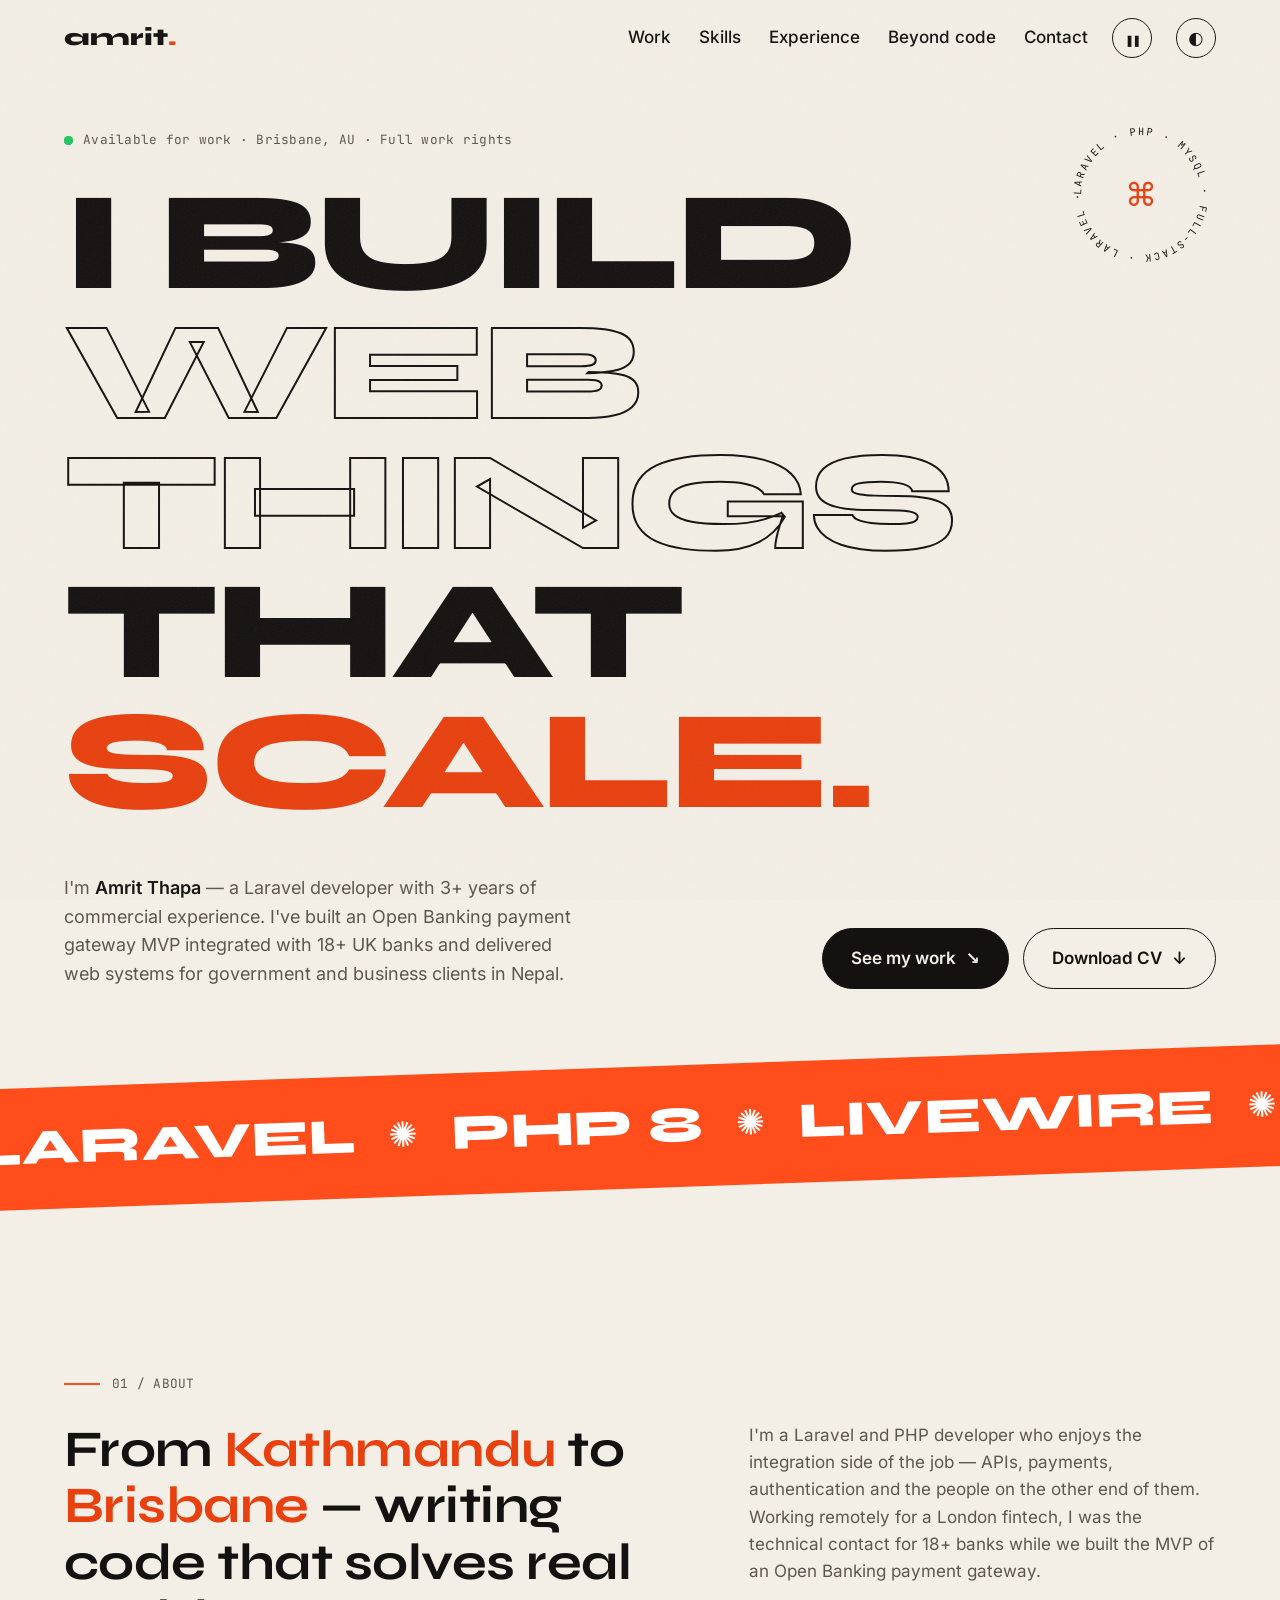
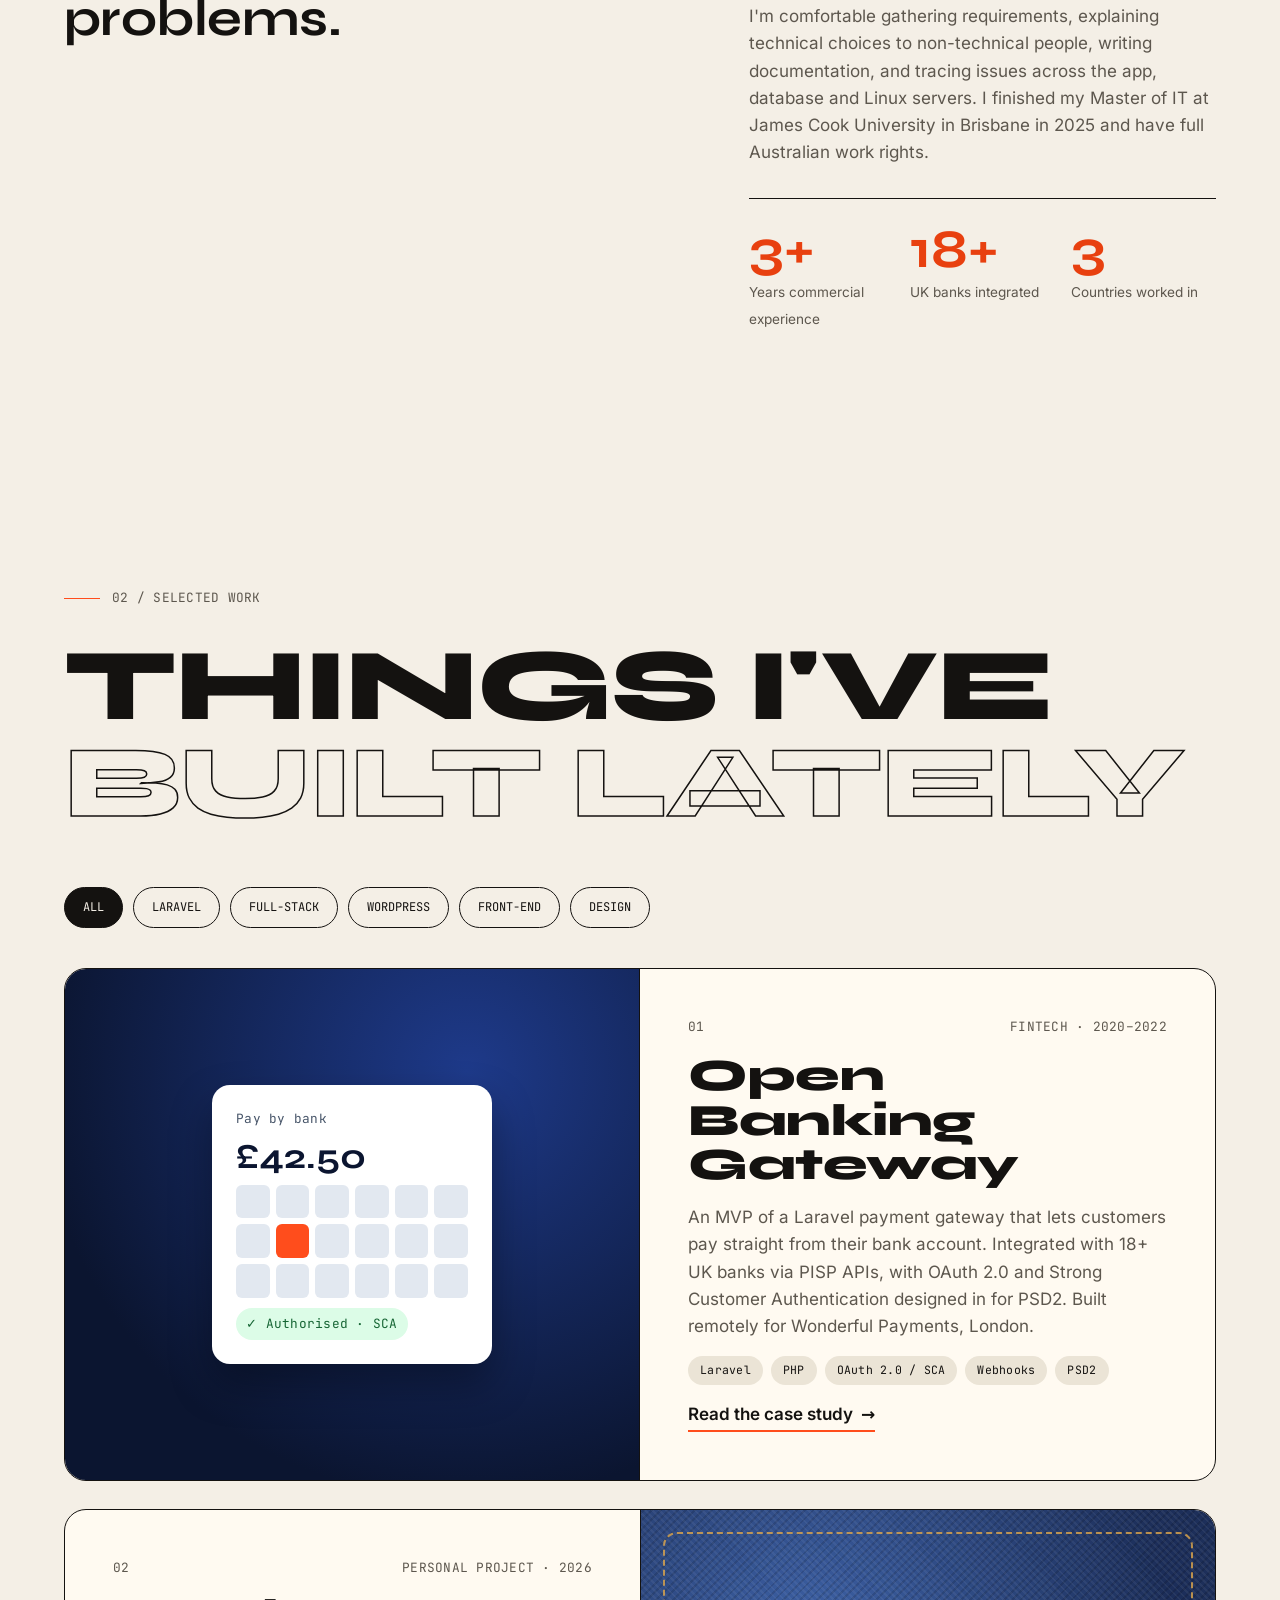
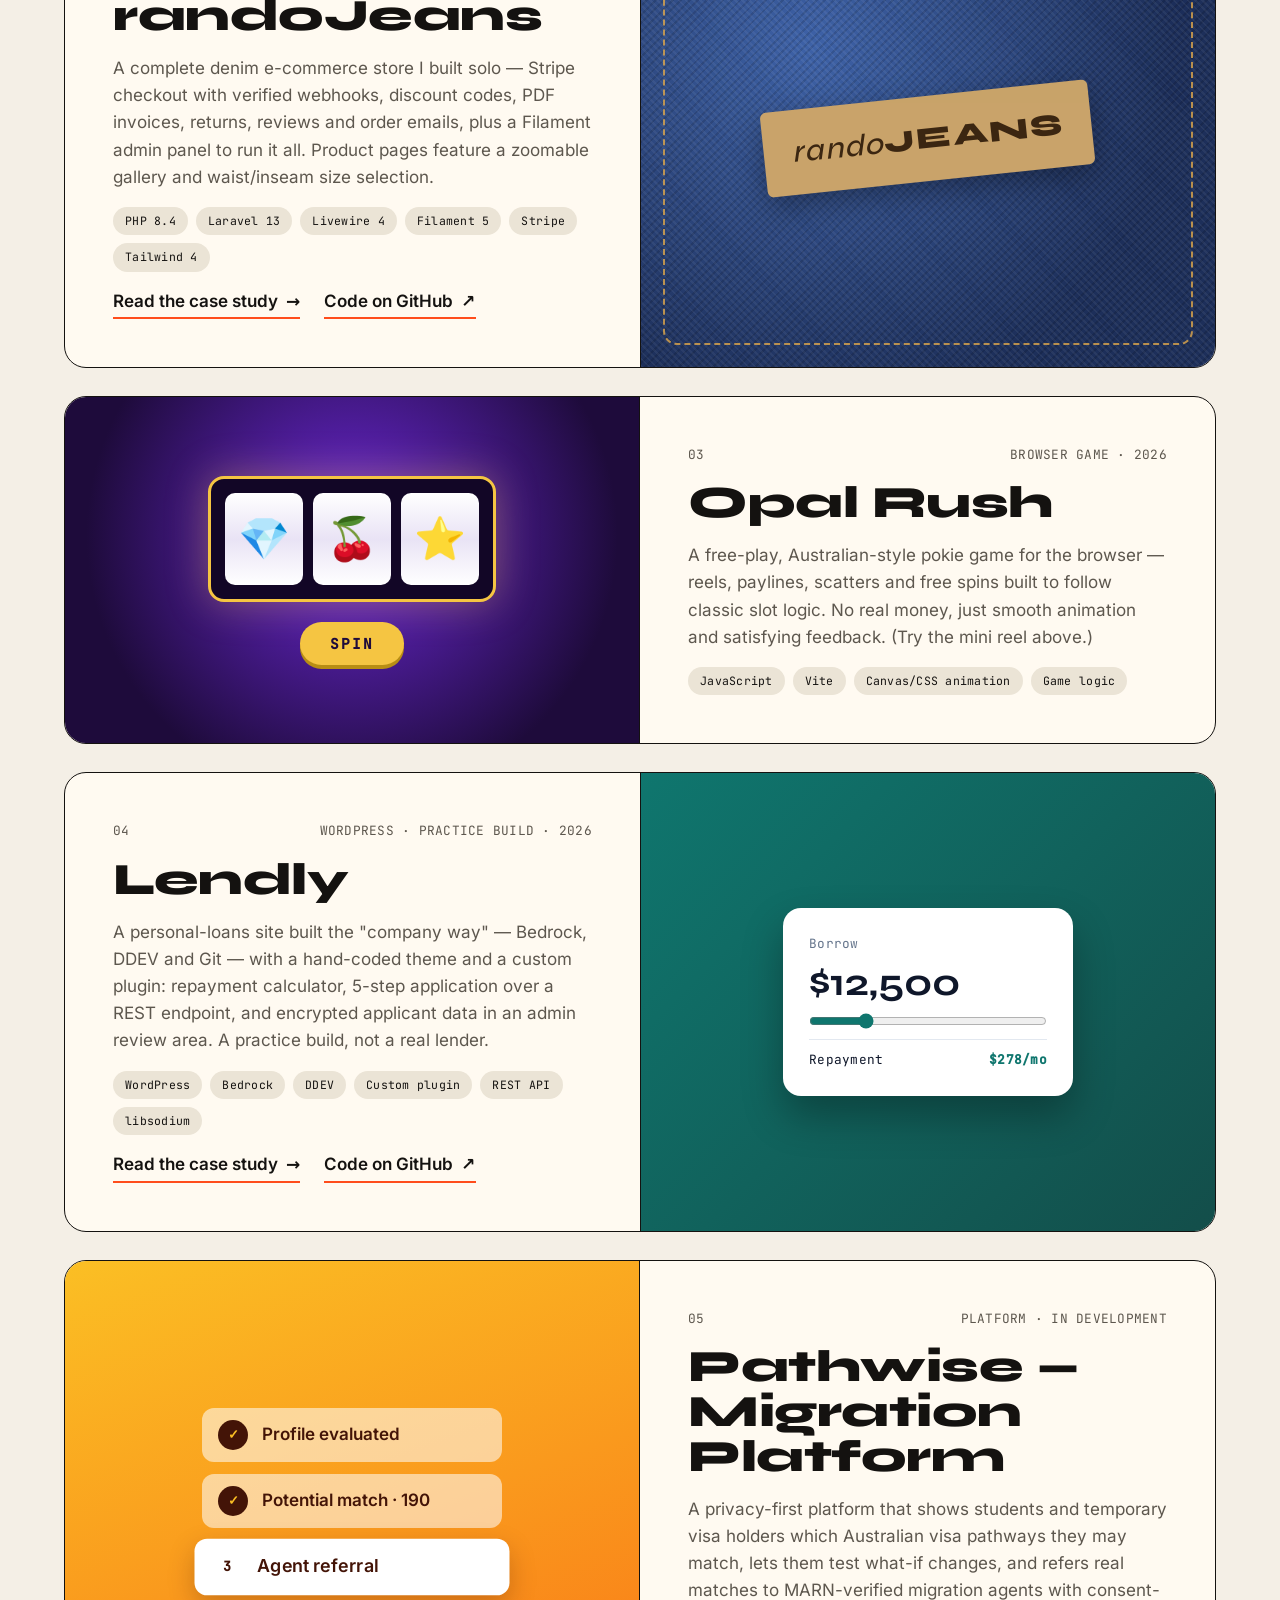
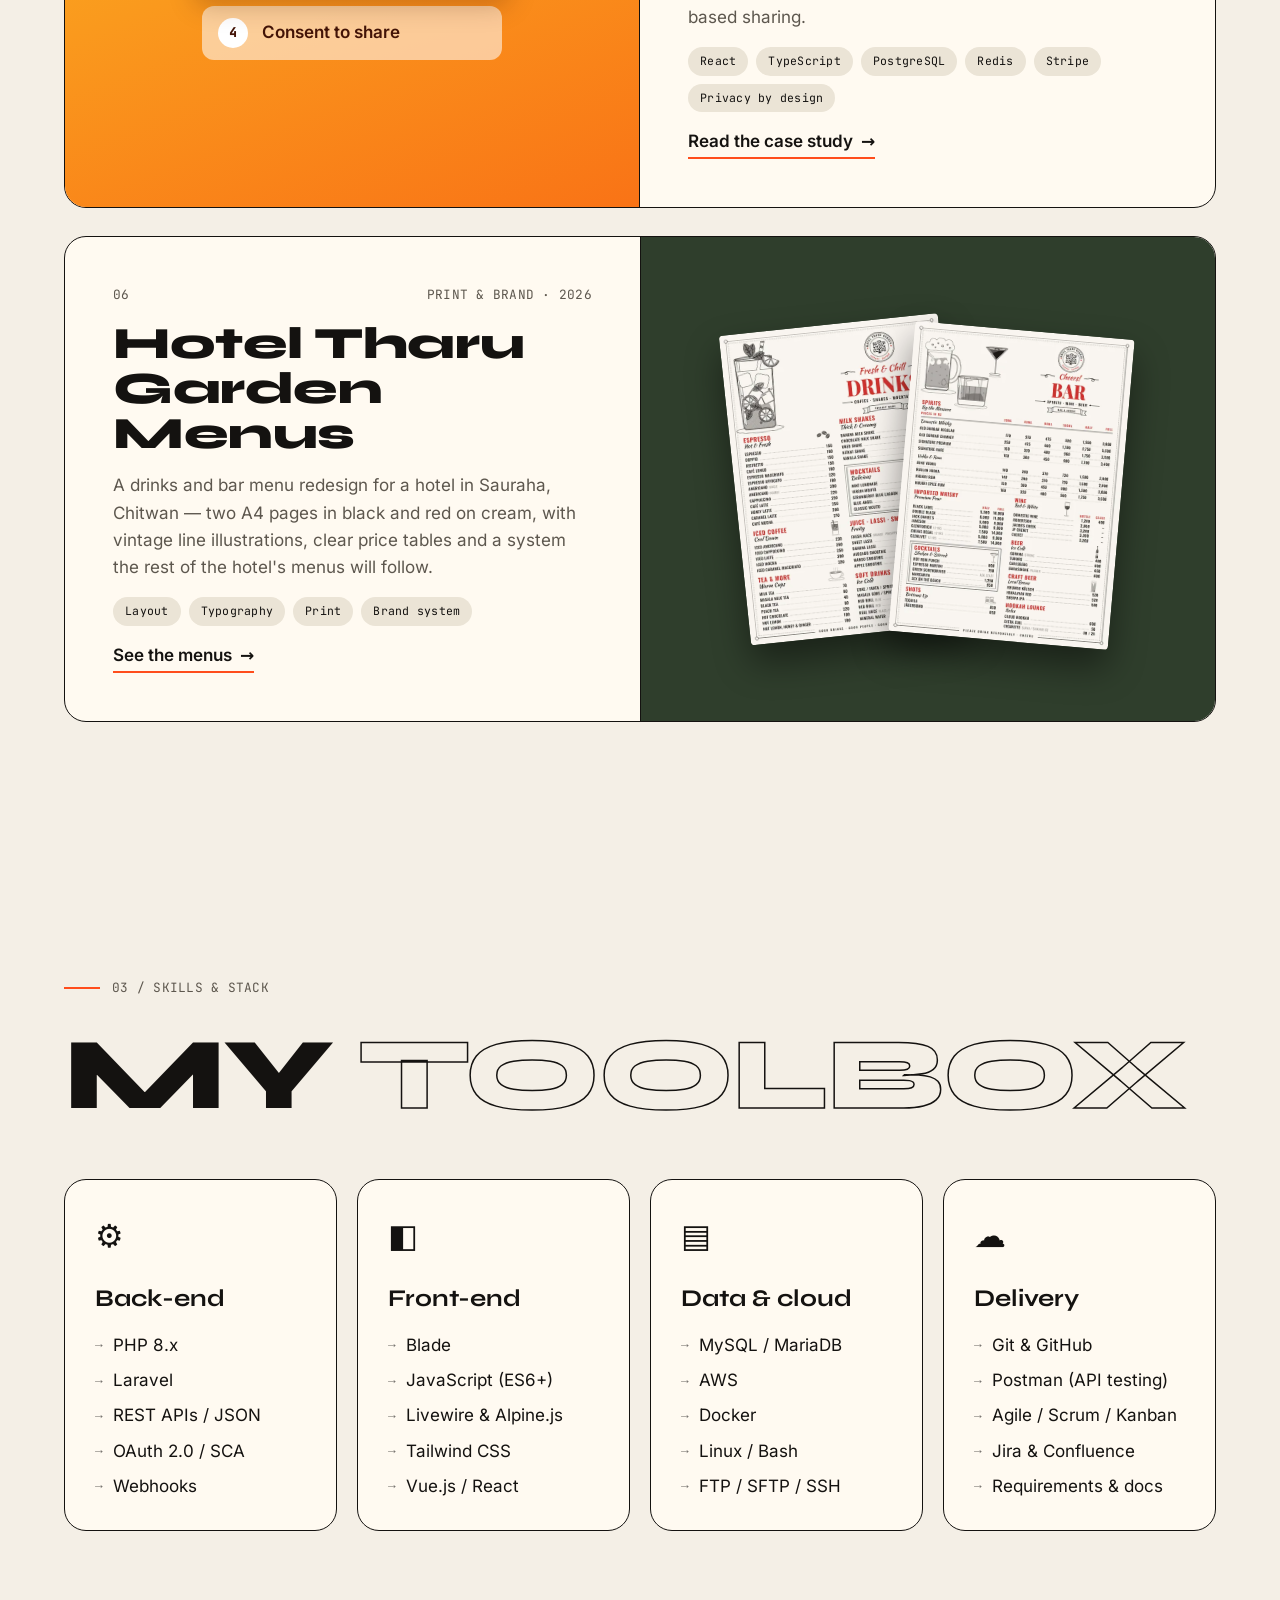
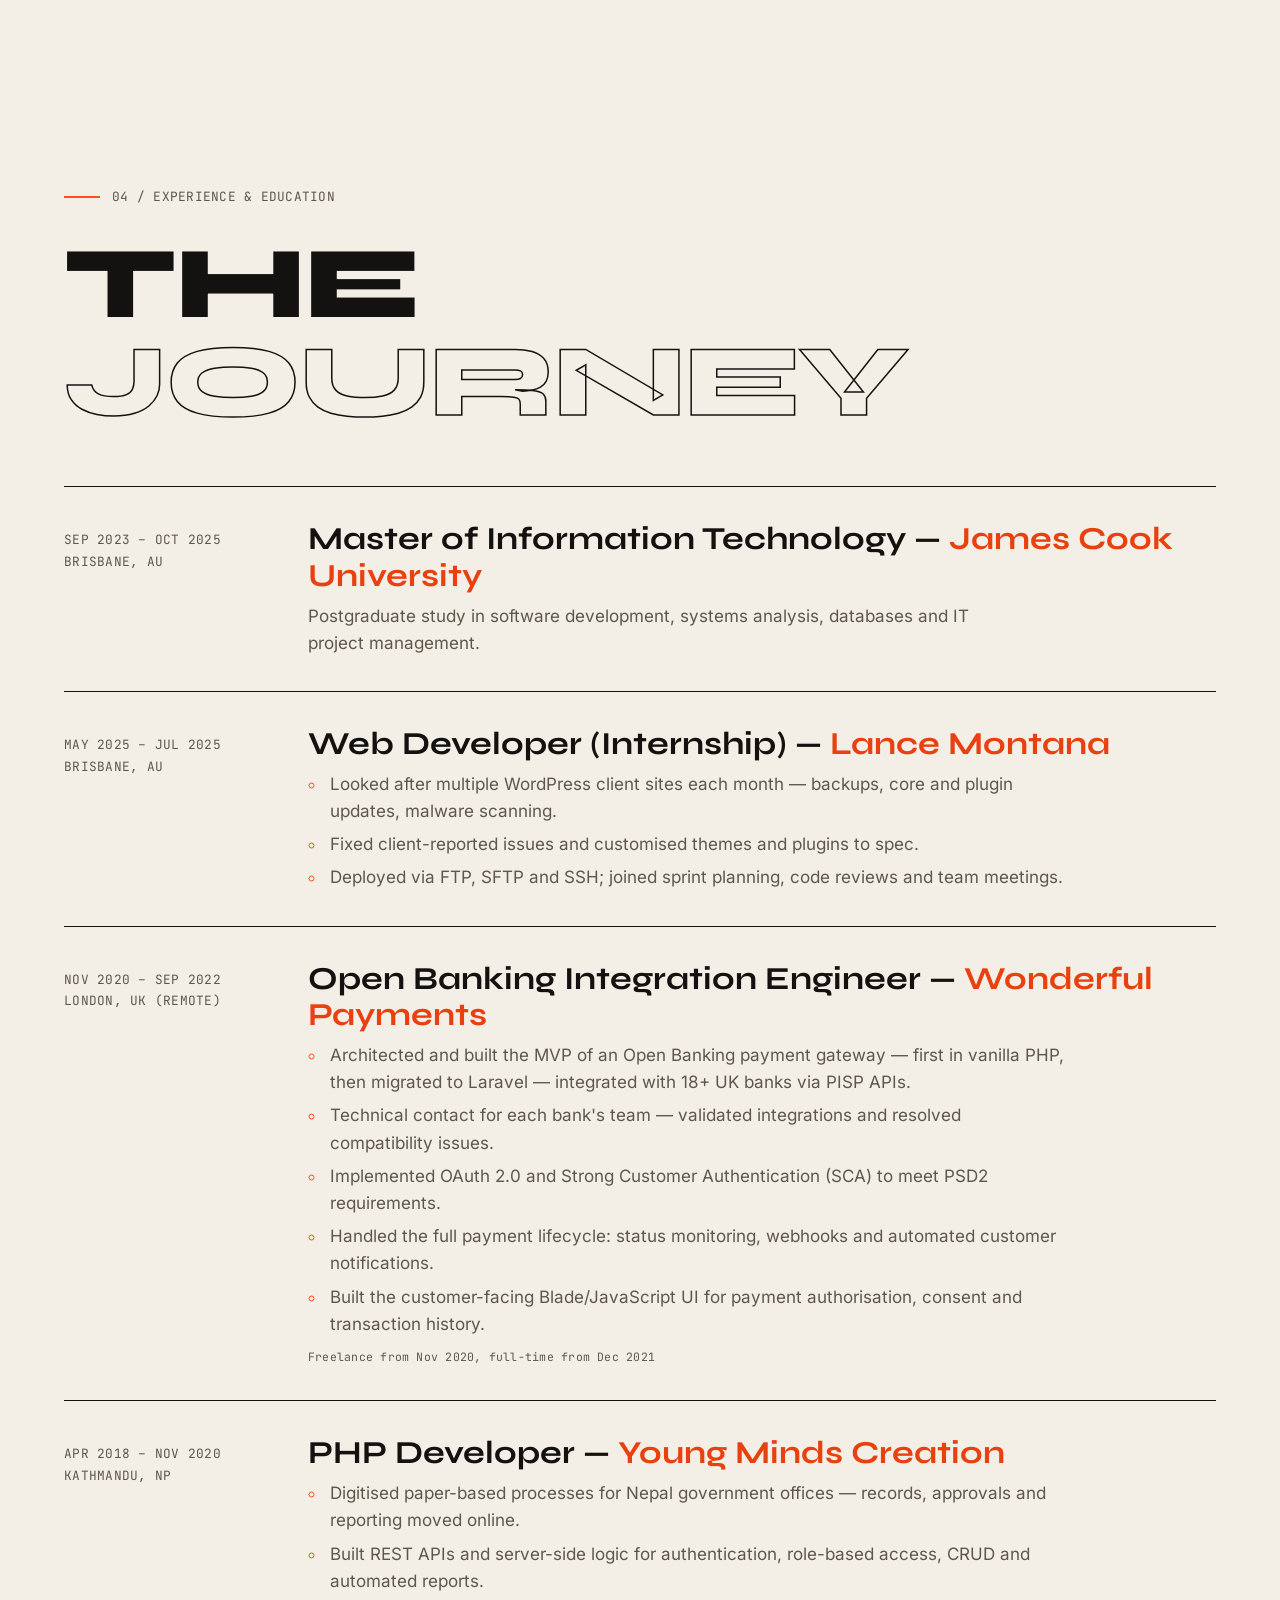
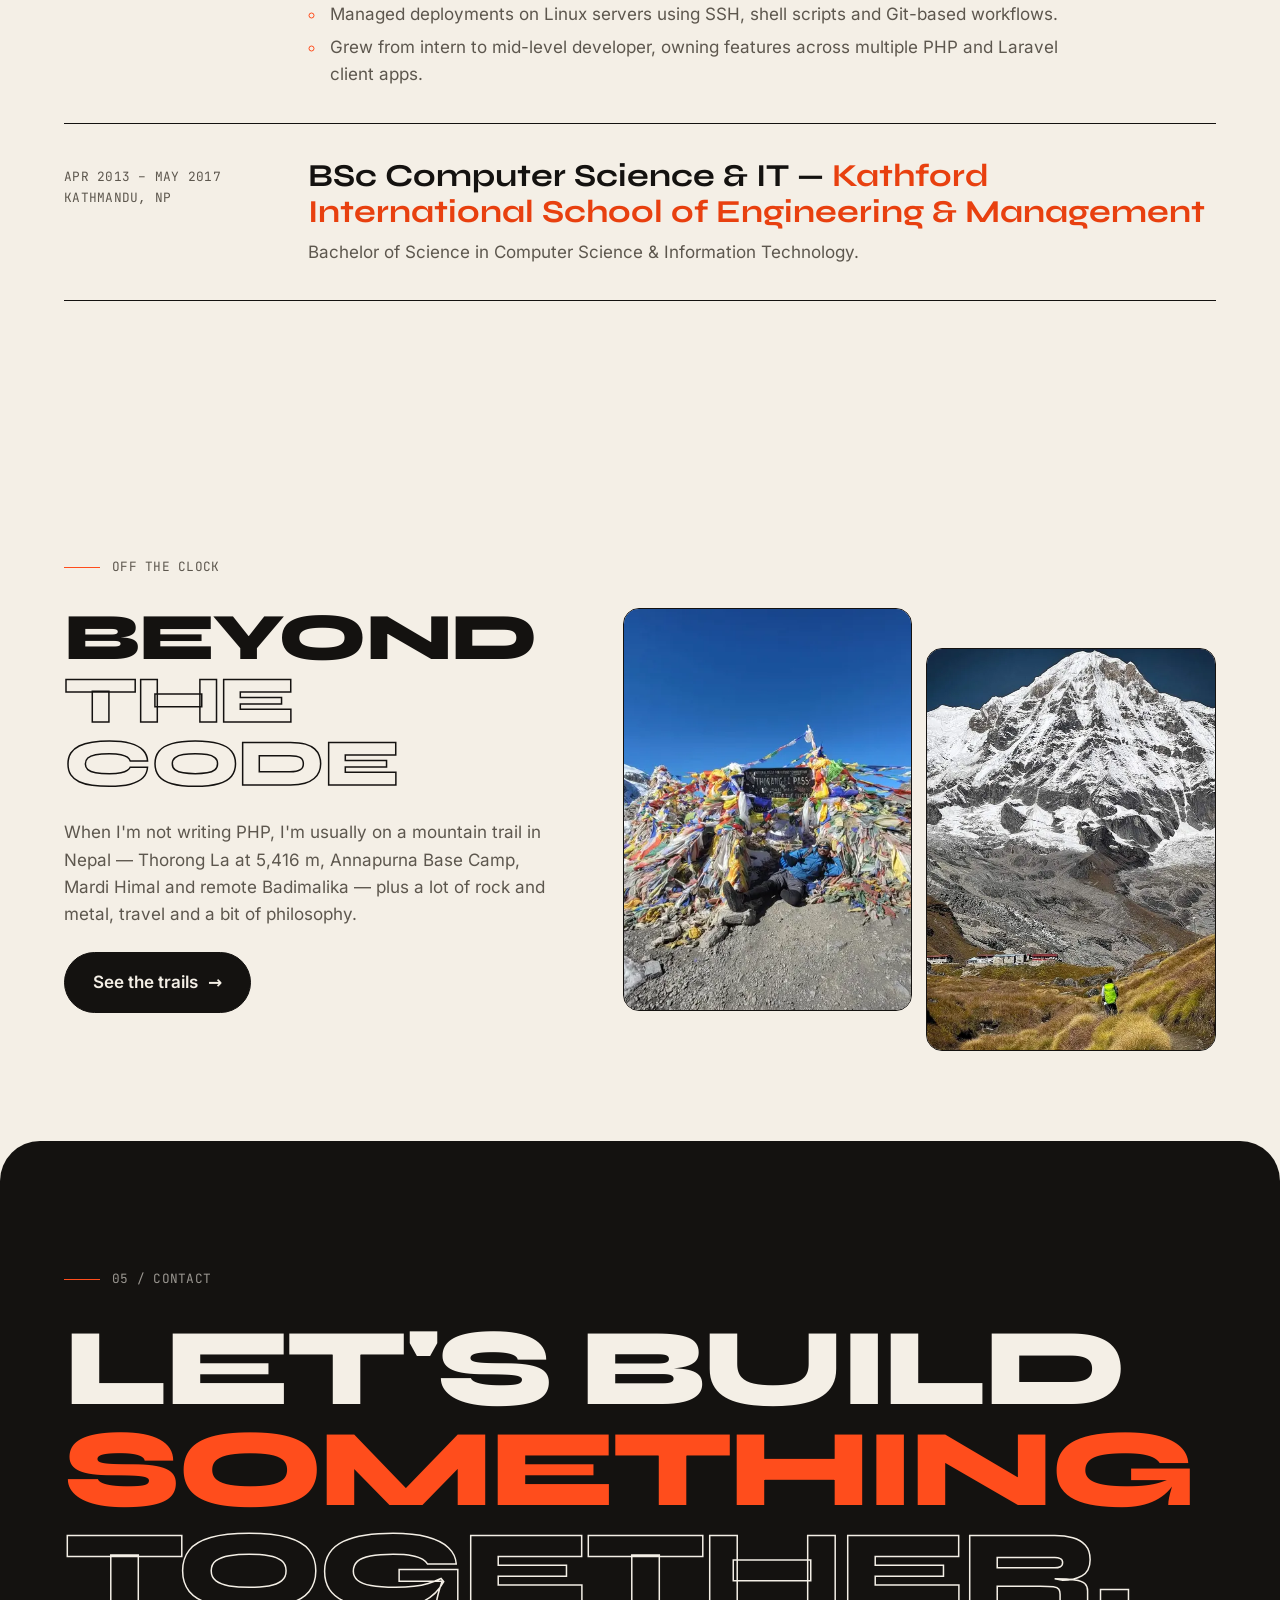
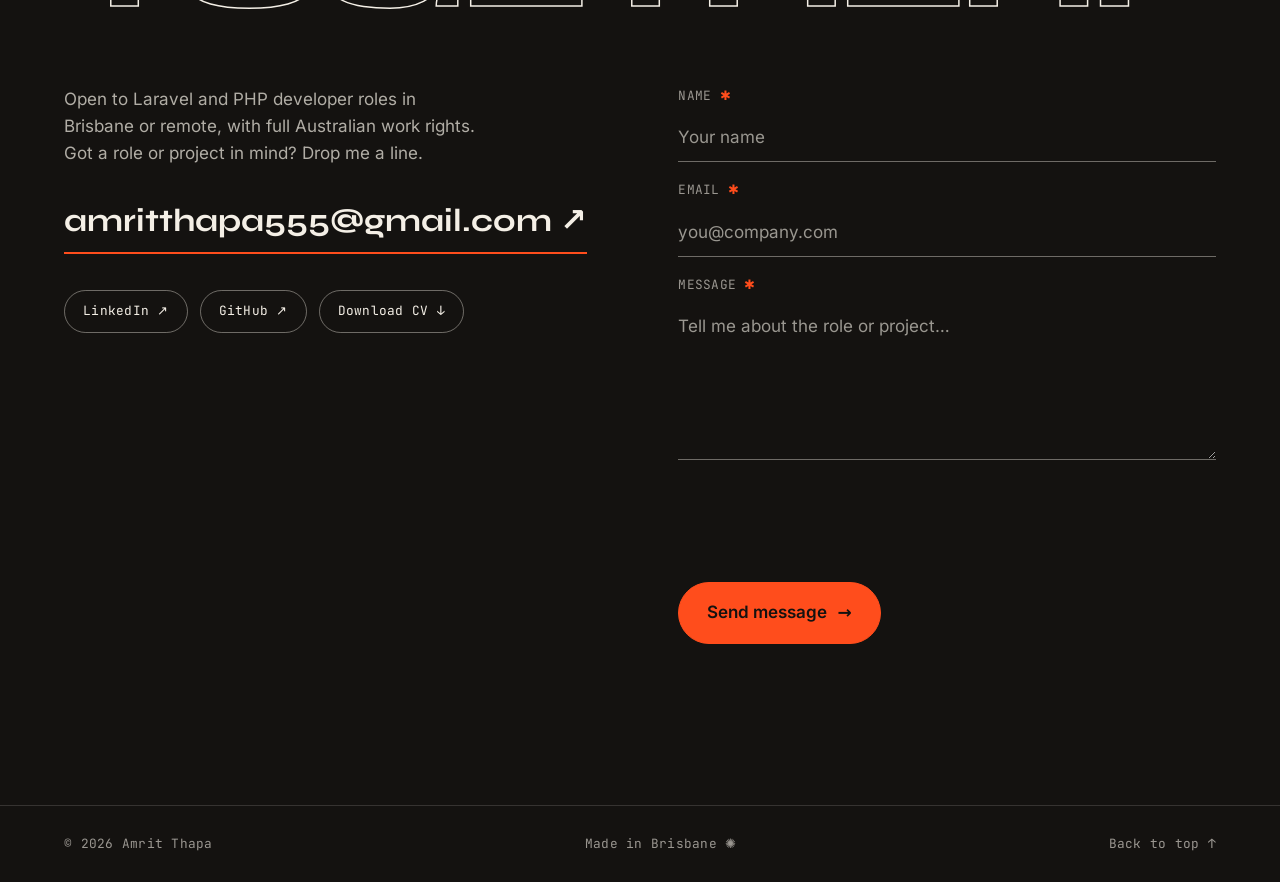
==== index.html @ f4df2786 "Beyond the code: Spotify player, artists, countries; clarify UK work was remote" ====
<!DOCTYPE html>
<html lang="en">
<head>
  <meta charset="UTF-8" />
  <meta name="viewport" content="width=device-width, initial-scale=1.0" />

  <title>Amrit Thapa — Laravel Developer</title>
  <meta name="description" content="Amrit Thapa — Brisbane-based Laravel developer with 3+ years of commercial experience in payments, API integration and client delivery." />
  <meta name="author" content="Amrit Thapa" />
  <meta name="robots" content="index, follow" />

  <!-- The one official address for this page (stops www / http versions counting as duplicates) -->
  <link rel="canonical" href="https://amritthapa.com/" />

  <!-- Icons: browser tab, iPhone home screen, Android -->
  <link rel="icon" href="assets/icons/favicon.svg" type="image/svg+xml" />
  <link rel="icon" href="assets/icons/favicon-32.png" sizes="32x32" type="image/png" />
  <link rel="apple-touch-icon" href="assets/icons/apple-touch-icon.png" />
  <link rel="manifest" href="site.webmanifest" />
  <meta name="theme-color" content="#141210" />

  <!--
    Structured data for Google — a ProfilePage about me (the Person inside it),
    what I do and where my other profiles live. It's data only, never executed.
  -->
  <script type="application/ld+json">
    {
      "@context": "https://schema.org",
      "@type": "ProfilePage",
      "url": "https://amritthapa.com/",
      "name": "Amrit Thapa — Laravel Developer",
      "dateCreated": "2026-11-07T00:00:00+10:00",
      "dateModified": "2026-11-09T10:00:00+10:00",
      "mainEntity": {
        "@type": "Person",
        "name": "Amrit Thapa",
        "url": "https://amritthapa.com/",
        "jobTitle": "Laravel Developer",
        "description": "Laravel and PHP developer with 3+ years of commercial experience, including building an Open Banking payment gateway MVP integrated with 18+ UK banks.",
        "address": {
          "@type": "PostalAddress",
          "addressLocality": "Brisbane",
          "addressRegion": "QLD",
          "addressCountry": "AU"
        },
        "alumniOf": [
          {
            "@type": "CollegeOrUniversity",
            "name": "James Cook University"
          },
          {
            "@type": "CollegeOrUniversity",
            "name": "Kathford International School of Engineering & Management"
          }
        ],
        "knowsAbout": [
          "Laravel",
          "PHP",
          "MySQL",
          "REST APIs",
          "Open Banking",
          "OAuth 2.0",
          "AWS",
          "Docker",
          "WordPress"
        ],
        "sameAs": [
          "https://www.linkedin.com/in/amrit-thapa555",
          "https://github.com/amritjung"
        ]
      }
    }
  </script>

  <!--
    Security
    GitHub Pages can't send custom headers, so the Content Security Policy
    lives here. Only my own files, hCaptcha and Web3Forms are allowed —
    anything else (injected scripts, unknown iframes, etc.) is blocked.
  -->
  <meta http-equiv="Content-Security-Policy" content="
    default-src 'none';
    script-src 'self' https://js.hcaptcha.com https://hcaptcha.com https://*.hcaptcha.com;
    style-src 'self' 'unsafe-inline' https://hcaptcha.com https://*.hcaptcha.com;
    font-src 'self';
    img-src 'self' data: https://*.hcaptcha.com;
    connect-src 'self' https://api.web3forms.com https://hcaptcha.com https://*.hcaptcha.com;
    frame-src https://hcaptcha.com https://*.hcaptcha.com;
    child-src https://hcaptcha.com https://*.hcaptcha.com;
    worker-src 'self' blob:;
    manifest-src 'self';
    form-action 'self';
    base-uri 'none';
    object-src 'none'
  " />
  <meta name="referrer" content="strict-origin-when-cross-origin" />
  <meta name="format-detection" content="telephone=no" />

  <!-- Fonts are self-hosted. Preload the two used above the fold. -->
  <link rel="preload" href="assets/fonts/syne-latin-800-normal.woff2" as="font" type="font/woff2" crossorigin />
  <link rel="preload" href="assets/fonts/inter-latin-400-normal.woff2" as="font" type="font/woff2" crossorigin />

  <!-- Bump ?v= whenever styles.css changes so browsers don't use an old cached copy -->
  <link rel="stylesheet" href="styles.css?v=202611162015" />
</head>

<body>
  <!-- Lets keyboard / screen-reader users jump straight past the navigation -->
  <a class="skip-link" href="#top">Skip to main content</a>

  <!--
    Print-only header — hidden on screen. When someone prints the page
    (or saves it as PDF) this becomes a CV-style heading with contact details.
  -->
  <div class="print-header" aria-hidden="true">
    <p class="print-name">Amrit Thapa</p>
    <p class="print-role">Laravel Developer · Brisbane, QLD · Full Australian work rights</p>
    <p class="print-contact">
      amritthapa.com · <a href="#contact" data-email><span class="email-text">email</span></a> ·
      linkedin.com/in/amrit-thapa555 · github.com/amritjung
    </p>
  </div>

  <!-- Custom mouse cursor (desktop only, moved by script.js) -->
  <div class="cursor" aria-hidden="true"></div>


  <!-- ============================================================
       NAVIGATION
       ============================================================ -->
  <header class="nav">
    <a href="#top" class="logo">amrit<span>.</span></a>

    <nav class="nav-links" id="navLinks">
      <a href="#work">Work</a>
      <a href="#skills">Skills</a>
      <a href="#experience">Experience</a>
      <a href="/beyond-code/">Beyond code</a>
      <a href="#contact">Contact</a>
    </nav>

    <!-- Pause/play all looping animations (marquee, rotating word, badge) -->
    <button class="icon-btn motion-toggle" id="motionToggle" type="button" aria-pressed="false" aria-label="Pause animations">
      <span class="motion-icon" aria-hidden="true">❚❚</span>
    </button>

    <button class="icon-btn theme-toggle" id="themeToggle" type="button" aria-label="Toggle colour theme">◐</button>

    <!-- Hamburger, only visible on mobile -->
    <button class="menu-btn" id="menuBtn" type="button" aria-label="Open menu" aria-expanded="false" aria-controls="navLinks">
      <span></span>
      <span></span>
    </button>
  </header>


  <main id="top" tabindex="-1">

    <!-- ============================================================
         HERO
         ============================================================ -->
    <section class="hero">
      <p class="eyebrow mono">
        <span class="dot"></span> Available for work · Brisbane, AU · Full work rights
      </p>

      <!-- The last word rotates (see script.js → Hero word rotator) -->
      <h1 class="hero-title">
        <span class="line"><span>I build</span></span>
        <span class="line"><span class="outline">web things</span></span>
        <span class="line"><span>that <em class="accent rotator" id="rotator">ship.</em></span></span>
      </h1>

      <div class="hero-foot">
        <p class="hero-intro">
          I'm <strong>Amrit Thapa</strong> — a Laravel developer with 3+ years of commercial
          experience. I've built an Open Banking payment gateway MVP integrated with 18+ UK banks and
          delivered web systems for government and business clients in Nepal.
        </p>

        <div class="hero-cta">
          <a href="#work" class="btn btn-primary magnetic">See my work <span>↘</span></a>
          <a href="assets/Amrit-Thapa-CV.pdf" class="btn btn-ghost magnetic" download>Download CV <span>↓</span></a>
        </div>
      </div>

      <!-- Spinning circular text badge -->
      <div class="hero-badge" aria-hidden="true">
        <svg viewBox="0 0 200 200">
          <defs>
            <path id="circle" d="M100,100 m-80,0 a80,80 0 1,1 160,0 a80,80 0 1,1 -160,0" />
          </defs>
          <text><textPath href="#circle">LARAVEL · PHP · MYSQL · FULL-STACK · LARAVEL · PHP · </textPath></text>
        </svg>
        <span class="badge-core">⌘</span>
      </div>
    </section>


    <!-- ============================================================
         MARQUEE
         The list is repeated twice so the scroll animation loops
         without a gap.
         ============================================================ -->
    <div class="marquee" aria-hidden="true">
      <div class="marquee-track">
        <span>Laravel</span><i>✺</i>
        <span>PHP 8</span><i>✺</i>
        <span>Livewire</span><i>✺</i>
        <span>Filament</span><i>✺</i>
        <span>Tailwind</span><i>✺</i>
        <span>MySQL</span><i>✺</i>
        <span>WordPress</span><i>✺</i>
        <span>Vue.js</span><i>✺</i>
        <span>React</span><i>✺</i>
        <span>Node.js</span><i>✺</i>
        <span>AWS</span><i>✺</i>

        <span>Laravel</span><i>✺</i>
        <span>PHP 8</span><i>✺</i>
        <span>Livewire</span><i>✺</i>
        <span>Filament</span><i>✺</i>
        <span>Tailwind</span><i>✺</i>
        <span>MySQL</span><i>✺</i>
        <span>WordPress</span><i>✺</i>
        <span>Vue.js</span><i>✺</i>
        <span>React</span><i>✺</i>
        <span>Node.js</span><i>✺</i>
        <span>AWS</span><i>✺</i>
      </div>
    </div>


    <!-- ============================================================
         01 · ABOUT
         ============================================================ -->
    <section class="section about" id="about">
      <div class="section-label mono">01 / About</div>

      <div class="about-grid">
        <h2 class="big-statement reveal">
          From <span class="accent">Kathmandu</span> to <span class="accent">Brisbane</span>
          — writing code that solves real problems.
        </h2>

        <div class="about-copy reveal">
          <p>
            I'm a Laravel and PHP developer who enjoys the integration side of the job — APIs,
            payments, authentication and the people on the other end of them. Working remotely for a
            London fintech, I was the technical contact for 18+ banks while we built the MVP of an Open Banking payment
            gateway.
          </p>
          <p>
            I'm comfortable gathering requirements, explaining technical choices to non-technical
            people, writing documentation, and tracing issues across the app, database
            and Linux servers. I finished my Master of IT at James Cook University in Brisbane in
            2025 and have full Australian work rights.
          </p>

          <!-- Numbers count up when scrolled into view (data-target = final number) -->
          <div class="stats">
            <div>
              <strong class="counter" data-target="3" data-suffix="+">0</strong>
              <span>Years commercial experience</span>
            </div>
            <div>
              <strong class="counter" data-target="18" data-suffix="+">0</strong>
              <span>UK banks integrated</span>
            </div>
            <div>
              <strong class="counter" data-target="3">0</strong>
              <span>Countries worked in</span>
            </div>
          </div>
        </div>
      </div>
    </section>


    <!-- ============================================================
         02 · WORK
         Each project card has a data-cat that matches a filter
         button's data-filter.
         ============================================================ -->
    <section class="section work" id="work">
      <div class="section-head">
        <div class="section-label mono">02 / Selected work</div>
        <h2 class="section-title reveal">Things I've<br /><span class="outline">built lately</span></h2>
      </div>

      <!-- Toggle buttons — aria-pressed tells screen readers which one is active -->
      <div class="filters mono" role="group" aria-label="Filter projects by type">
        <button class="filter active" type="button" data-filter="all" aria-pressed="true">All</button>
        <button class="filter" type="button" data-filter="laravel" aria-pressed="false">Laravel</button>
        <button class="filter" type="button" data-filter="fullstack" aria-pressed="false">Full-stack</button>
        <button class="filter" type="button" data-filter="wordpress" aria-pressed="false">WordPress</button>
        <button class="filter" type="button" data-filter="frontend" aria-pressed="false">Front-end</button>
        <button class="filter" type="button" data-filter="design" aria-pressed="false">Design</button>
      </div>

      <div class="projects">

        <!-- Project 01: Open Banking gateway (has a full case study) -->
        <article class="project reveal" data-cat="laravel">
          <div class="project-visual v-bank" aria-hidden="true">
            <div class="bank-card">
              <p class="mono">Pay by bank</p>
              <strong>£42.50</strong>
              <div class="bank-grid">
                <span></span><span></span><span></span><span></span><span></span><span></span>
                <span></span><span></span><span></span><span></span><span></span><span></span>
                <span></span><span></span><span></span><span></span><span></span><span></span>
              </div>
              <p class="bank-ok mono">✓ Authorised · SCA</p>
            </div>
          </div>

          <div class="project-body">
            <div class="project-meta mono"><span>01</span><span>Fintech · 2020–2022</span></div>
            <h3>Open Banking Gateway</h3>
            <p>
              An MVP of a Laravel payment gateway that lets customers pay straight from their bank
              account. Integrated with 18+ UK banks via PISP APIs, with OAuth 2.0 and Strong Customer
              Authentication designed in for PSD2. Built remotely for Wonderful Payments, London.
            </p>
            <ul class="tags mono">
              <li>Laravel</li>
              <li>PHP</li>
              <li>OAuth 2.0 / SCA</li>
              <li>Webhooks</li>
              <li>PSD2</li>
            </ul>
            <a href="/work/open-banking-gateway/" class="project-link">Read the case study <span>→</span></a>
          </div>
        </article>

        <!-- Project 02: randoJeans (personal project — has a case study + public repo) -->
        <article class="project reveal" data-cat="laravel">
          <div class="project-visual v-denim" aria-hidden="true">
            <div class="denim-tag"><span>rando</span>JEANS</div>
            <div class="stitch"></div>
          </div>

          <div class="project-body">
            <div class="project-meta mono"><span>02</span><span>Personal project · 2026</span></div>
            <h3>randoJeans</h3>
            <p>
              A complete denim e-commerce store I built solo — Stripe checkout with verified
              webhooks, discount codes, PDF invoices, returns, reviews and order emails, plus a
              Filament admin panel to run it all. Product pages feature a zoomable gallery and
              waist/inseam size selection.
            </p>
            <ul class="tags mono">
              <li>PHP 8.4</li>
              <li>Laravel 13</li>
              <li>Livewire 4</li>
              <li>Filament 5</li>
              <li>Stripe</li>
              <li>Tailwind 4</li>
            </ul>
            <div class="project-links">
              <a href="/work/randojeans/" class="project-link">Read the case study <span>→</span></a>
              <a href="https://github.com/amritjung/randojeans" class="project-link" target="_blank" rel="noopener noreferrer">Code on GitHub <span>↗</span></a>
            </div>
          </div>
        </article>

        <!-- Project 03: Opal Rush (the reels actually spin — see script.js) -->
        <article class="project reveal" data-cat="frontend">
          <div class="project-visual v-slots">
            <div class="reels" id="reels" aria-hidden="true">
              <div class="reel"><span>💎</span></div>
              <div class="reel"><span>🍒</span></div>
              <div class="reel"><span>⭐</span></div>
            </div>
            <button class="spin-btn mono" id="spinBtn" type="button" aria-label="Spin the demo slot machine">SPIN</button>
            <!-- Read out the result for screen-reader users -->
            <p class="sr-only" id="slotResult" aria-live="polite"></p>
          </div>

          <div class="project-body">
            <div class="project-meta mono"><span>03</span><span>Browser game · 2026</span></div>
            <h3>Opal Rush</h3>
            <p>
              A free-play, Australian-style pokie game for the browser — reels, paylines, scatters
              and free spins built to follow classic slot logic. No real money, just smooth animation
              and satisfying feedback. (Try the mini reel above.)
            </p>
            <ul class="tags mono">
              <li>JavaScript</li>
              <li>Vite</li>
              <li>Canvas/CSS animation</li>
              <li>Game logic</li>
            </ul>
          </div>
        </article>

        <!-- Project 04: Lendly (working loan slider) -->
        <article class="project reveal" data-cat="wordpress">
          <div class="project-visual v-loan">
            <div class="loan-card">
              <span class="mono">Borrow</span>
              <strong id="loanAmt">$12,500</strong>
              <input type="range" id="loanRange" min="2000" max="50000" step="500" value="12500" aria-label="Loan amount demo" />
              <div class="loan-row mono">
                <span>Repayment</span>
                <b id="loanRepay">$268/mo</b>
              </div>
            </div>
          </div>

          <div class="project-body">
            <div class="project-meta mono"><span>04</span><span>WordPress · Practice build · 2026</span></div>
            <h3>Lendly</h3>
            <p>
              A personal-loans site built the "company way" — Bedrock, DDEV and Git — with a
              hand-coded theme and a custom plugin: repayment calculator, 5-step application over
              a REST endpoint, and encrypted applicant data in an admin review area.
              A practice build, not a real lender.
            </p>
            <ul class="tags mono">
              <li>WordPress</li>
              <li>Bedrock</li>
              <li>DDEV</li>
              <li>Custom plugin</li>
              <li>REST API</li>
              <li>libsodium</li>
            </ul>
            <div class="project-links">
              <a href="/work/lendly/" class="project-link">Read the case study <span>→</span></a>
              <a href="https://github.com/amritjung/lendly" class="project-link" target="_blank" rel="noopener noreferrer">Code on GitHub <span>↗</span></a>
            </div>
          </div>
        </article>

        <!-- Project 05: Pathwise — Australian migration platform (case study, no public repo) -->
        <article class="project reveal" data-cat="fullstack">
          <div class="project-visual v-migrate" aria-hidden="true">
            <div class="path">
              <div class="step done"><i>✓</i><span>Profile evaluated</span></div>
              <div class="step done"><i>✓</i><span>Potential match · 190</span></div>
              <div class="step active"><i>3</i><span>Agent referral</span></div>
              <div class="step"><i>4</i><span>Consent to share</span></div>
            </div>
          </div>

          <div class="project-body">
            <div class="project-meta mono"><span>05</span><span>Platform · In development</span></div>
            <h3>Pathwise — Migration Platform</h3>
            <p>
              A privacy-first platform that shows students and temporary visa holders which
              Australian visa pathways they may match, lets them test what-if changes, and refers
              real matches to MARN-verified migration agents with consent-based sharing.
            </p>
            <ul class="tags mono">
              <li>React</li>
              <li>TypeScript</li>
              <li>PostgreSQL</li>
              <li>Redis</li>
              <li>Stripe</li>
              <li>Privacy by design</li>
            </ul>
            <div class="project-links">
              <a href="/work/migration-platform/" class="project-link">Read the case study <span>→</span></a>
            </div>
          </div>
        </article>

        <!-- Project 06: Hotel Tharu Garden menus (real menu pages + case study) -->
        <article class="project reveal" data-cat="design">
          <div class="project-visual v-menu-photos" aria-hidden="true">
            <img src="/assets/work/tharu-menu-drinks-thumb.webp" width="520" height="734" alt="" loading="lazy" />
            <img src="/assets/work/tharu-menu-bar-thumb.webp" width="520" height="734" alt="" loading="lazy" />
          </div>

          <div class="project-body">
            <div class="project-meta mono"><span>06</span><span>Print &amp; brand · 2026</span></div>
            <h3>Hotel Tharu Garden Menus</h3>
            <p>
              A drinks and bar menu redesign for a hotel in Sauraha, Chitwan — two A4 pages in
              black and red on cream, with vintage line illustrations, clear price tables and a
              system the rest of the hotel's menus will follow.
            </p>
            <ul class="tags mono">
              <li>Layout</li>
              <li>Typography</li>
              <li>Print</li>
              <li>Brand system</li>
            </ul>
            <div class="project-links">
              <a href="/work/tharu-garden/" class="project-link">See the menus <span>→</span></a>
            </div>
          </div>
        </article>

      </div>
    </section>


    <!-- ============================================================
         03 · SKILLS
         ============================================================ -->
    <section class="section skills" id="skills">
      <div class="section-label mono">03 / Skills &amp; stack</div>
      <h2 class="section-title reveal">My <span class="outline">toolbox</span></h2>

      <div class="skill-grid">
        <div class="skill-card reveal">
          <span class="skill-icon">⚙︎</span>
          <h3>Back-end</h3>
          <ul>
            <li>PHP 8.x</li>
            <li>Laravel</li>
            <li>REST APIs / JSON</li>
            <li>OAuth 2.0 / SCA</li>
            <li>Webhooks</li>
          </ul>
        </div>

        <div class="skill-card reveal">
          <span class="skill-icon">◧</span>
          <h3>Front-end</h3>
          <ul>
            <li>Blade</li>
            <li>JavaScript (ES6+)</li>
            <li>Livewire &amp; Alpine.js</li>
            <li>Tailwind CSS</li>
            <li>Vue.js / React</li>
          </ul>
        </div>

        <div class="skill-card reveal">
          <span class="skill-icon">▤</span>
          <h3>Data &amp; cloud</h3>
          <ul>
            <li>MySQL / MariaDB</li>
            <li>AWS</li>
            <li>Docker</li>
            <li>Linux / Bash</li>
            <li>FTP / SFTP / SSH</li>
          </ul>
        </div>

        <div class="skill-card reveal">
          <span class="skill-icon">☁︎</span>
          <h3>Delivery</h3>
          <ul>
            <li>Git &amp; GitHub</li>
            <li>Postman (API testing)</li>
            <li>Agile / Scrum / Kanban</li>
            <li>Jira &amp; Confluence</li>
            <li>Requirements &amp; docs</li>
          </ul>
        </div>
      </div>
    </section>


    <!-- ============================================================
         04 · EXPERIENCE & EDUCATION
         Newest first.
         ============================================================ -->
    <section class="section experience" id="experience">
      <div class="section-label mono">04 / Experience &amp; education</div>
      <h2 class="section-title reveal">The <span class="outline">journey</span></h2>

      <ol class="timeline">
        <li class="reveal">
          <div class="t-when mono">Sep 2023 – Oct 2025<br />Brisbane, AU</div>
          <div class="t-what">
            <h3>Master of Information Technology — <span class="accent">James Cook University</span></h3>
            <p>Postgraduate study in software development, systems analysis, databases and IT project management.</p>
          </div>
        </li>

        <li class="reveal">
          <div class="t-when mono">May 2025 – Jul 2025<br />Brisbane, AU</div>
          <div class="t-what">
            <h3>Web Developer (Internship) — <span class="accent">Lance Montana</span></h3>
            <ul>
              <li>Looked after multiple WordPress client sites each month — backups, core and plugin updates, malware scanning.</li>
              <li>Fixed client-reported issues and customised themes and plugins to spec.</li>
              <li>Deployed via FTP, SFTP and SSH; joined sprint planning, code reviews and team meetings.</li>
            </ul>
          </div>
        </li>

        <li class="reveal">
          <div class="t-when mono">Nov 2020 – Sep 2022<br />London, UK (Remote)</div>
          <div class="t-what">
            <h3>Open Banking Integration Engineer — <span class="accent">Wonderful Payments</span></h3>
            <ul>
              <li>Architected and built the MVP of an Open Banking payment gateway — first in vanilla PHP, then migrated to Laravel — integrated with 18+ UK banks via PISP APIs.</li>
              <li>Technical contact for each bank's team — validated integrations and resolved compatibility issues.</li>
              <li>Implemented OAuth 2.0 and Strong Customer Authentication (SCA) to meet PSD2 requirements.</li>
              <li>Handled the full payment lifecycle: status monitoring, webhooks and automated customer notifications.</li>
              <li>Built the customer-facing Blade/JavaScript UI for payment authorisation, consent and transaction history.</li>
            </ul>
            <p class="t-note mono">Freelance from Nov 2020, full-time from Dec 2021</p>
          </div>
        </li>

        <li class="reveal">
          <div class="t-when mono">Apr 2018 – Nov 2020<br />Kathmandu, NP</div>
          <div class="t-what">
            <h3>PHP Developer — <span class="accent">Young Minds Creation</span></h3>
            <ul>
              <li>Digitised paper-based processes for Nepal government offices — records, approvals and reporting moved online.</li>
              <li>Built REST APIs and server-side logic for authentication, role-based access, CRUD and automated reports.</li>
              <li>Managed deployments on Linux servers using SSH, shell scripts and Git-based workflows.</li>
              <li>Grew from intern to mid-level developer, owning features across multiple PHP and Laravel client apps.</li>
            </ul>
          </div>
        </li>

        <li class="reveal">
          <div class="t-when mono">Apr 2013 – May 2017<br />Kathmandu, NP</div>
          <div class="t-what">
            <h3>BSc Computer Science &amp; IT — <span class="accent">Kathford International School of Engineering &amp; Management</span></h3>
            <p>Bachelor of Science in Computer Science &amp; Information Technology.</p>
          </div>
        </li>
      </ol>
    </section>


    <!-- ============================================================
         BEYOND THE CODE (teaser — full page at /beyond-code/)
         ============================================================ -->
    <section class="section beyond" id="beyond">
      <div class="section-label mono">Off the clock</div>
      <div class="beyond-teaser">
        <div class="reveal">
          <h2 class="section-title">Beyond<br /><span class="outline">the code</span></h2>
          <p>
            When I'm not writing PHP, I'm usually on a mountain trail in Nepal — Thorong La at
            5,416 m, Annapurna Base Camp, Mardi Himal and remote Badimalika — plus a lot of rock and metal,
            travel and a bit of philosophy.
          </p>
          <a href="/beyond-code/" class="btn btn-primary magnetic">See the trails <span>→</span></a>
        </div>

        <div class="beyond-teaser-photos reveal" aria-hidden="true">
          <img src="/assets/beyond/thorong-la-sm.webp" width="800" height="600" alt="" loading="lazy" />
          <img src="/assets/beyond/annapurna-base-camp-sm.webp" width="640" height="800" alt="" loading="lazy" />
        </div>
      </div>
    </section>


    <!-- ============================================================
         05 · CONTACT
         ============================================================ -->
    <section class="section contact" id="contact">
      <div class="section-label mono">05 / Contact</div>
      <h2 class="contact-title reveal">
        Let's build<br />
        <span class="accent">something</span> <span class="outline">together.</span>
      </h2>

      <div class="contact-grid">

        <!-- Left: email + social links -->
        <div class="contact-links reveal">
          <p>Open to Laravel and PHP developer roles in Brisbane or remote, with full Australian work rights. Got a role or project in mind? Drop me a line.</p>

          <!-- Real address is filled in by script.js so it isn't sitting in the HTML for scrapers -->
          <a href="#contact" class="contact-big" data-email>
            <span class="email-text">Email me</span> <span>↗</span>
          </a>

          <div class="socials mono">
            <a href="https://www.linkedin.com/in/amrit-thapa555" target="_blank" rel="noopener noreferrer">LinkedIn ↗</a>
            <a href="https://github.com/amritjung" target="_blank" rel="noopener noreferrer">GitHub ↗</a>
            <a href="assets/Amrit-Thapa-CV.pdf" download>Download CV ↓</a>
          </div>
        </div>

        <!--
          Right: contact form
          Submitted with JavaScript to Web3Forms (see script.js → Contact form).
          method="post" means typed details never end up in the URL, even if JS fails.
        -->
        <form class="contact-form reveal" id="contactForm" method="post" action="#contact" novalidate>
          <label>
            <span class="mono">Name <b class="req" aria-hidden="true">✱</b></span>
            <input
              type="text"
              name="name"
              placeholder="Your name"
              autocomplete="name"
              aria-describedby="formStatus"
              minlength="2"
              maxlength="100"
              required
              aria-required="true"
            />
          </label>

          <label>
            <span class="mono">Email <b class="req" aria-hidden="true">✱</b></span>
            <input
              type="email"
              name="email"
              placeholder="you@company.com"
              autocomplete="email"
              aria-describedby="formStatus"
              maxlength="150"
              required
              aria-required="true"
            />
          </label>

          <label>
            <span class="mono">Message <b class="req" aria-hidden="true">✱</b></span>
            <textarea
              name="message"
              rows="5"
              placeholder="Tell me about the role or project…"
              minlength="10"
              maxlength="5000"
              aria-describedby="formStatus"
              required
              aria-required="true"
            ></textarea>
          </label>

          <!-- Spam trap: hidden from people, bots tend to tick it -->
          <input type="checkbox" name="botcheck" class="hp" tabindex="-1" autocomplete="off" aria-hidden="true" />

          <!-- hCaptcha "I am human" box (Web3Forms' shared site key) -->
          <div class="h-captcha" data-sitekey="50b2fe65-b00b-4b9e-ad62-3ba471098be2" data-theme="dark" data-captcha="true"></div>

          <button type="submit" class="btn btn-primary magnetic">Send message <span>→</span></button>

          <!-- Success / error messages appear here -->
          <p class="form-status mono" id="formStatus" role="status"></p>
        </form>

      </div>
    </section>

  </main>


  <!-- ============================================================
       FOOTER
       ============================================================ -->
  <footer class="footer mono">
    <span>© <span id="year"></span> Amrit Thapa</span>
    <span>Made in Brisbane ✺</span>
    <a href="#top">Back to top ↑</a>
  </footer>


  <!-- Scripts (hCaptcha is loaded later by script.js, only when the contact form is near) -->
  <script src="script.js?v=202611162015" defer></script>
</body>
</html>
---- styles.css ----
/*
 * amritthapa.com — styles
 * ---------------------------------------------------------------
 * One stylesheet, mobile tweaks at the bottom.
 *
 * Contents:
 *   1. Fonts
 *   2. Colours & variables
 *   3. Base / reset
 *   4. Background grain + custom cursor
 *   5. Navigation
 *   6. Hero
 *   7. Marquee strip
 *   8. Shared section styles
 *   9. About
 *  10. Work / projects
 *  11. Project artwork (one block per project)
 *  12. Skills
 *  13. Experience timeline
 *  14. Contact + form
 *  15. Footer
 *  16. Accessibility helpers
 *  17. Scroll reveal animation
 *  18. Responsive
 *  19. Reduced motion
 *  20. 404 page
 *  21. Case-study pages
 *  22. Print
 */


/* ===============================================================
   1. Fonts
   Self-hosted so no third-party (Google) requests are made.
   Licences: assets/fonts/OFL-LICENSES.txt
   =============================================================== */
@font-face {
  font-family: "Syne";
  font-weight: 500;
  font-style: normal;
  font-display: swap;
  src: url("assets/fonts/syne-latin-500-normal.woff2") format("woff2");
}
@font-face {
  font-family: "Syne";
  font-weight: 700;
  font-style: normal;
  font-display: swap;
  src: url("assets/fonts/syne-latin-700-normal.woff2") format("woff2");
}
@font-face {
  font-family: "Syne";
  font-weight: 800;
  font-style: normal;
  font-display: swap;
  src: url("assets/fonts/syne-latin-800-normal.woff2") format("woff2");
}
@font-face {
  font-family: "Inter";
  font-weight: 400;
  font-style: normal;
  font-display: swap;
  src: url("assets/fonts/inter-latin-400-normal.woff2") format("woff2");
}
@font-face {
  font-family: "Inter";
  font-weight: 500;
  font-style: normal;
  font-display: swap;
  src: url("assets/fonts/inter-latin-500-normal.woff2") format("woff2");
}
@font-face {
  font-family: "Inter";
  font-weight: 600;
  font-style: normal;
  font-display: swap;
  src: url("assets/fonts/inter-latin-600-normal.woff2") format("woff2");
}
@font-face {
  font-family: "JetBrains Mono";
  font-weight: 400;
  font-style: normal;
  font-display: swap;
  src: url("assets/fonts/jetbrains-mono-latin-400-normal.woff2") format("woff2");
}
@font-face {
  font-family: "JetBrains Mono";
  font-weight: 500;
  font-style: normal;
  font-display: swap;
  src: url("assets/fonts/jetbrains-mono-latin-500-normal.woff2") format("woff2");
}


/* ===============================================================
   2. Colours & variables
   Light theme by default. The ◐ button switches data-theme.
   =============================================================== */
:root {
  --bg: #f4efe6;
  --bg-2: #ebe4d6;
  --ink: #141210;
  --muted: #5d574e;
  --line: #141210;
  --card: #fffaf1;
  --accent: #ff4d1c;       /* the orange — for fills, lines and big shapes */
  --accent-text: #e8400f;  /* slightly deeper orange for text on cream (passes contrast) */
  --on-accent: #141210;    /* text colour on top of orange */
  --success: #4ade80;

  --radius: 22px;
  --pad: clamp(16px, 5vw, 72px);  /* side padding, grows with screen */

  --display: "Syne", system-ui, sans-serif;
  --body: "Inter", system-ui, sans-serif;
  --mono: "JetBrains Mono", ui-monospace, monospace;

  --ease-out: cubic-bezier(.2, .8, .2, 1);
}

:root[data-theme="dark"] {
  --accent-text: #ff4d1c;  /* bright orange is fine on the dark background */
  --bg: #0f0e0c;
  --bg-2: #1a1815;
  --ink: #f4efe6;
  --muted: #a39b8e;
  --line: #f4efe6;
  --card: #1c1a17;
}


/* ===============================================================
   3. Base / reset
   =============================================================== */
*,
*::before,
*::after {
  box-sizing: border-box;
  margin: 0;
  padding: 0;
}

html {
  scroll-behavior: smooth;
  overflow-x: clip; /* stops the tilted marquee causing sideways scroll */
}

body {
  background: var(--bg);
  color: var(--ink);
  font-family: var(--body);
  font-size: 17px;
  line-height: 1.6;
  overflow-x: hidden;
  transition: background .4s, color .4s;
}

a {
  color: inherit;
  text-decoration: none;
}

img {
  display: block;
  max-width: 100%;
}

button {
  font: inherit;
  cursor: pointer;
}

::selection {
  background: var(--accent);
  color: var(--on-accent);
}

/* Little utility classes used all over the page */
.mono {
  font-family: var(--mono);
  font-size: .8rem;
  letter-spacing: .02em;
}

.accent {
  color: var(--accent-text);
  font-style: normal;
}

.outline {
  color: transparent;
  -webkit-text-stroke: 1.5px var(--ink);
}


/* ===============================================================
   4. Background grain + custom cursor
   =============================================================== */

/* Subtle film-grain texture over the whole page (an inline SVG noise) */
body::before {
  content: "";
  position: fixed;
  inset: 0;
  z-index: 100;
  pointer-events: none;
  opacity: .06;
  background-image: url("data:image/svg+xml,%3Csvg xmlns='http://www.w3.org/2000/svg' width='160' height='160'%3E%3Cfilter id='n'%3E%3CfeTurbulence type='fractalNoise' baseFrequency='.9' numOctaves='3'/%3E%3C/filter%3E%3Crect width='100%25' height='100%25' filter='url(%23n)'/%3E%3C/svg%3E");
}

/* Orange dot that follows the mouse (moved by script.js) */
.cursor {
  position: fixed;
  top: 0;
  left: 0;
  z-index: 200;
  width: 14px;
  height: 14px;
  border-radius: 50%;
  background: var(--accent);
  mix-blend-mode: difference;
  pointer-events: none;
  opacity: 0;
  transform: translate(-50%, -50%);
  transition: width .25s, height .25s, opacity .25s;
}

.cursor.big {
  width: 64px;
  height: 64px;
}

/* No cursor on touch screens */
@media (hover: none) {
  .cursor {
    display: none;
  }
}


/* ===============================================================
   5. Navigation
   =============================================================== */
.nav {
  position: fixed;
  top: 0;
  left: 0;
  right: 0;
  z-index: 50;
  display: flex;
  align-items: center;
  gap: 24px;
  padding: 18px var(--pad);
  transition: background .3s, padding .3s, box-shadow .3s;
}

/* Added by script.js once you scroll down */
.nav.scrolled {
  padding-block: 12px;
  background: color-mix(in srgb, var(--bg) 85%, transparent);
  backdrop-filter: blur(12px);
  box-shadow: 0 1px 0 color-mix(in srgb, var(--ink) 12%, transparent);
}

.logo {
  margin-right: auto;
  font-family: var(--display);
  font-weight: 800;
  font-size: 1.5rem;
}

.logo span {
  color: var(--accent-text);
}

.nav-links {
  display: flex;
  gap: 28px;
  font-weight: 500;
}

.nav-links a {
  position: relative;
}

/* Underline that grows on hover */
.nav-links a::after {
  content: "";
  position: absolute;
  left: 0;
  bottom: -4px;
  width: 0;
  height: 2px;
  background: var(--accent);
  transition: width .3s;
}

.nav-links a:hover::after {
  width: 100%;
}

.icon-btn {
  width: 40px;
  height: 40px;
  border: 1.5px solid var(--line);
  border-radius: 50%;
  background: none;
  color: var(--ink);
  font-size: 1.1rem;
}

/* Hamburger — only shown on small screens (see Responsive) */
.motion-icon {
  font-size: .7rem;
  letter-spacing: -2px;
}

.menu-btn {
  display: none;
  flex-direction: column;
  justify-content: center;
  gap: 6px;
  width: 40px;
  height: 40px;
  border: 0;
  background: none;
}

.menu-btn span {
  display: block;
  width: 26px;
  height: 2px;
  margin-left: auto;
  background: var(--ink);
  transition: transform .3s;
}

/* Two lines turn into an X when the menu is open */
.menu-btn[aria-expanded="true"] span:first-child {
  transform: translateY(4px) rotate(45deg);
}

.menu-btn[aria-expanded="true"] span:last-child {
  transform: translateY(-4px) rotate(-45deg);
}


/* ===============================================================
   6. Hero
   =============================================================== */
.hero {
  position: relative;
  display: flex;
  flex-direction: column;
  justify-content: center;
  min-height: 100svh;
  padding: 130px var(--pad) 60px;
}

.eyebrow {
  display: inline-flex;
  align-items: center;
  gap: 10px;
  margin-bottom: 28px;
  color: var(--muted);
}

/* Green "available" dot with a pulse.
   The ring is a separate layer that only scales and fades, which the
   browser can animate on the GPU without repainting the page. */
.dot {
  position: relative;
  width: 9px;
  height: 9px;
  border-radius: 50%;
  background: #22c55e;
}

.dot::after {
  content: "";
  position: absolute;
  inset: 0;
  border-radius: 50%;
  background: #22c55e;
  animation: pulse 2s ease-out infinite;
}

@keyframes pulse {
  0% {
    opacity: .6;
    transform: scale(1);
  }
  70%,
  100% {
    opacity: 0;
    transform: scale(3.2);
  }
}

.hero-title {
  font-family: var(--display);
  font-weight: 800;
  font-size: clamp(3rem, 11vw, 10.5rem);
  line-height: .92;
  letter-spacing: -.03em;
  text-transform: uppercase;
}

/* Each line slides up from behind a mask, one after the other */
.hero-title .line {
  display: block;
  overflow: hidden;
}

.hero-title .line > span {
  display: inline-block;
  transform: translateY(105%);
  animation: rise 1s var(--ease-out) forwards;
}

.hero-title .line:nth-child(2) > span {
  animation-delay: .12s;
}

.hero-title .line:nth-child(3) > span {
  animation-delay: .24s;
}

.hero-title .outline {
  -webkit-text-stroke-width: 2px;
}

@keyframes rise {
  to {
    transform: translateY(0);
  }
}

/* The rotating orange word */
.rotator {
  display: inline-block;
  transition: opacity .3s, transform .3s;
}

.rotator.out {
  opacity: 0;
  transform: translateY(-20px);
}

.hero-foot {
  display: flex;
  flex-wrap: wrap;
  justify-content: space-between;
  align-items: flex-end;
  gap: 32px;
  margin-top: 48px;
  opacity: 0;
  animation: fade 1s .6s forwards;
}

@keyframes fade {
  to {
    opacity: 1;
  }
}

.hero-intro {
  max-width: 520px;
  font-size: 1.12rem;
  color: var(--muted);
}

.hero-intro strong {
  color: var(--ink);
}

.hero-cta {
  display: flex;
  flex-wrap: wrap;
  gap: 14px;
}

/* Buttons (also used in the contact form) */
.btn {
  display: inline-flex;
  align-items: center;
  gap: 10px;
  padding: 16px 28px;
  border: 1.5px solid var(--ink);
  border-radius: 999px;
  font-weight: 600;
  transition: background .3s, color .3s, transform .2s;
}

.btn-primary {
  background: var(--ink);
  color: var(--bg);
}

.btn-primary:hover {
  background: var(--accent);
  border-color: var(--accent);
  color: var(--on-accent);
}

.btn-ghost {
  background: transparent;
  color: var(--ink);
}

.btn-ghost:hover {
  background: var(--ink);
  color: var(--bg);
}

/* Spinning circular text badge in the top-right */
.hero-badge {
  position: absolute;
  top: 120px;
  right: var(--pad);
  width: 150px;
  height: 150px;
}

.hero-badge svg {
  width: 100%;
  height: 100%;
  animation: spin 18s linear infinite;
}

.hero-badge text {
  font-family: var(--mono);
  font-size: 13.5px;
  letter-spacing: 3px;
  fill: var(--ink);
}

.badge-core {
  position: absolute;
  inset: 0;
  display: grid;
  place-items: center;
  font-size: 2rem;
  color: var(--accent-text);
}

@keyframes spin {
  to {
    transform: rotate(360deg);
  }
}


/* ===============================================================
   7. Marquee strip
   The list is written twice in the HTML so it can loop seamlessly
   by sliding exactly half its width.
   =============================================================== */
.marquee {
  overflow: hidden;
  margin: 20px 0 60px;
  padding: 20px 0;
  background: var(--accent);
  color: #fff;
  transform: rotate(-2deg) scale(1.04);
}

.marquee-track {
  display: flex;
  align-items: center;
  gap: 32px;
  width: max-content;
  font-family: var(--display);
  font-weight: 800;
  font-size: clamp(1.6rem, 4vw, 3rem);
  text-transform: uppercase;
  animation: scroll 30s linear infinite;
}

.marquee-track i {
  font-style: normal;
  font-size: .7em;
}

@keyframes scroll {
  to {
    transform: translateX(-50%);
  }
}


/* ===============================================================
   8. Shared section styles
   =============================================================== */
.section {
  padding: clamp(70px, 10vw, 140px) var(--pad);
}

/* "01 / About" style labels with a short orange line in front */
.section-label {
  display: flex;
  align-items: center;
  gap: 12px;
  margin-bottom: 28px;
  color: var(--muted);
  text-transform: uppercase;
}

.section-label::before {
  content: "";
  width: 36px;
  height: 1.5px;
  background: var(--accent);
}

.section-title {
  margin-bottom: 56px;
  font-family: var(--display);
  font-weight: 800;
  font-size: clamp(2rem, 8vw, 6.5rem);
  line-height: .95;
  letter-spacing: -.02em;
  text-transform: uppercase;
}


/* ===============================================================
   9. About
   =============================================================== */
.about-grid {
  display: grid;
  grid-template-columns: 1.3fr 1fr;
  align-items: start;
  gap: clamp(32px, 6vw, 96px);
}

.big-statement {
  font-family: var(--display);
  font-weight: 700;
  font-size: clamp(1.9rem, 4vw, 3.4rem);
  line-height: 1.1;
  letter-spacing: -.01em;
}

.about-copy p {
  margin-bottom: 18px;
  color: var(--muted);
}

.stats {
  display: grid;
  grid-template-columns: repeat(3, 1fr);
  gap: 16px;
  margin-top: 32px;
  padding-top: 24px;
  border-top: 1.5px solid var(--line);
}

.stats strong {
  display: block;
  font-family: var(--display);
  font-size: clamp(2.2rem, 5vw, 3.4rem);
  line-height: 1;
  color: var(--accent-text);
}

.stats span {
  font-size: .85rem;
  color: var(--muted);
}


/* ===============================================================
   10. Work / projects
   =============================================================== */
.filters {
  display: flex;
  flex-wrap: wrap;
  gap: 10px;
  margin-bottom: 40px;
}

.filter {
  padding: 10px 18px;
  border: 1.5px solid var(--line);
  border-radius: 999px;
  background: none;
  color: var(--ink);
  font-size: .75rem;
  text-transform: uppercase;
  transition: background .25s, color .25s;
}

.filter.active,
.filter:hover {
  background: var(--ink);
  color: var(--bg);
}

.projects {
  display: grid;
  gap: 28px;
}

/* Card: artwork on one side, text on the other */
.project {
  display: grid;
  grid-template-columns: minmax(0, 1fr) minmax(0, 1fr); /* minmax(0) lets columns shrink on tiny screens */
  overflow: hidden;
  border: 1.5px solid var(--line);
  border-radius: var(--radius);
  background: var(--card);
  transition: transform .35s var(--ease-out), box-shadow .35s;
}

/* Lift with a hard "sticker" shadow on hover */
.project:hover {
  transform: translate(-6px, -6px);
  box-shadow: 8px 8px 0 var(--ink);
}

/* Hidden by the filter buttons */
.project.hidden {
  display: none;
}

.project-visual {
  position: relative;
  display: grid;
  place-items: center;
  min-height: 340px;
  overflow: hidden;
  border-right: 1.5px solid var(--line);
}

/* Every second card flips — artwork on the right */
.project:nth-child(even) .project-visual {
  order: 2;
  border-right: 0;
  border-left: 1.5px solid var(--line);
}

.project-body {
  display: flex;
  flex-direction: column;
  gap: 16px;
  padding: clamp(24px, 4vw, 48px);
}

.project-meta {
  display: flex;
  justify-content: space-between;
  color: var(--muted);
  text-transform: uppercase;
}

.project h3 {
  font-family: var(--display);
  font-weight: 800;
  font-size: clamp(1.8rem, 3.5vw, 2.8rem);
  line-height: 1;
  letter-spacing: -.01em;
}

.project p {
  color: var(--muted);
}

.tags {
  display: flex;
  flex-wrap: wrap;
  gap: 8px;
  list-style: none;
}

.tags li {
  padding: 5px 12px;
  border-radius: 999px;
  background: var(--bg-2);
  font-size: .72rem;
}

.project-link {
  display: inline-flex;
  align-items: center;
  align-self: flex-start;
  gap: 8px;
  margin-top: auto;
  padding-bottom: 2px;
  border-bottom: 2px solid var(--accent);
  font-weight: 600;
}

/* Two links side by side (case study + GitHub) */
.project-links {
  display: flex;
  flex-wrap: wrap;
  gap: 12px 24px;
  margin-top: auto;
}

.project-links .project-link {
  margin-top: 0;
}

.project-link span {
  transition: transform .25s;
}

.project-link:hover span {
  transform: translateX(6px);
}


/* ===============================================================
   11. Project artwork
   Each card has its own little CSS illustration instead of a
   screenshot.
   =============================================================== */

/* --- randoJeans: denim texture + leather tag ------------------ */
.v-denim {
  background:
    repeating-linear-gradient(45deg, rgba(255, 255, 255, .05) 0 2px, transparent 2px 5px),
    repeating-linear-gradient(-45deg, rgba(0, 0, 0, .12) 0 2px, transparent 2px 6px),
    radial-gradient(circle at 30% 30%, #3f63a8, #1d2f5a 70%);
}

.denim-tag {
  padding: 18px 28px;
  border-radius: 6px;
  background: #c9a36a;
  color: #3b2611;
  font-family: var(--display);
  font-weight: 800;
  font-size: clamp(1.4rem, 6vw, 1.9rem);
  letter-spacing: .05em;
  box-shadow: 0 10px 30px rgba(0, 0, 0, .35);
  transform: rotate(-6deg);
  transition: transform .5s;
}

.denim-tag span {
  font-weight: 500;
  font-style: italic;
  text-transform: lowercase;
}

.project:hover .denim-tag {
  transform: rotate(3deg) scale(1.05);
}

/* Dashed orange "stitching" around the edge */
.stitch {
  position: absolute;
  inset: 22px;
  border: 2px dashed #e0a84b;
  border-radius: 14px;
  opacity: .8;
}

/* --- Opal Rush: mini slot machine ----------------------------- */
.v-slots {
  display: flex;
  flex-direction: column;
  justify-content: center;
  align-items: center;
  gap: 20px;
  background: radial-gradient(circle at 50% 40%, #6d28d9, #1e0b3b 75%);
}

.reels {
  display: flex;
  gap: 10px;
  padding: 14px;
  border: 3px solid #f5c542;
  border-radius: 16px;
  background: #120626;
  box-shadow: 0 0 40px rgba(245, 197, 66, .35);
}

.reel {
  display: grid;
  place-items: center;
  width: 78px;
  height: 92px;
  overflow: hidden;
  border-radius: 10px;
  background: linear-gradient(#fff, #e9e3f5 50%, #fff);
  font-size: 2.6rem;
}

.reel.spinning span {
  animation: blur-spin .1s linear infinite;
}

@keyframes blur-spin {
  0% {
    transform: translateY(-40%);
    filter: blur(2px);
  }
  100% {
    transform: translateY(40%);
    filter: blur(2px);
  }
}

.spin-btn {
  padding: 10px 30px;
  border: 0;
  border-radius: 999px;
  background: #f5c542;
  color: #1e0b3b;
  font-weight: 700;
  font-size: .9rem;
  letter-spacing: .15em;
  box-shadow: 0 4px 0 #b88d14;
  transition: transform .1s, box-shadow .1s;
}

/* Button "presses down" when clicked */
.spin-btn:active {
  transform: translateY(3px);
  box-shadow: 0 1px 0 #b88d14;
}

.win-flash {
  position: absolute;
  top: 20px;
  font-family: var(--display);
  font-weight: 800;
  font-size: 1.4rem;
  color: #f5c542;
  animation: fade .3s;
}

/* --- Open Banking: "pay by bank" card with a grid of banks ---- */
.v-bank {
  background: radial-gradient(circle at 70% 20%, #1e3a8a, #0b1530 75%);
}

.bank-card {
  display: grid;
  gap: 10px;
  width: min(280px, 85%);
  padding: 24px;
  border-radius: 18px;
  background: #fff;
  color: #0b1530;
  box-shadow: 0 20px 40px rgba(0, 0, 0, .35);
  transition: transform .5s;
}

.project:hover .bank-card {
  transform: translateY(-6px) rotate(-1.5deg);
}

/* ".bank-card" prefix beats ".project p", so these keep fixed colours in dark mode */
.bank-card > p:first-child {
  color: #475569;
}

.bank-card strong {
  font-family: var(--display);
  font-size: 2.2rem;
  line-height: 1;
}

/* 18 little tiles = 18+ banks */
.bank-grid {
  display: grid;
  grid-template-columns: repeat(6, 1fr);
  gap: 6px;
}

.bank-grid span {
  aspect-ratio: 1;
  border-radius: 6px;
  background: #e2e8f0;
}

.bank-grid span:nth-child(8) {
  background: var(--accent);
}

.bank-card .bank-ok {
  justify-self: start;
  padding: 6px 10px;
  border-radius: 999px;
  background: #dcfce7;
  color: #166534;
}

/* --- Lendly: loan calculator card ----------------------------- */
.v-loan {
  background: linear-gradient(135deg, #0f766e, #134e4a);
}

.loan-card {
  display: grid;
  gap: 10px;
  width: min(290px, 85%);
  padding: 26px;
  border-radius: 18px;
  background: #fff;
  color: #0f172a;
  box-shadow: 0 20px 40px rgba(0, 0, 0, .3);
}

.loan-card > span {
  color: #64748b;
}

.loan-card strong {
  font-family: var(--display);
  font-size: 2.4rem;
  line-height: 1;
}

.loan-card input {
  width: 100%;
  accent-color: #0f766e;
}

.loan-row {
  display: flex;
  justify-content: space-between;
  padding-top: 10px;
  border-top: 1px solid #e2e8f0;
}

.loan-row b {
  color: #0f766e;
}

/* --- Migration platform: visa progress steps ------------------ */
.v-migrate {
  background: linear-gradient(160deg, #fbbf24, #f97316);
}

.path {
  display: grid;
  gap: 12px;
  width: min(300px, 85%);
}

.step {
  display: flex;
  align-items: center;
  gap: 14px;
  padding: 12px 16px;
  border-radius: 12px;
  background: rgba(255, 255, 255, .55);
  color: #431407;
  font-weight: 600;
  transition: transform .3s;
}

.step i {
  display: grid;
  place-items: center;
  flex-shrink: 0;
  width: 30px;
  height: 30px;
  border-radius: 50%;
  background: #fff;
  font-family: var(--mono);
  font-size: .8rem;
  font-style: normal;
}

.step.done i {
  background: #431407;
  color: #fbbf24;
}

.step.active {
  background: #fff;
  box-shadow: 0 10px 24px rgba(67, 20, 7, .25);
  transform: scale(1.05);
}

/* Steps shuffle a little on hover */
.project:hover .step:nth-child(2) {
  transform: translateX(8px);
}

.project:hover .step:nth-child(4) {
  transform: translateX(-8px);
}

/* --- Tharu Garden: the two real menu pages, fanned out ---------- */
.v-menu-photos {
  position: relative;
  background: #2f3e2c;
}

.v-menu-photos img {
  position: absolute;
  top: 50%;
  left: 50%;
  width: min(42%, 220px);
  height: auto;
  border-radius: 4px;
  box-shadow: 0 18px 36px rgba(0, 0, 0, .45);
  transition: transform .5s var(--ease-out);
}

.v-menu-photos img:first-child {
  transform: translate(-88%, -50%) rotate(-6deg);
}

.v-menu-photos img:last-child {
  transform: translate(-12%, -48%) rotate(5deg);
}

.project:hover .v-menu-photos img:first-child {
  transform: translate(-94%, -52%) rotate(-9deg);
}

.project:hover .v-menu-photos img:last-child {
  transform: translate(-6%, -50%) rotate(8deg);
}

/* --- Tharu Garden: printed menu card -------------------------- */
.v-menu {
  background: #2f3e2c;
}

.menu-card {
  width: min(260px, 80%);
  padding: 28px 30px;
  border-radius: 4px;
  outline: 1px solid #b0894f;
  outline-offset: -10px;
  background: #f3ead6;
  color: #2f3e2c;
  text-align: center;
  box-shadow: 0 20px 40px rgba(0, 0, 0, .4);
  transform: rotate(4deg);
  transition: transform .5s;
}

.project:hover .menu-card {
  transform: rotate(-2deg) scale(1.04);
}

/* .menu-card prefix beats ".project p", which would turn this grey */
.menu-card .menu-name {
  font-family: Georgia, serif;
  font-size: 1.7rem;
  font-style: italic;
  color: #8a4b1f;
}

.menu-card hr {
  margin: 12px 0;
  border: 0;
  border-top: 1px solid #b0894f;
}

.menu-card p {
  color: #2f3e2c; /* fixed colours — the card looks the same in both themes */
  display: flex;
  justify-content: space-between;
  margin: 6px 0;
  font-family: Georgia, serif;
  font-size: .95rem;
}

.menu-card p span:last-child {
  color: #8a4b1f;
}


/* ===============================================================
   12. Skills
   =============================================================== */
.skill-grid {
  display: grid;
  grid-template-columns: repeat(4, 1fr);
  gap: 20px;
}

.skill-card {
  position: relative;
  isolation: isolate;
  overflow: hidden;
  padding: 30px;
  border: 1.5px solid var(--line);
  border-radius: var(--radius);
  background: var(--card);
  transition: color .35s;
}

/* Orange fill that slides up from the bottom on hover */
.skill-card::before {
  content: "";
  position: absolute;
  inset: 0;
  z-index: -1;
  background: var(--accent);
  transform: translateY(101%);
  transition: transform .45s var(--ease-out);
}

.skill-card:hover {
  color: var(--on-accent);
}

.skill-card:hover::before {
  transform: translateY(0);
}

.skill-icon {
  display: block;
  margin-bottom: 18px;
  font-size: 2rem;
}

.skill-card h3 {
  margin-bottom: 14px;
  font-family: var(--display);
  font-size: 1.5rem;
}

.skill-card ul {
  display: grid;
  gap: 8px;
  list-style: none;
}

.skill-card li {
  display: flex;
  align-items: center;
  gap: 10px;
}

.skill-card li::before {
  content: "→";
  font-family: var(--mono);
  font-size: .8rem;
  opacity: .6;
}


/* ===============================================================
   13. Experience timeline
   =============================================================== */
.timeline {
  list-style: none;
  border-top: 1.5px solid var(--line);
}

.timeline > li {
  display: grid;
  grid-template-columns: 220px 1fr;
  gap: 24px;
  padding: 34px 0;
  border-bottom: 1.5px solid var(--line);
  transition: padding .3s, background .3s;
}

.timeline > li:hover {
  padding-left: 18px;
  background: var(--bg-2);
}

.t-when {
  padding-top: 8px;
  color: var(--muted);
  text-transform: uppercase;
}

.t-what h3 {
  margin-bottom: 8px;
  font-family: var(--display);
  font-size: clamp(1.3rem, 2.5vw, 2rem);
  line-height: 1.15;
}

.t-what p {
  max-width: 680px;
  color: var(--muted);
}

/* Bullet points under each role */
.t-what ul {
  display: grid;
  gap: 6px;
  max-width: 760px;
  padding-left: 18px;
  color: var(--muted);
}

.t-what li {
  padding-left: 4px;
}

.t-what li::marker {
  color: var(--accent);
}

/* Small grey footnote, e.g. "Freelance from…" */
.t-what .t-note {
  margin-top: 10px;
  font-size: .72rem;
}

.t-when {
  line-height: 1.7;
}


/* ===============================================================
   14. Contact + form
   This section uses inverted colours (dark block in light mode).
   =============================================================== */
.contact {
  /* Inverted block, so flip the text-safe accent/success colours too */
  --accent-text: #ff4d1c;
  --success: #4ade80;

  border-radius: 40px 40px 0 0;
  background: var(--ink);
  color: var(--bg);
}

/* In dark mode this block turns cream, so use darker, readable versions */
:root[data-theme="dark"] .contact {
  --accent-text: #c0360a;
  --success: #166534;
}

.contact .section-label {
  color: color-mix(in srgb, var(--bg) 60%, transparent);
}

.contact .outline {
  -webkit-text-stroke-color: var(--bg);
}

.contact-title {
  margin-bottom: 64px;
  font-family: var(--display);
  font-weight: 800;
  font-size: clamp(1.7rem, 8.6vw, 8rem); /* low minimum so "SOMETHING" fits on phones */
  line-height: .92;
  letter-spacing: -.03em;
  text-transform: uppercase;
}

.contact-grid {
  display: grid;
  grid-template-columns: 1fr 1fr;
  gap: clamp(32px, 6vw, 80px);
}

.contact-links p {
  max-width: 420px;
  margin-bottom: 28px;
  color: color-mix(in srgb, var(--bg) 70%, transparent);
}

/* Big email link */
.contact-big {
  display: inline-block;
  padding-bottom: 6px;
  border-bottom: 2px solid var(--accent);
  font-family: var(--display);
  font-weight: 700;
  font-size: clamp(1.2rem, 2.6vw, 2rem);
  word-break: break-all;
}

.contact-big:hover {
  color: var(--accent-text);
}

.socials {
  display: flex;
  flex-wrap: wrap;
  gap: 12px;
  margin-top: 36px;
}

.socials a {
  padding: 10px 18px;
  border: 1.5px solid color-mix(in srgb, var(--bg) 40%, transparent);
  border-radius: 999px;
  transition: background .25s, color .25s;
}

.socials a:hover {
  background: var(--bg);
  color: var(--ink);
}

/* --- Form fields ---------------------------------------------- */
.contact-form {
  display: grid;
  gap: 18px;
}

.contact-form label {
  display: grid;
  gap: 8px;
}

.contact-form label span {
  color: color-mix(in srgb, var(--bg) 60%, transparent);
  text-transform: uppercase;
}

/* Red star on required fields */
.req {
  color: var(--accent-text);
  font-weight: 400;
}

/* Underline-only inputs */
.contact-form input,
.contact-form textarea {
  width: 100%;
  padding: 10px 0;
  border: 0;
  border-bottom: 1.5px solid color-mix(in srgb, var(--bg) 40%, transparent);
  outline: none;
  background: transparent;
  color: var(--bg);
  font: inherit;
  resize: vertical;
  transition: border-color .25s;
}

.contact-form input:focus,
.contact-form textarea:focus {
  border-color: var(--accent);
}

.contact-form ::placeholder {
  color: color-mix(in srgb, var(--bg) 60%, var(--ink));
}

/* Field with an error (set by script.js) */
.contact-form [aria-invalid="true"] {
  border-bottom-color: var(--accent);
  box-shadow: 0 2px 0 0 var(--accent);
}

/* Spam trap — visually hidden but still in the form for bots */
.hp {
  position: absolute;
  left: -9999px;
  width: 1px;
  height: 1px;
  opacity: 0;
}

/* Reserve space so the page doesn't jump when hCaptcha loads */
.h-captcha {
  min-height: 78px;
}

/* --- Submit button + status message --------------------------- */
.contact-form .btn-primary {
  justify-self: start;
  margin-top: 8px;
  border-color: var(--accent);
  background: var(--accent);
  color: var(--on-accent);
}

.contact-form .btn-primary:hover {
  border-color: var(--bg);
  background: var(--bg);
  color: var(--ink);
}

.contact-form button:disabled {
  opacity: .6;
  cursor: wait;
}

.form-status {
  min-height: 1.2em;
  color: color-mix(in srgb, var(--bg) 70%, transparent);
}

.form-status[data-type="success"] {
  color: var(--success);
}

.form-status[data-type="error"] {
  color: var(--accent-text);
}


/* ===============================================================
   15. Footer
   =============================================================== */
.footer {
  display: flex;
  flex-wrap: wrap;
  justify-content: space-between;
  gap: 16px;
  padding: 28px var(--pad);
  border-top: 1px solid color-mix(in srgb, var(--bg) 15%, transparent);
  background: var(--ink);
  color: color-mix(in srgb, var(--bg) 60%, transparent);
}

.footer a:hover {
  color: var(--accent-text);
}


/* Print-only header (see section 21) — never shown on screen */
.print-header {
  display: none;
}


/* ===============================================================
   16. Accessibility helpers
   =============================================================== */

/* Clear focus ring for keyboard users (mouse clicks don't show it) */
:focus-visible {
  outline: 3px solid var(--accent);
  outline-offset: 3px;
  border-radius: 4px;
}

.btn:focus-visible,
.filter:focus-visible,
.icon-btn:focus-visible,
.socials a:focus-visible {
  border-radius: 999px;
}

/* Inputs already have an underline — just make it thicker on focus */
.contact-form input:focus-visible,
.contact-form textarea:focus-visible {
  outline: none;
  box-shadow: 0 2px 0 0 var(--accent);
}

/* "Skip to main content" — hidden until it receives keyboard focus */
.skip-link {
  position: fixed;
  top: 12px;
  left: 12px;
  z-index: 300;
  padding: 12px 18px;
  border-radius: 999px;
  background: var(--ink);
  color: var(--bg);
  font-weight: 600;
  transform: translateY(-150%);
  transition: transform .2s;
}

.skip-link:focus {
  transform: none;
}

/* Main gets focus from the skip link — no ring needed on the whole page */
main:focus {
  outline: none;
}

/* Text only screen readers can hear */
.sr-only {
  position: absolute;
  width: 1px;
  height: 1px;
  overflow: hidden;
  clip: rect(0 0 0 0);
  white-space: nowrap;
}

/* Animations paused with the ❚❚ button (or reduced-motion setting) */
:root[data-motion="paused"] .marquee-track,
:root[data-motion="paused"] .hero-badge svg,
:root[data-motion="paused"] .dot::after {
  animation-play-state: paused;
}


/* ===============================================================
   17. Scroll reveal animation
   script.js adds .in when the element scrolls into view.
   =============================================================== */
.reveal {
  opacity: 0;
  transform: translateY(40px);
  transition:
    opacity .9s var(--ease-out),
    transform .9s var(--ease-out);
}

.reveal.in {
  opacity: 1;
  transform: none;
}


/* ===============================================================
   18. Responsive
   =============================================================== */

/* Tablets / small laptops */
@media (max-width: 1000px) {
  .skill-grid {
    grid-template-columns: repeat(2, 1fr);
  }

  .hero-badge {
    display: none;
  }
}

/* Tablets and phones — switch to the hamburger menu, stack columns */
@media (max-width: 820px) {
  .menu-btn {
    display: flex;
  }

  /* Full-screen menu that slides down from the top */
  .nav-links {
    position: fixed;
    inset: 0;
    z-index: -1;
    flex-direction: column;
    justify-content: center;
    align-items: center;
    gap: 28px;
    background: var(--bg);
    font-family: var(--display);
    font-weight: 800;
    font-size: 2.4rem;
    text-transform: uppercase;
    visibility: hidden; /* keeps hidden links out of the Tab order */
    transform: translateY(-100%);
    transition: transform .5s var(--ease-out), visibility 0s .5s;
  }

  .nav-links.open {
    visibility: visible;
    transform: none;
    transition: transform .5s var(--ease-out), visibility 0s;
  }

  .about-grid,
  .contact-grid {
    grid-template-columns: 1fr;
  }

  /* Project cards: artwork always on top */
  .project {
    grid-template-columns: minmax(0, 1fr);
  }

  .project-visual,
  .project:nth-child(even) .project-visual {
    order: 0;
    min-height: 260px;
    border: 0;
    border-bottom: 1.5px solid var(--line);
  }

  .timeline > li {
    grid-template-columns: 1fr;
    gap: 6px;
  }

  .contact {
    border-radius: 28px 28px 0 0;
  }
}

/* Phones */
@media (max-width: 520px) {
  body {
    font-size: 16px;
  }

  .skill-grid {
    grid-template-columns: 1fr;
  }

  .stats {
    gap: 10px;
  }

  .stats span {
    font-size: .72rem;
  }

  .reel {
    width: 64px;
    height: 78px;
    font-size: 2.1rem;
  }

  .hero-title .outline {
    -webkit-text-stroke-width: 1.5px;
  }
}


/* ===============================================================
   19. Reduced motion
   For visitors who've asked their device to minimise animation.
   =============================================================== */
@media (prefers-reduced-motion: reduce) {
  *,
  *::before,
  *::after {
    animation-duration: .01ms !important;
    animation-iteration-count: 1 !important;
    transition-duration: .01ms !important;
    scroll-behavior: auto !important;
  }

  .reveal {
    opacity: 1;
    transform: none;
  }
}


/* ===============================================================
   20. 404 page (404.html)
   Reuses the nav, buttons and footer from above.
   =============================================================== */
.error-page {
  display: flex;
  flex-direction: column;
  min-height: 100svh;
}

.error-main {
  flex: 1;
  display: flex;
  flex-direction: column;
  justify-content: center;
  padding: 130px var(--pad) 80px;
}

.error-main:focus {
  outline: none;
}

/* Giant "404" — outlined 4s with a solid orange 0 */
.error-code {
  font-family: var(--display);
  font-weight: 800;
  font-size: clamp(5rem, 30vw, 20rem);
  line-height: .85;
  letter-spacing: -.04em;
}

.error-code .outline {
  -webkit-text-stroke-width: 2px;
}

.error-title {
  margin-top: 32px;
  font-family: var(--display);
  font-weight: 700;
  font-size: clamp(1.6rem, 4vw, 2.8rem);
  line-height: 1.1;
}

.error-text {
  max-width: 520px;
  margin-top: 14px;
  color: var(--muted);
}

.error-links {
  display: flex;
  flex-wrap: wrap;
  gap: 12px;
  margin-top: 36px;
}


/* ===============================================================
   21. Case-study pages (/work/...)
   Long-form layout: a big intro, then numbered sections with the
   label on the left and the content on the right.
   =============================================================== */

/* Simple two-link nav used instead of the full menu */
.case-nav {
  display: flex;
  gap: 24px;
  font-weight: 500;
}

.case-nav a:hover {
  color: var(--accent-text);
}

/* --- Intro ----------------------------------------------------- */
.case-hero {
  padding: 150px var(--pad) 40px;
}

.case-title {
  font-family: var(--display);
  font-weight: 800;
  font-size: clamp(1.9rem, 9vw, 7.5rem); /* small minimum so long words fit on narrow phones */
  line-height: .92;
  letter-spacing: -.03em;
  text-transform: uppercase;
}

.case-title .outline {
  -webkit-text-stroke-width: 2px;
}

.case-lead {
  max-width: 760px;
  margin-top: 32px;
  font-size: clamp(1.1rem, 2vw, 1.35rem);
  line-height: 1.5;
  color: var(--muted);
}

.case-lead strong {
  color: var(--ink);
}

/* Role / Company / Timeline / Stack */
.case-meta {
  display: grid;
  grid-template-columns: repeat(4, 1fr);
  gap: 24px;
  margin-top: 48px;
  padding-top: 24px;
  border-top: 1.5px solid var(--line);
}

.case-meta dt {
  margin-bottom: 6px;
  color: var(--muted);
  text-transform: uppercase;
}

.case-meta dd {
  font-weight: 500;
  line-height: 1.45;
}

/* --- Shared section layout ------------------------------------ */
.case-section {
  padding: 48px var(--pad);
}

/* Label on the left, content on the right */
.case-split {
  display: grid;
  grid-template-columns: 220px 1fr;
  align-items: start; /* keep the label at the top, next to the heading */
  gap: 24px;
}

.case-split .section-label {
  margin: 6px 0 0;
}

.case-copy {
  max-width: 760px;
}

.case-copy h2,
.case-h2 {
  margin-bottom: 18px;
  font-family: var(--display);
  font-weight: 700;
  font-size: clamp(1.6rem, 3.2vw, 2.4rem);
  line-height: 1.1;
}

.case-h2 {
  margin-bottom: 28px;
}

.case-copy p + p,
.case-copy p + .case-list,
.case-list + p {
  margin-top: 14px;
}

.case-copy p {
  color: var(--muted);
}

.case-list {
  display: grid;
  gap: 10px;
  padding-left: 20px;
  color: var(--muted);
}

.case-list li::marker {
  color: var(--accent);
}

.case-note {
  margin-top: 24px;
  padding: 12px 16px;
  border-left: 3px solid var(--accent);
  background: var(--bg-2);
  font-size: .75rem;
}

/* --- Big numbers row ------------------------------------------- */
.case-stats {
  display: grid;
  grid-template-columns: repeat(4, 1fr);
  list-style: none;
  border: 1.5px solid var(--line);
  border-radius: var(--radius);
  background: var(--card);
  overflow: hidden;
}

.case-stats li {
  display: grid;
  gap: 6px;
  padding: 28px;
}

.case-stats li + li {
  border-left: 1.5px solid var(--line);
}

.case-stats strong {
  font-family: var(--display);
  font-size: clamp(2rem, 4vw, 3rem);
  line-height: 1;
  color: var(--accent-text);
}

.case-stats span {
  font-size: .9rem;
  color: var(--muted);
}

/* --- Colour chips for the four parties ------------------------- */
.chip {
  display: inline-block;
  width: 10px;
  height: 10px;
  margin-right: 6px;
  border-radius: 3px;
  vertical-align: baseline;
}

.chip-customer { background: #2b50ff; }
.chip-business { background: #0f766e; }
.chip-gateway  { background: var(--accent); }
.chip-bank     { background: #7c3aed; }

.flow-key {
  display: flex;
  flex-wrap: wrap;
  gap: 10px 22px;
  margin-bottom: 24px;
  list-style: none;
  color: var(--muted);
}

/* --- Payment flow diagram -------------------------------------- */
.flow {
  display: grid;
  grid-template-columns: repeat(4, 1fr); /* 7 steps → rows of 4 + 3 */
  gap: 16px;
  list-style: none;
}

.flow-step {
  position: relative;
  display: grid;
  grid-template-columns: auto 1fr;
  gap: 14px;
  padding: 22px;
  border: 1.5px solid var(--line);
  border-radius: 16px;
  background: var(--card);
}

.flow-num {
  display: grid;
  place-items: center;
  width: 34px;
  height: 34px;
  border-radius: 50%;
  background: var(--ink);
  color: var(--bg);
  font-family: var(--mono);
  font-size: .85rem;
  font-weight: 500;
}

.flow-actors {
  margin-bottom: 6px;
  color: var(--muted);
  font-size: .72rem;
}

.flow-actors .chip {
  margin: 0 4px 0 0;
}

.flow-step h3 {
  margin-bottom: 6px;
  font-family: var(--display);
  font-size: 1.1rem;
  line-height: 1.2;
}

.flow-step p:last-child {
  font-size: .92rem;
  color: var(--muted);
}

/* Five-step version (one row on desktop) */
.flow-5 {
  grid-template-columns: repeat(5, 1fr);
}

/* Short intro paragraph above a diagram, and a small note below one */
.case-intro {
  margin-bottom: 24px;
}

.case-small {
  max-width: 760px;
  margin-top: 20px;
  font-size: .92rem;
  color: var(--muted);
}

/* Space between a set of cards and a diagram / code block below it */
.case-cards + .arch,
.case-cards + .case-code {
  margin-top: 24px;
}

/* --- Architecture block diagram ------------------------------- */
.arch {
  display: grid;
  grid-template-columns: 1fr auto 2.2fr auto 1fr;
  align-items: center;
  gap: 16px;
}

.arch-side {
  display: grid;
  justify-items: center;
  gap: 6px;
  padding: 28px 16px;
  border: 1.5px dashed var(--line);
  border-radius: 16px;
  text-align: center;
}

.arch-side .chip {
  width: 18px;
  height: 18px;
  margin: 0;
  border-radius: 5px;
}

.arch-side small {
  color: var(--muted);
}

.arch-arrow {
  font-size: 1.8rem;
  color: var(--muted);
}

.arch-core {
  padding: 22px;
  border: 2px solid var(--accent);
  border-radius: 18px;
  background: var(--card);
}

.arch-title {
  margin-bottom: 14px;
  font-weight: 500;
  text-transform: uppercase;
}

.arch-core ul {
  display: grid;
  grid-template-columns: 1fr 1fr;
  gap: 10px;
  list-style: none;
}

.arch-core li {
  padding: 10px 12px;
  border-radius: 10px;
  background: var(--bg-2);
  font-size: .9rem;
  font-weight: 500;
}

.arch-core .arch-wide {
  grid-column: 1 / -1;
  text-align: center;
}

/* --- Security cards -------------------------------------------- */
.case-cards {
  display: grid;
  grid-template-columns: repeat(4, 1fr);
  gap: 16px;
}

.case-card {
  padding: 24px;
  border: 1.5px solid var(--line);
  border-radius: 16px;
  background: var(--card);
}

.case-card h3 {
  margin-bottom: 8px;
  font-family: var(--display);
  font-size: 1.25rem;
}

.case-card p {
  font-size: .92rem;
  color: var(--muted);
}

/* --- Buttons under the intro (e.g. "View the code on GitHub") -- */
.case-actions {
  margin-top: 28px;
}

/* --- Code excerpt ----------------------------------------------- */
.case-code {
  margin-top: 24px;
  overflow: hidden;
  border: 1.5px solid var(--line);
  border-radius: 16px;
  background: #141210;
}

.case-code figcaption {
  padding: 10px 16px;
  border-bottom: 1px solid #3a3530;
  color: #a39b8e;
  font-size: .72rem;
}

.case-code pre {
  margin: 0;
  padding: 18px 16px;
  overflow-x: auto;
  color: #f4efe6;
  font-family: var(--mono);
  font-size: .82rem;
  line-height: 1.6;
}

/* Inline code inside sentences */
.case-copy code {
  padding: 1px 6px;
  border-radius: 6px;
  background: var(--bg-2);
  font-family: var(--mono);
  font-size: .85em;
}

/* --- Menu gallery (Tharu Garden): pages shown side by side ----- */
.menu-gallery {
  display: grid;
  grid-template-columns: repeat(2, minmax(0, 1fr));
  gap: 24px;
}

.menu-page a {
  display: block;
  overflow: hidden;
  border: 1.5px solid var(--line);
  border-radius: 12px;
  background: #f3efe6;
  transition: transform .35s var(--ease-out), box-shadow .35s;
}

.menu-page a:hover {
  transform: translate(-4px, -4px);
  box-shadow: 6px 6px 0 var(--ink);
}

.menu-page img {
  display: block;
  width: 100%;
  height: auto;
}

.menu-page figcaption {
  margin-top: 10px;
  color: var(--muted);
}

/* --- "Beyond the code" page ------------------------------------ */

/* Big landscape photo under the intro */
.photo-feature a {
  display: block;
  overflow: hidden;
  border-radius: var(--radius);
  border: 1.5px solid var(--line);
}

.photo-feature img {
  display: block;
  width: 100%;
  height: auto;
  transition: transform .8s var(--ease-out);
}

.photo-feature a:hover img {
  transform: scale(1.03);
}

.photo-feature figcaption {
  margin-top: 10px;
  color: var(--muted);
}

/* Masonry-style gallery using CSS columns (no JavaScript needed) */
.photo-grid {
  columns: 3 260px;
  column-gap: 20px;
}

.photo {
  margin: 0 0 20px;
  break-inside: avoid;
}

.photo a {
  display: block;
  overflow: hidden;
  border-radius: 16px;
  border: 1.5px solid var(--line);
  background: var(--bg-2);
}

.photo img {
  display: block;
  width: 100%;
  height: auto;
  transition: transform .6s var(--ease-out);
}

.photo a:hover img {
  transform: scale(1.04);
}

.photo figcaption {
  display: grid;
  gap: 2px;
  margin-top: 10px;
}

.photo figcaption strong {
  font-family: var(--display);
  font-size: 1.05rem;
}

.photo figcaption span {
  color: var(--muted);
  font-size: .72rem;
}

/* Music: genre pills and bands grouped by style */
.genre-chips {
  display: flex;
  flex-wrap: wrap;
  gap: 10px;
  margin-bottom: 28px;
  list-style: none;
}

.genre-chips li {
  padding: 8px 16px;
  border-radius: 999px;
  background: var(--ink);
  color: var(--bg);
  font-size: .78rem;
  text-transform: uppercase;
}

.band-groups {
  display: grid;
  grid-template-columns: repeat(3, minmax(0, 1fr));
  gap: 16px;
}

.band-group {
  padding: 22px;
  border: 1.5px solid var(--line);
  border-radius: 16px;
  background: var(--card);
}

.band-group h3 {
  margin-bottom: 14px;
  font-family: var(--display);
  font-size: 1.15rem;
}

.band-chips {
  display: flex;
  flex-wrap: wrap;
  gap: 8px;
  list-style: none;
}

.band-chips li {
  padding: 5px 11px;
  border-radius: 999px;
  background: var(--bg-2);
  font-size: .85rem;
  transition: background .2s, color .2s;
}

.band-chips li:hover {
  background: var(--accent);
  color: var(--on-accent);
}

/* Countries list inside the Travel card */
.country-title {
  margin: 18px 0 10px;
  font-size: .75rem;
  font-weight: 500;
  letter-spacing: .08em;
  text-transform: uppercase;
  color: var(--muted);
}

/* Music shuffle player */
.shuffle {
  margin-bottom: 32px;
  padding: 22px;
  border: 1.5px solid var(--line);
  border-radius: 16px;
  background: var(--card);
}

.shuffle-head {
  display: flex;
  flex-wrap: wrap;
  align-items: center;
  gap: 14px 20px;
}

.shuffle-now {
  color: var(--muted);
}

/* Empty until a track is loaded; the Spotify player is 152px tall */
.shuffle-frame:not(:empty) {
  margin-top: 18px;
}

.shuffle-frame iframe {
  display: block;
  border: 0;
  border-radius: 12px;
}

.shuffle-note {
  margin-top: 12px;
  font-size: .8rem;
}

/* "Seen live" concert tickets */
.seen-live {
  margin-bottom: 28px;
}

.seen-live-title {
  margin-bottom: 12px;
  color: var(--muted);
  text-transform: uppercase;
}

.tickets {
  display: grid;
  grid-template-columns: repeat(3, minmax(0, 1fr)); /* 6 tickets → two rows of 3 */
  gap: 14px;
  list-style: none;
}

/* Ticket shape: notches cut out of both sides with radial gradients */
.ticket {
  position: relative;
  display: grid;
  gap: 4px;
  padding: 18px 22px;
  border-radius: 10px;
  background:
    radial-gradient(circle at 0 50%, var(--bg) 9px, transparent 10px),
    radial-gradient(circle at 100% 50%, var(--bg) 9px, transparent 10px),
    var(--accent);
  color: var(--on-accent);
  transition: transform .3s var(--ease-out);
}

.ticket::after {
  content: "";
  position: absolute;
  top: 10px;
  bottom: 10px;
  right: 34px;
  border-right: 2px dashed rgba(20, 18, 16, .35);
}

.ticket:hover {
  transform: rotate(-2deg) translateY(-3px);
}

.ticket span {
  font-size: .68rem;
  text-transform: uppercase;
  opacity: .75;
}

.ticket strong {
  font-family: var(--display);
  font-size: clamp(1.1rem, 2vw, 1.5rem);
  line-height: 1.1;
}

/* Bands I've seen live get an orange outline in the lists */
.band-chips li.is-live,
.live-key {
  box-shadow: inset 0 0 0 2px var(--accent);
}

.live-key {
  display: inline-block;
  width: 14px;
  height: 14px;
  margin: 0 2px 0 6px;
  border-radius: 999px;
  vertical-align: -2px;
}

/* Travel / philosophy cards */
.interest-cards {
  grid-template-columns: repeat(3, 1fr);
}

.interest-cards-2 {
  grid-template-columns: repeat(2, 1fr);
}

.interest-icon {
  display: block;
  margin-bottom: 12px;
  font-size: 1.8rem;
  color: var(--accent-text);
}

/* Home-page teaser linking to the page */
.beyond-teaser {
  display: grid;
  grid-template-columns: minmax(0, 1fr) minmax(0, 1.2fr);
  align-items: center;
  gap: clamp(24px, 5vw, 64px);
}

.beyond-teaser-photos {
  display: grid;
  grid-template-columns: 1fr 1fr;
  gap: 14px;
}

.beyond-teaser-photos img {
  display: block;
  width: 100%;
  height: 100%;
  aspect-ratio: 4 / 5;
  object-fit: cover;
  border-radius: 16px;
  border: 1.5px solid var(--line);
}

.beyond-teaser-photos img:nth-child(2) {
  margin-top: 40px;
}

.beyond-teaser p {
  margin-bottom: 24px;
  color: var(--muted);
}

/* Half-width column, so the headline needs to be smaller than other section titles */
.beyond-teaser .section-title {
  margin-bottom: 24px;
  font-size: clamp(2.2rem, 5.2vw, 4.6rem);
}

/* --- Closing call to action ------------------------------------ */
.case-cta {
  margin-top: 40px;
  padding: clamp(60px, 8vw, 110px) var(--pad);
  border-top: 1.5px solid var(--line);
}

.case-cta h2 {
  max-width: 900px;
  margin-bottom: 32px;
  font-family: var(--display);
  font-weight: 800;
  font-size: clamp(1.8rem, 4.5vw, 3.6rem);
  line-height: 1.05;
}

/* --- Case pages on smaller screens ----------------------------- */
@media (max-width: 1000px) {
  .interest-cards,
  .interest-cards-2 {
    grid-template-columns: 1fr;
  }

  .band-groups {
    grid-template-columns: repeat(2, minmax(0, 1fr));
  }

  .tickets {
    grid-template-columns: repeat(2, minmax(0, 1fr));
  }

  .case-meta,
  .case-stats,
  .case-cards,
  .flow {
    grid-template-columns: repeat(2, 1fr);
  }

  .case-stats li:nth-child(3) {
    border-left: 0;
  }

  .case-stats li:nth-child(n + 3) {
    border-top: 1.5px solid var(--line);
  }

  /* Architecture diagram stacks vertically, arrows point down */
  .arch {
    grid-template-columns: 1fr;
  }

  .arch-arrow {
    justify-self: center;
    transform: rotate(90deg);
  }
}

@media (max-width: 720px) {
  .band-groups {
    grid-template-columns: minmax(0, 1fr);
  }

  .beyond-teaser {
    grid-template-columns: minmax(0, 1fr);
  }

  .menu-gallery {
    grid-template-columns: minmax(0, 1fr);
  }

  .case-split {
    grid-template-columns: 1fr;
    gap: 4px;
  }

  .case-hero {
    padding-top: 120px;
  }
}

@media (max-width: 520px) {
  .case-nav {
    gap: 14px;
    font-size: .9rem;
  }

  .case-meta,
  .case-cards,
  .flow,
  .arch-core ul {
    grid-template-columns: 1fr;
  }
}


/* ===============================================================
   22. Print
   Turns the page into a clean, CV-like document: black on white,
   no animations or decoration, links spelled out, nothing cut in
   half across pages.
   =============================================================== */
@media print {
  @page {
    margin: 16mm 14mm;
  }

  /* Plain black-on-white, whatever theme is active on screen */
  :root,
  :root[data-theme="dark"],
  .contact,
  :root[data-theme="dark"] .contact {
    --bg: #fff;
    --bg-2: #fff;
    --card: #fff;
    --ink: #000;
    --muted: #333;
    --line: #000;
    --accent-text: #000;
  }

  html,
  body {
    background: #fff !important;
    color: #000;
    font-size: 10.5pt;
    line-height: 1.45;
  }

  /* No animation, no hidden-until-scrolled content */
  *,
  *::before,
  *::after {
    animation: none !important;
    transition: none !important;
    box-shadow: none !important;
    text-shadow: none !important;
  }

  .reveal {
    opacity: 1 !important;
    transform: none !important;
  }

  /* Show every project, even if a filter was active on screen */
  .project.hidden {
    display: block !important;
  }

  /* Hide everything that only makes sense on screen */
  body::before,
  .cursor,
  .skip-link,
  .nav,
  .hero-badge,
  .hero-cta,
  .marquee,
  .filters,
  .project-visual,
  .project-link,
  .skill-icon,
  .contact-form,
  .contact-big,
  .socials,
  .footer {
    display: none !important;
  }

  /* --- Print header ------------------------------------------- */
  .print-header {
    display: block;
    margin-bottom: 14pt;
    padding-bottom: 10pt;
    border-bottom: 1.5pt solid #000;
  }

  .print-name {
    font-family: var(--display);
    font-weight: 800;
    font-size: 24pt;
    line-height: 1.1;
  }

  .print-role {
    margin-top: 2pt;
    font-weight: 600;
  }

  .print-contact {
    margin-top: 2pt;
    font-size: 9pt;
  }

  .print-contact a::after {
    content: none !important;
  }

  /* --- Sections: compact spacing, solid text ------------------- */
  .section,
  .hero {
    min-height: 0;
    padding: 0;
    margin-bottom: 16pt;
  }

  /* The big hero headline doesn't belong on paper — keep the intro only */
  .hero-title,
  .eyebrow {
    display: none;
  }

  .hero-foot {
    margin: 0;
    opacity: 1;
  }

  .hero-intro {
    max-width: none;
    color: #000;
    font-size: 10.5pt;
  }

  .outline {
    color: #000;
    -webkit-text-stroke: 0;
  }

  .section-label {
    margin-bottom: 6pt;
    color: #000;
    font-weight: 600;
  }

  .section-label::before {
    background: #000;
  }

  .section-title,
  .contact-title {
    margin-bottom: 8pt;
    font-size: 16pt;
    line-height: 1.1;
  }

  /* About */
  .about-grid {
    display: block;
  }

  .big-statement {
    margin-bottom: 6pt;
    font-size: 12pt;
  }

  .stats {
    margin-top: 8pt;
    padding-top: 6pt;
  }

  .stats strong {
    font-size: 16pt;
  }

  /* Projects: text only, one under the other */
  .projects {
    gap: 8pt;
  }

  .project,
  .project:hover {
    display: block;
    border: 0;
    border-radius: 0;
    transform: none;
  }

  .project-body {
    gap: 3pt;
    padding: 0 0 8pt;
    border-bottom: .5pt solid #999;
  }

  .project h3 {
    font-size: 12pt;
  }

  .tags li {
    padding: 0 6pt 0 0;
    background: none;
    font-size: 8pt;
  }

  .tags li:not(:last-child)::after {
    content: " ·";
  }

  /* Skills: four compact columns */
  .skill-grid {
    grid-template-columns: repeat(4, 1fr);
    gap: 8pt;
  }

  .skill-card {
    padding: 0;
    border: 0;
    border-radius: 0;
  }

  .skill-card::before {
    display: none;
  }

  .skill-card h3 {
    margin-bottom: 4pt;
    font-size: 10.5pt;
  }

  .skill-card ul {
    gap: 1pt;
    font-size: 9pt;
  }

  /* Experience */
  .timeline > li,
  .timeline > li:hover {
    grid-template-columns: 30mm 1fr;
    gap: 8pt;
    padding: 6pt 0;
    background: none;
  }

  .t-what h3 {
    margin-bottom: 3pt;
    font-size: 11pt;
  }

  .t-what ul {
    gap: 1pt;
  }

  /* Contact: inverted block becomes plain */
  .contact {
    border-radius: 0;
    background: #fff;
    color: #000;
  }

  .contact-grid {
    display: block;
  }

  .contact-links p {
    margin-bottom: 0;
    color: #000;
  }

  /* Never split a project, skill group or job across two pages */
  .project,
  .skill-card,
  .timeline > li,
  .stats {
    break-inside: avoid;
  }

  h2,
  h3,
  .section-label {
    break-after: avoid;
  }

  /* Case-study pages */
  .case-nav,
  .case-cta {
    display: none !important;
  }

  .photo-grid {
    columns: 3;
  }

  .beyond {
    display: none !important;
  }

  .case-hero {
    padding: 0 0 12pt;
  }

  .case-title {
    font-size: 22pt;
  }

  .case-section {
    padding: 8pt 0;
  }

  .flow-step,
  .case-card,
  .arch,
  .case-code {
    break-inside: avoid;
  }

  .case-actions {
    display: none !important;
  }

  .case-code,
  .case-code figcaption,
  .case-code pre {
    background: #fff !important;
    color: #000 !important;
  }

  /* Spell out web addresses after external links */
  a[href^="http"]::after {
    content: " (" attr(href) ")";
    font-size: 8pt;
    font-weight: 400;
  }
}
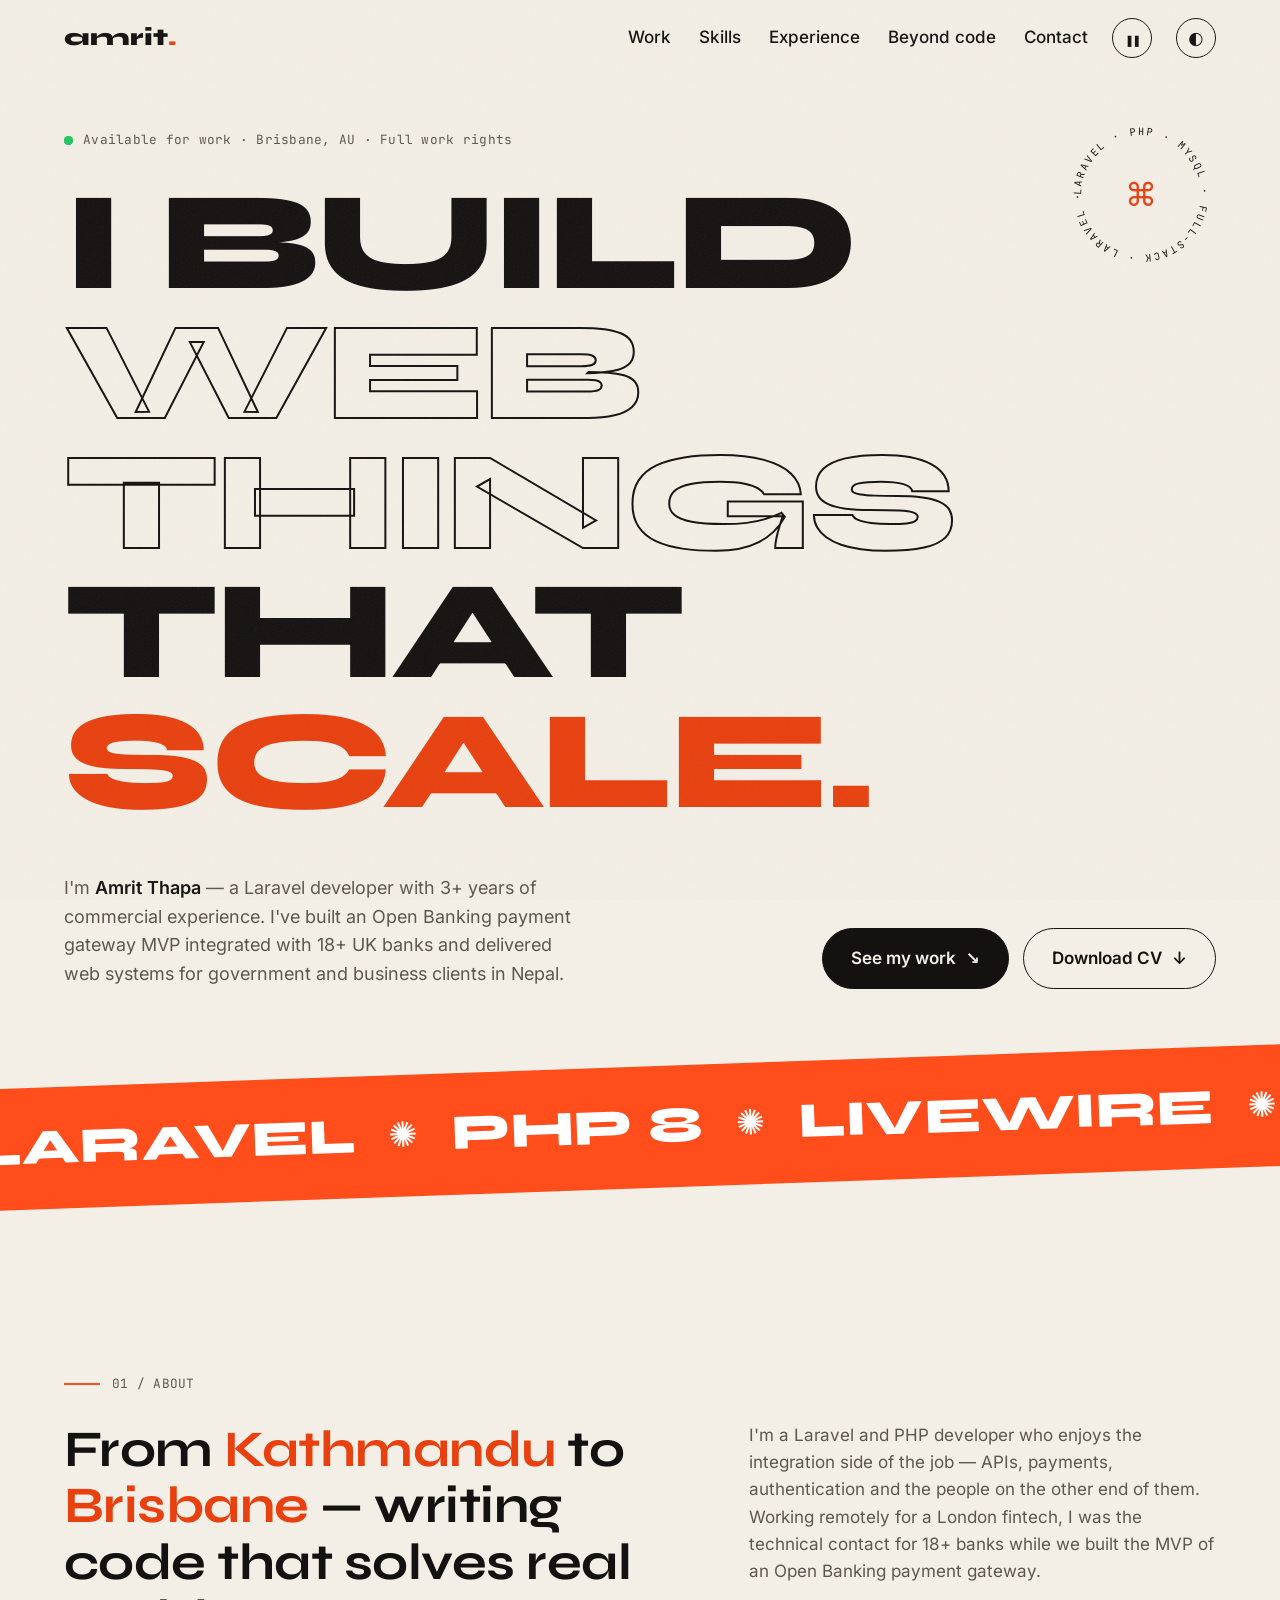
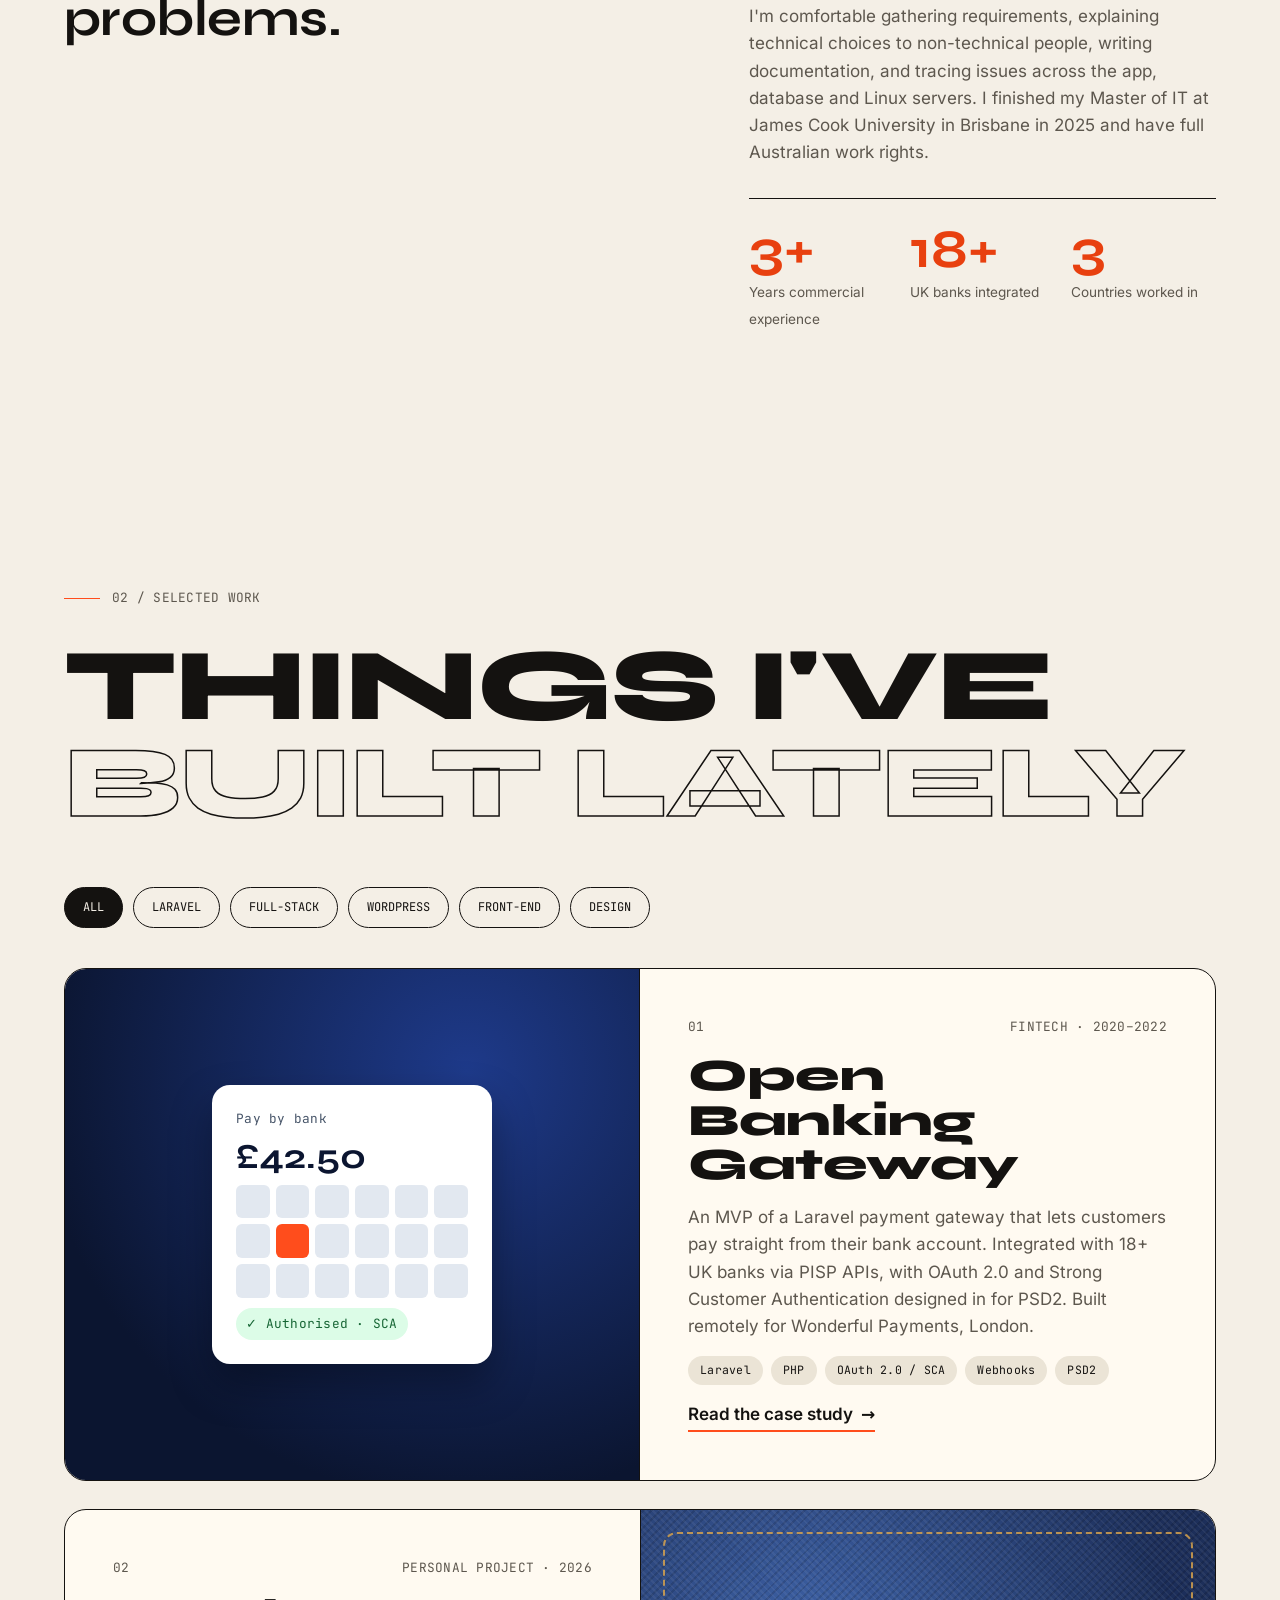
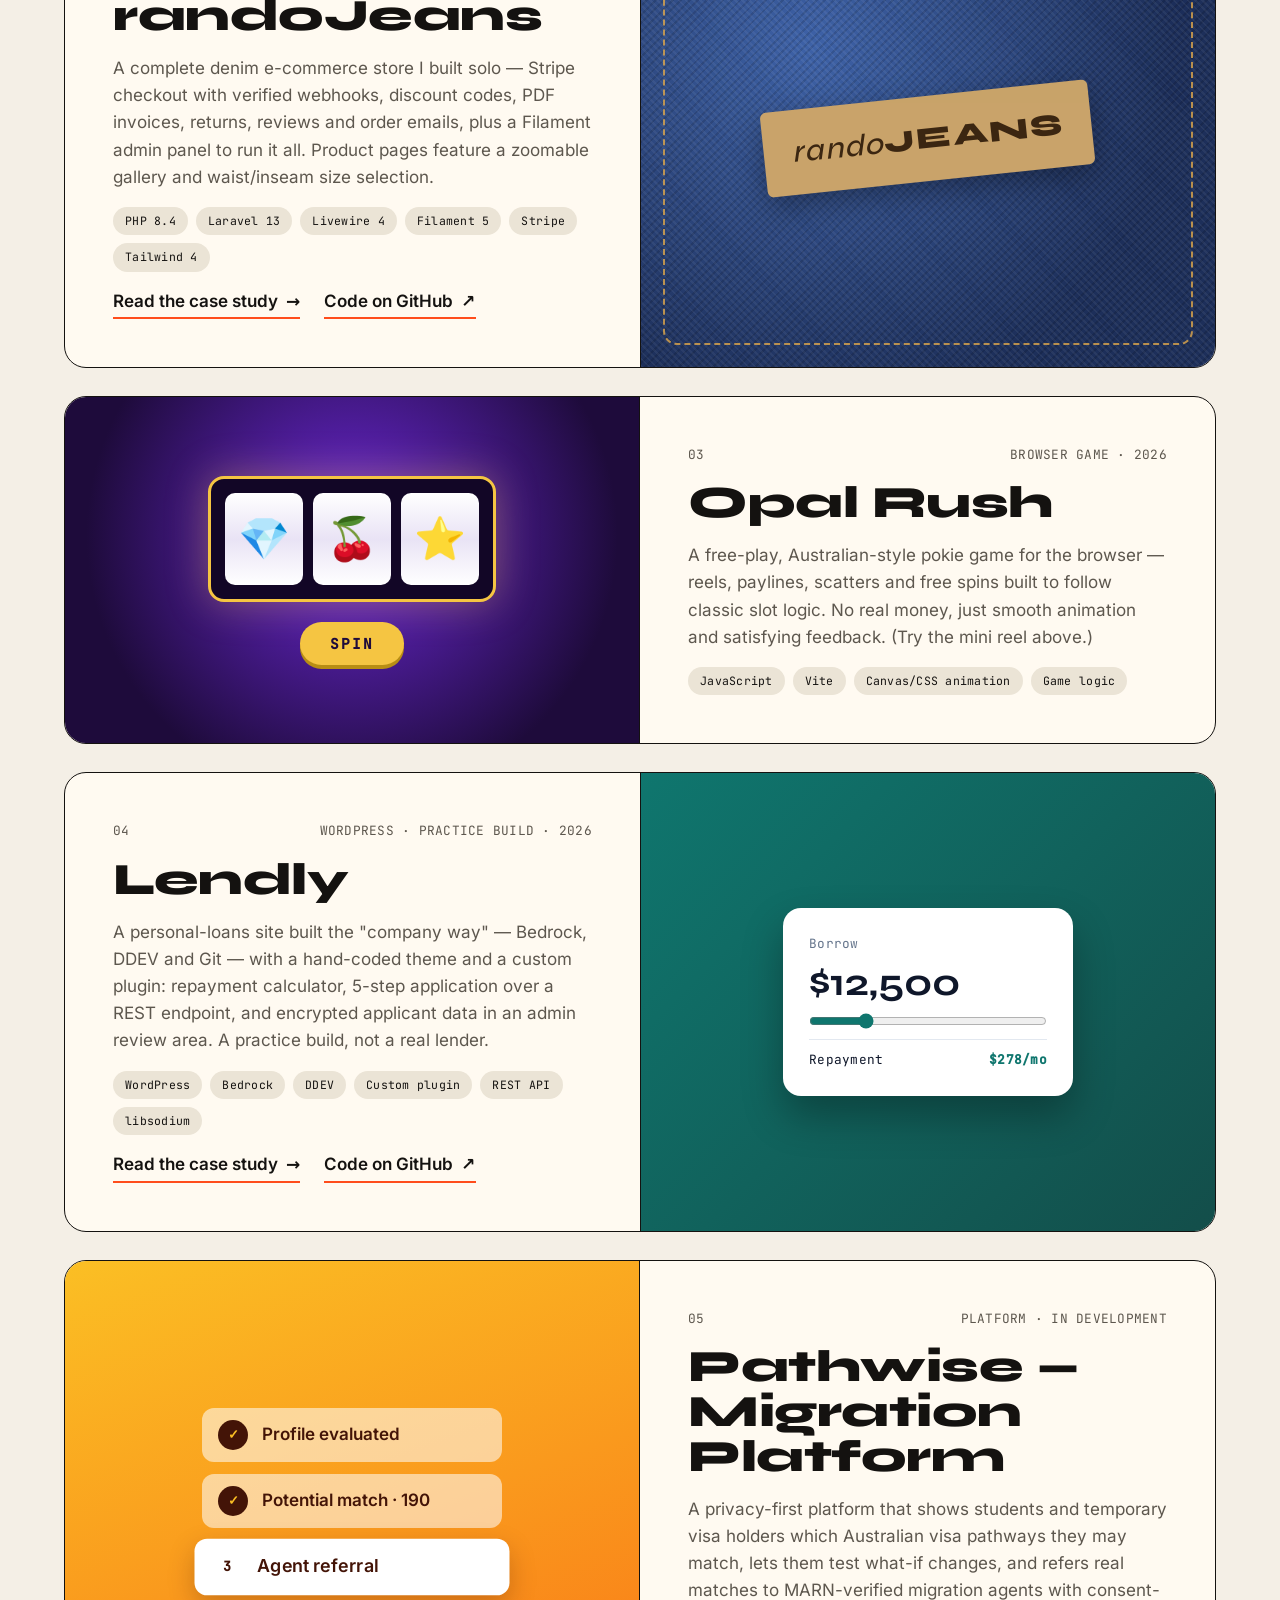
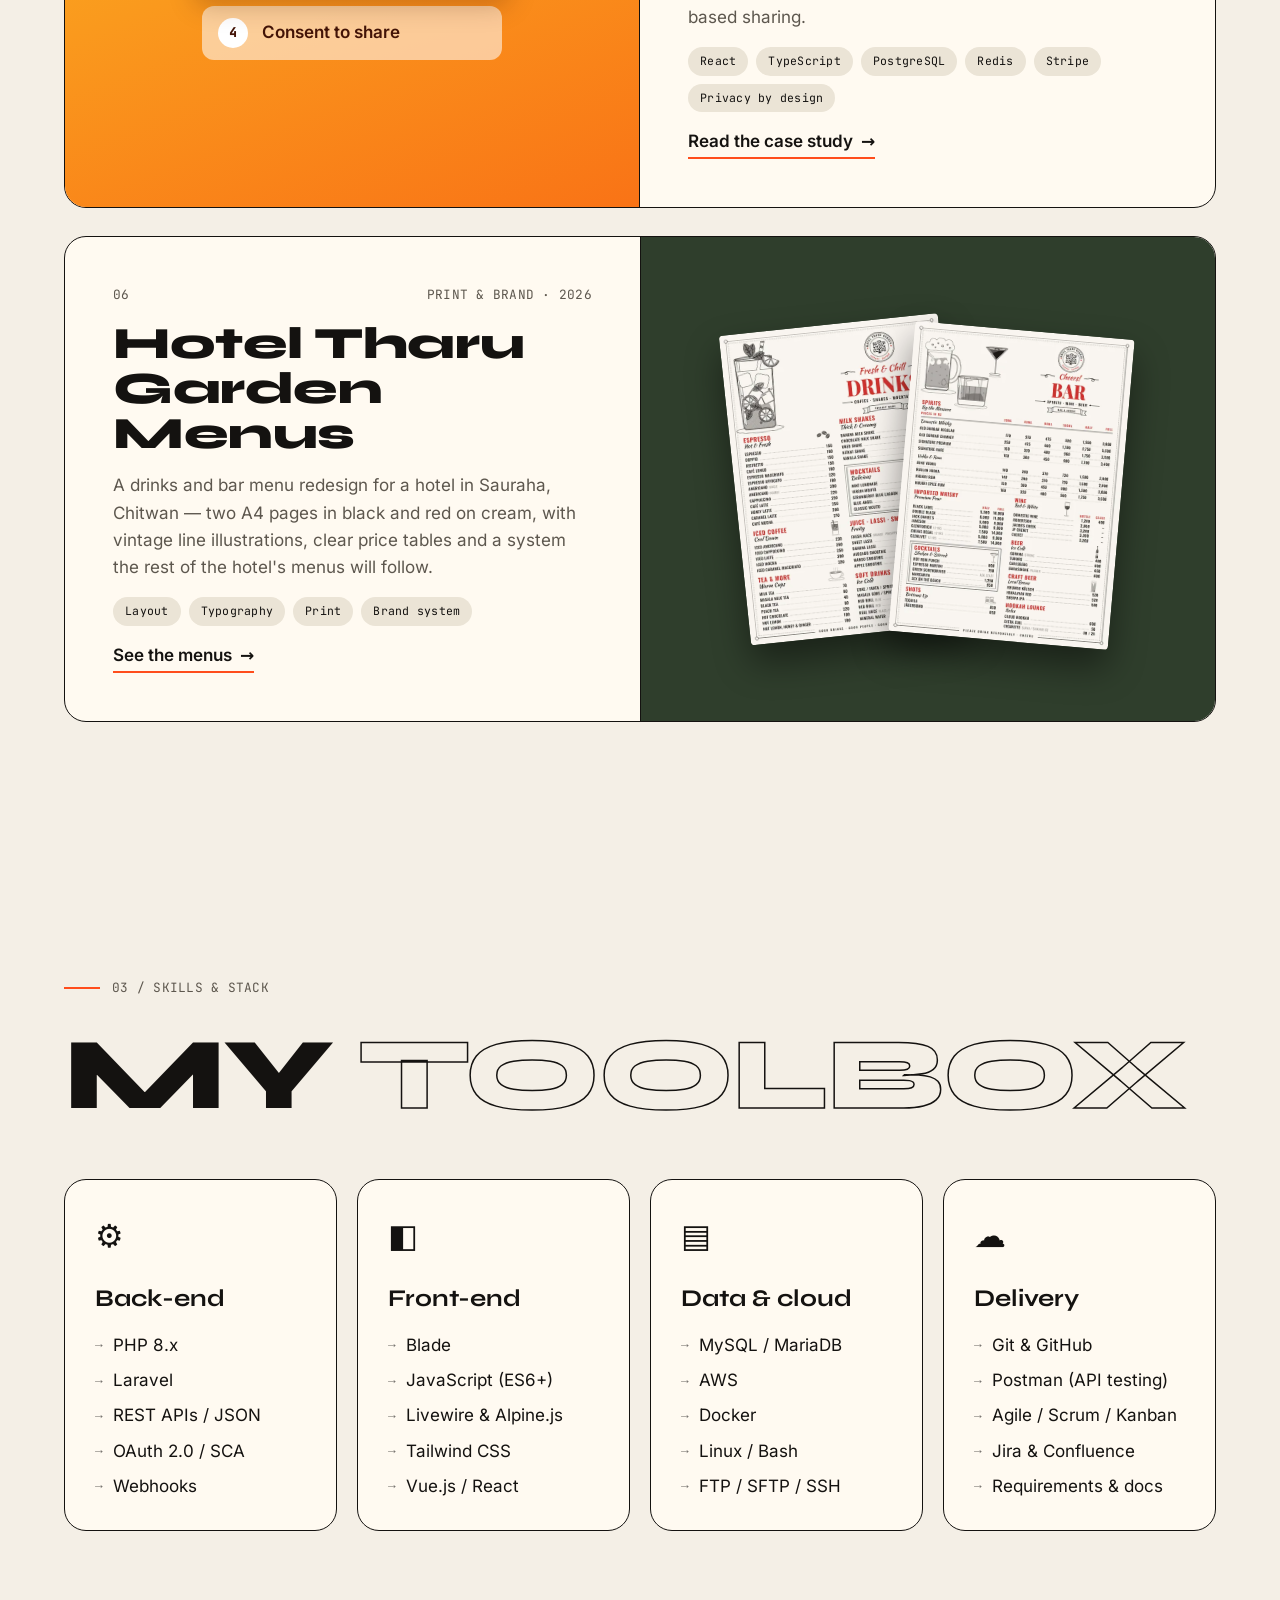
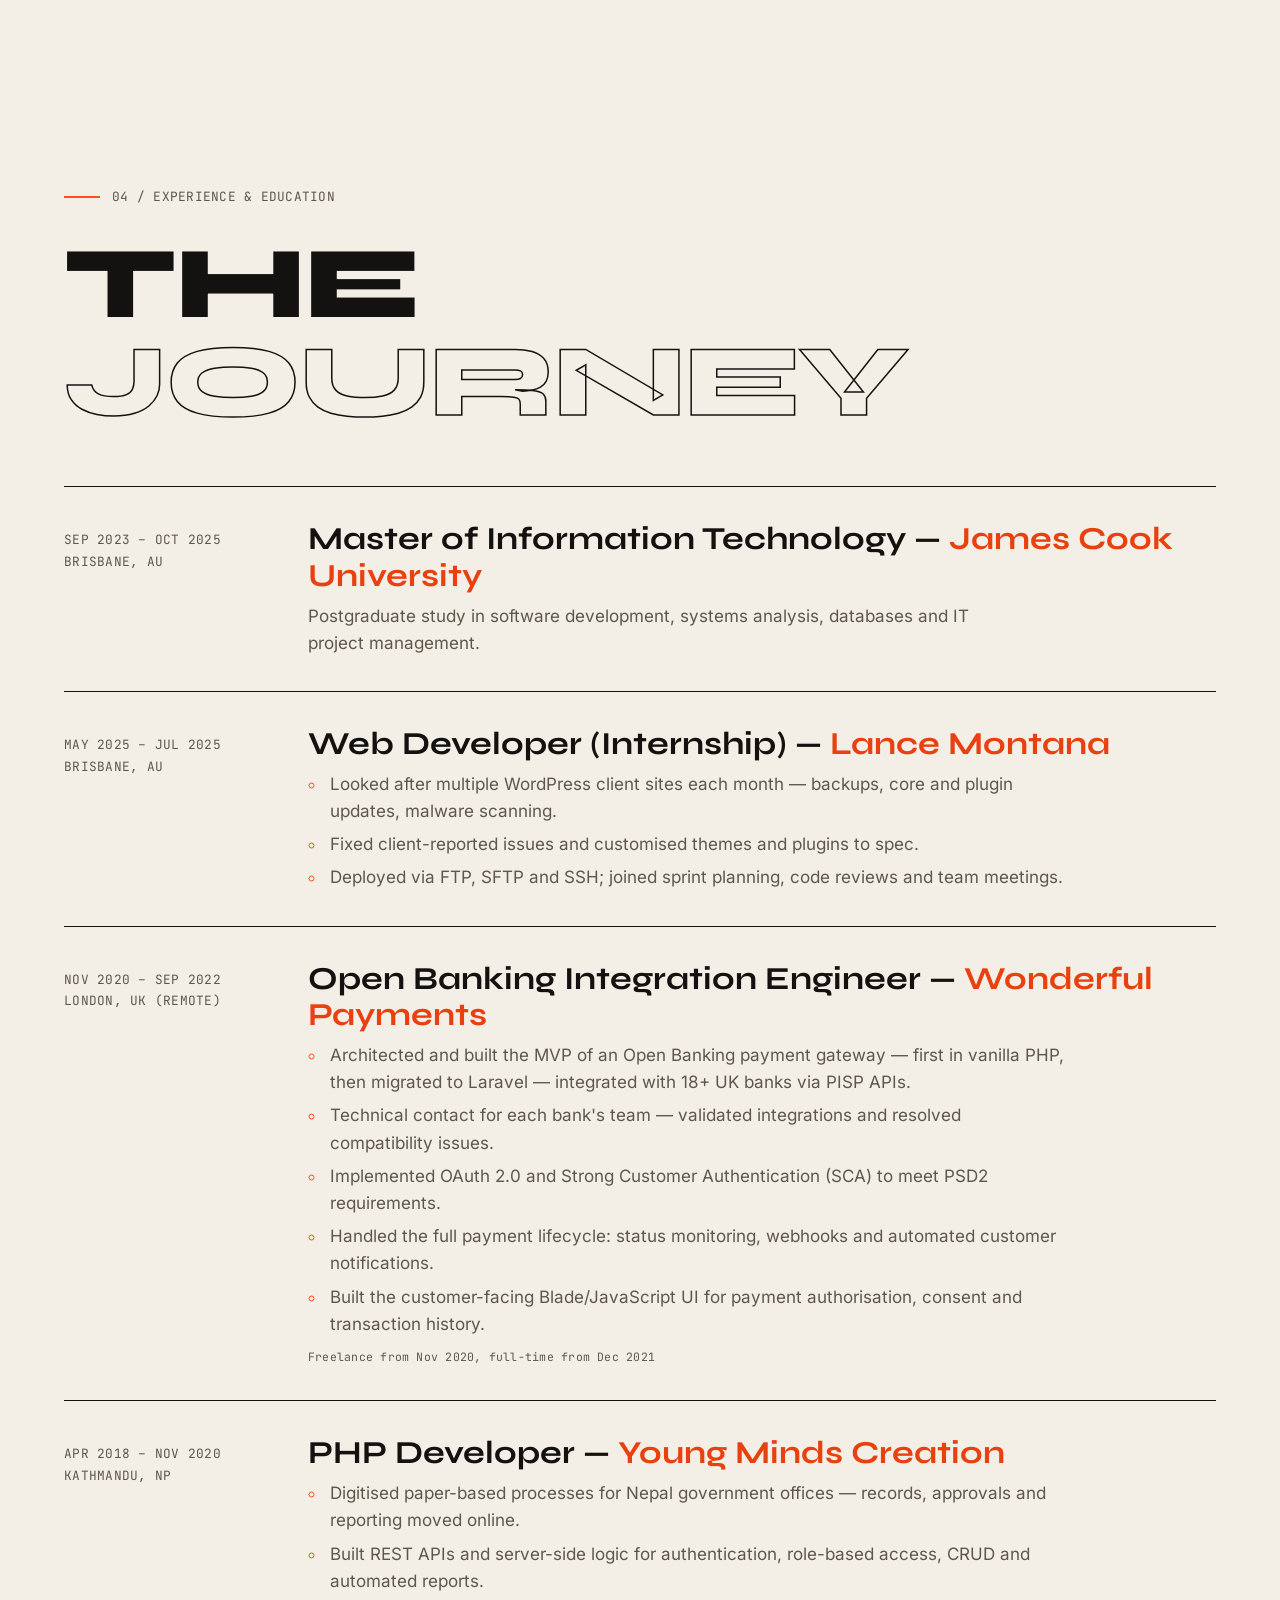
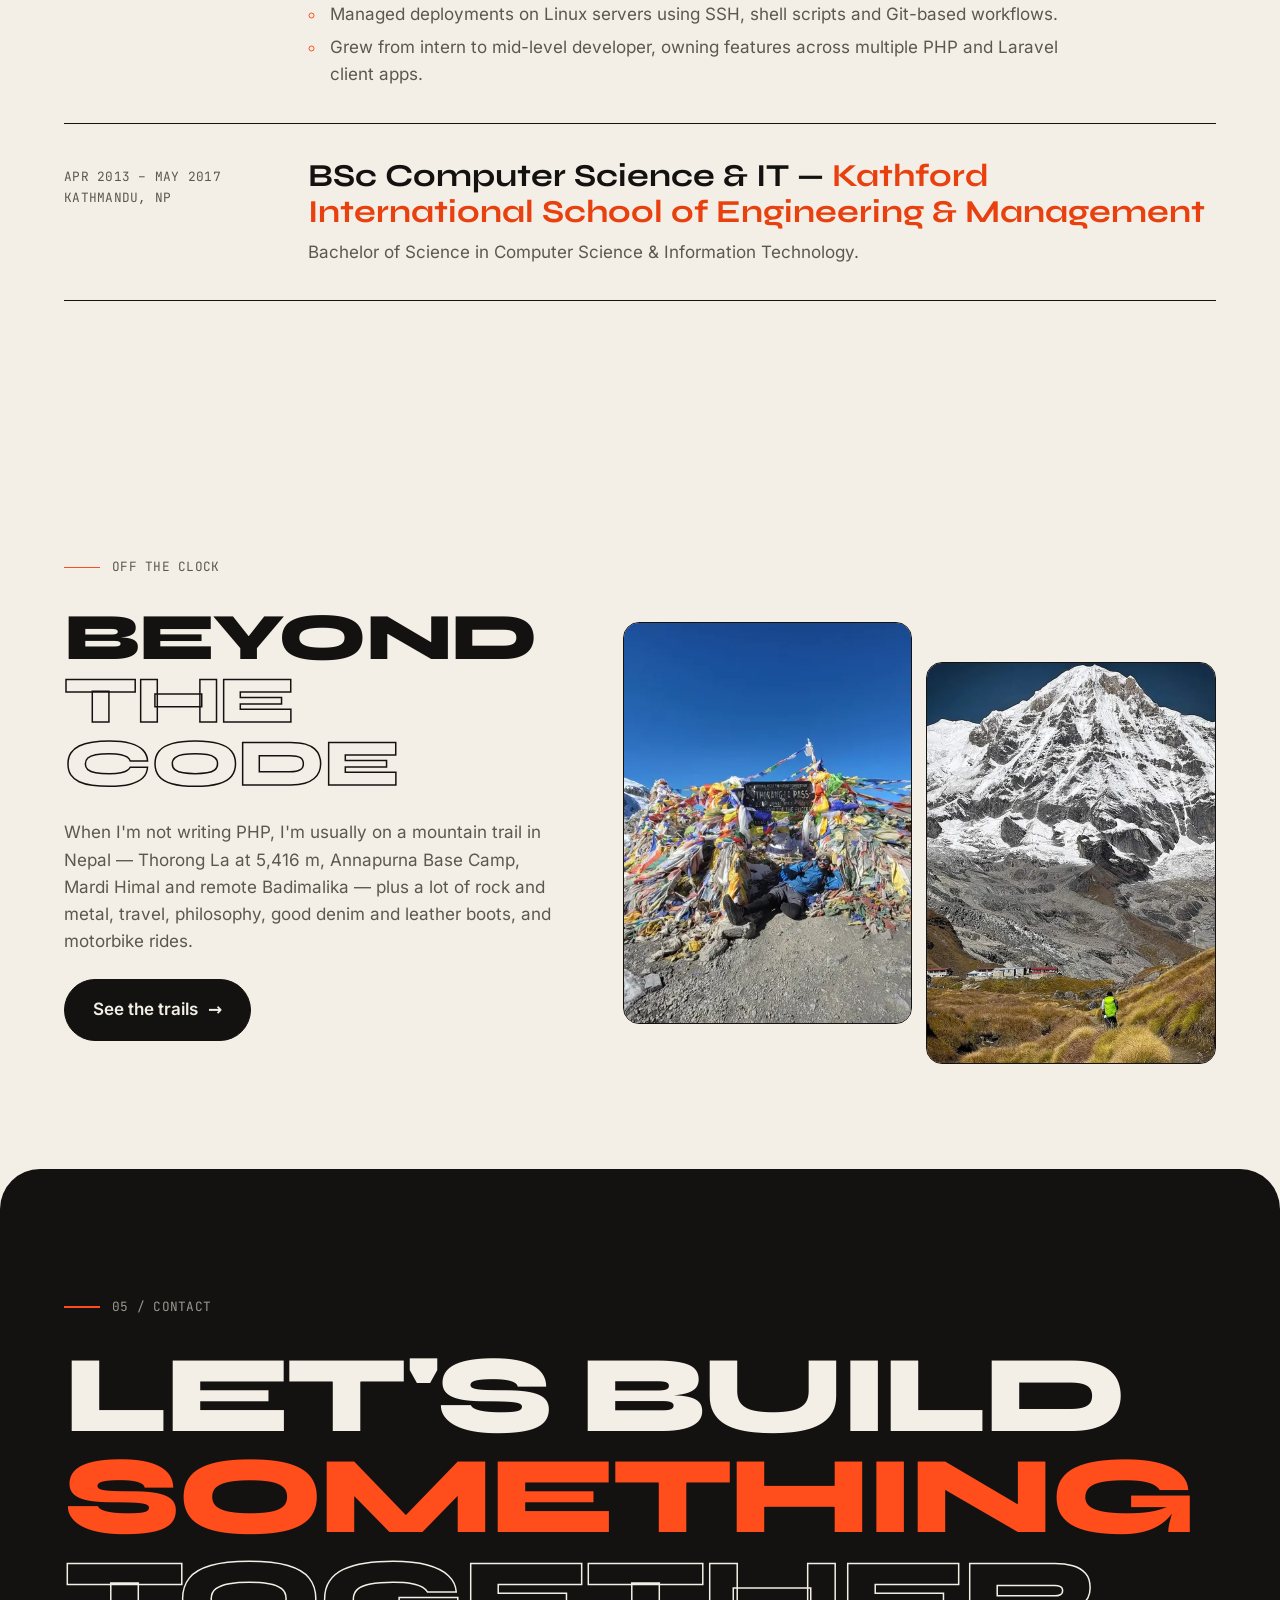
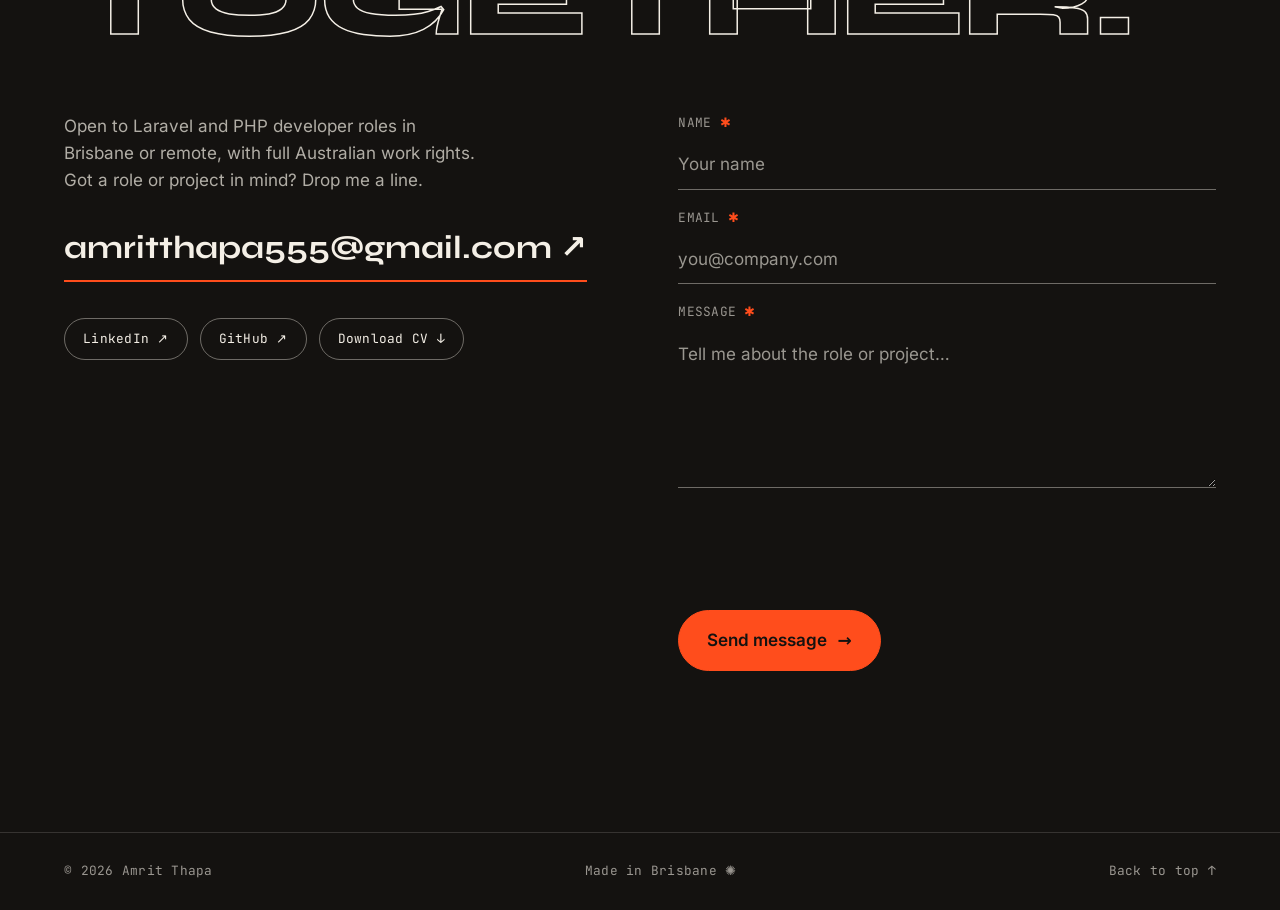
==== commit 9c77e917: "Beyond the code: Spotify player, artists, countries, philosophy, denim and motorbikes" ====
--- a/index.html
+++ b/index.html
@@ -101,7 +101,7 @@
   <link rel="preload" href="assets/fonts/inter-latin-400-normal.woff2" as="font" type="font/woff2" crossorigin />
 
   <!-- Bump ?v= whenever styles.css changes so browsers don't use an old cached copy -->
-  <link rel="stylesheet" href="styles.css?v=202611162015" />
+  <link rel="stylesheet" href="styles.css?v=202611162100" />
 </head>
 
 <body>
@@ -635,7 +635,7 @@
           <p>
             When I'm not writing PHP, I'm usually on a mountain trail in Nepal — Thorong La at
             5,416 m, Annapurna Base Camp, Mardi Himal and remote Badimalika — plus a lot of rock and metal,
-            travel and a bit of philosophy.
+            travel, philosophy, good denim and leather boots, and motorbike rides.
           </p>
           <a href="/beyond-code/" class="btn btn-primary magnetic">See the trails <span>→</span></a>
         </div>
@@ -754,6 +754,6 @@
 
 
   <!-- Scripts (hCaptcha is loaded later by script.js, only when the contact form is near) -->
-  <script src="script.js?v=202611162015" defer></script>
+  <script src="script.js?v=202611162100" defer></script>
 </body>
 </html>
--- a/styles.css
+++ b/styles.css
@@ -2356,6 +2356,21 @@
   color: var(--muted);
 }
 
+/* Links inside the interest cards */
+.interest-cards .case-card a {
+  color: var(--accent-text);
+  text-decoration: underline;
+  text-underline-offset: 3px;
+}
+
+/* A short principle in the Spiritual philosophy card */
+.life-idea {
+  margin: 0;
+  padding-left: 14px;
+  border-left: 3px solid var(--accent);
+  font-style: italic;
+}
+
 /* Music shuffle player */
 .shuffle {
   margin-bottom: 32px;
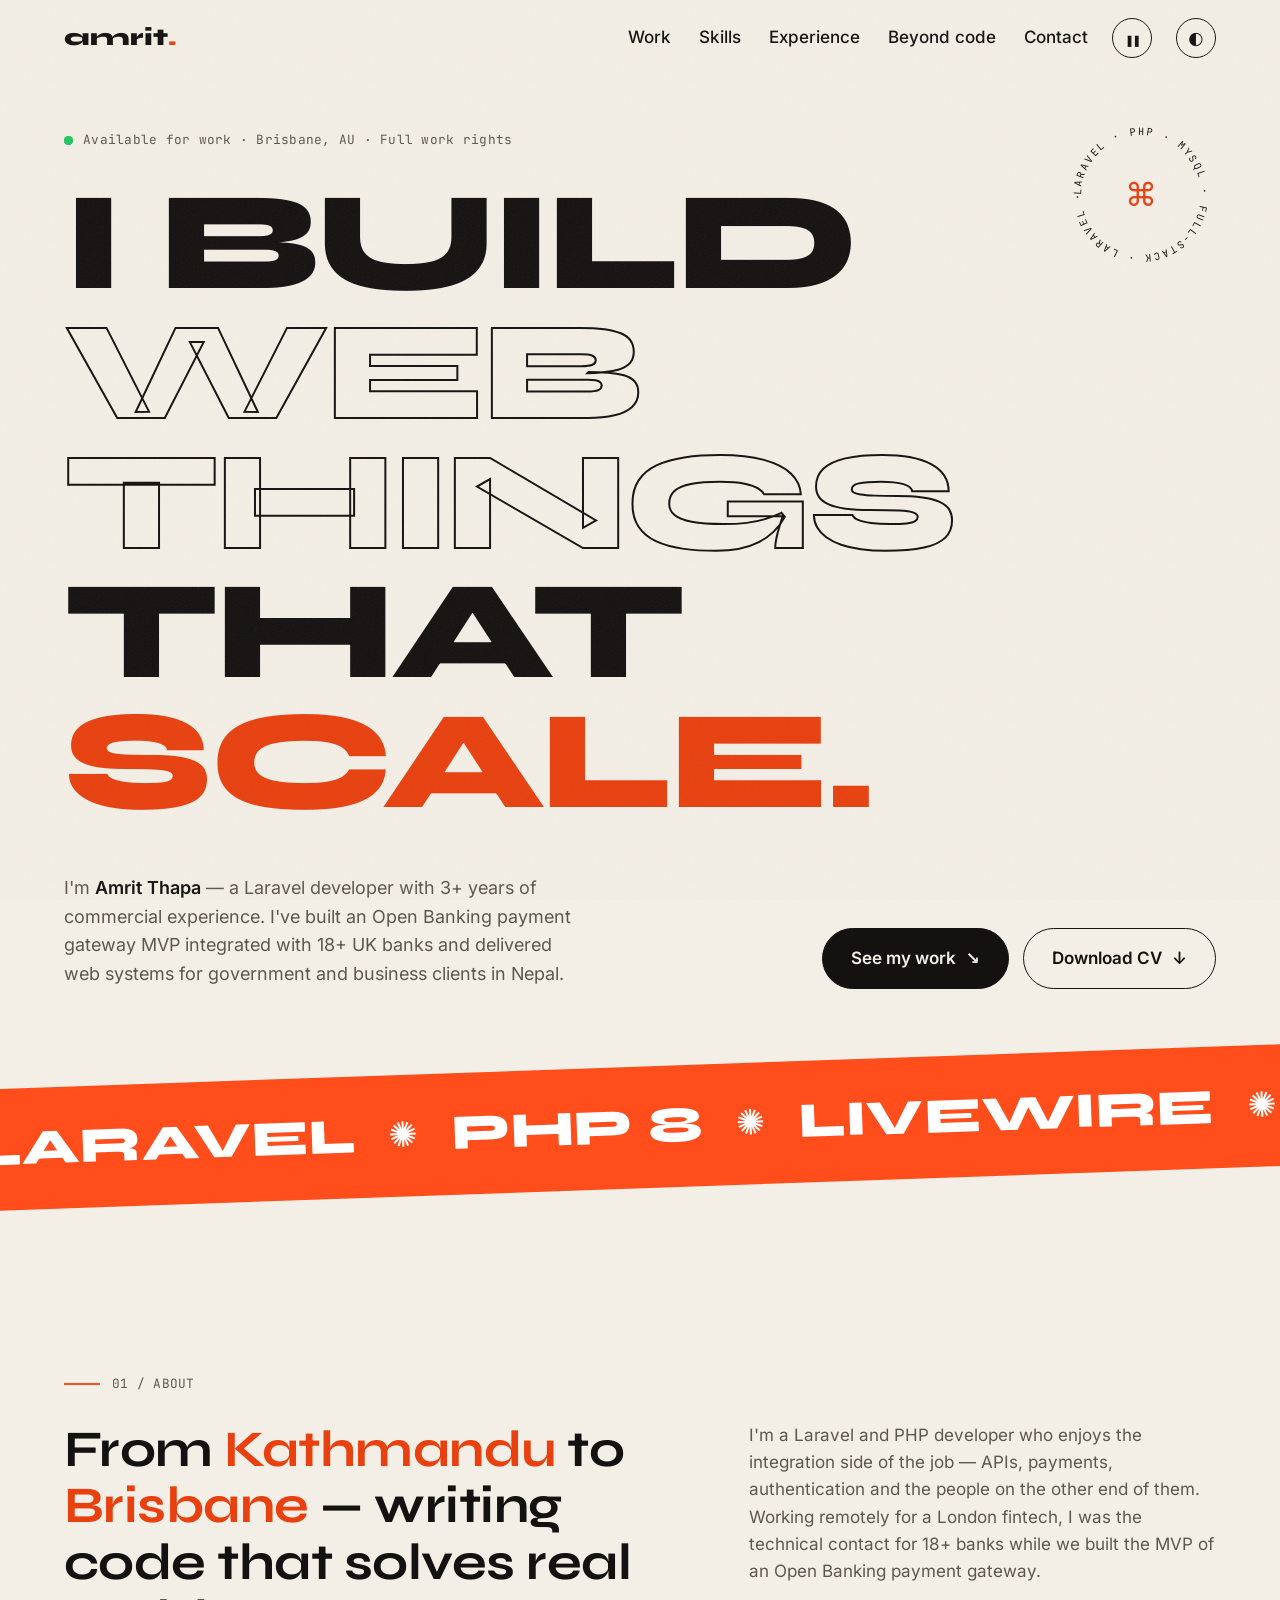
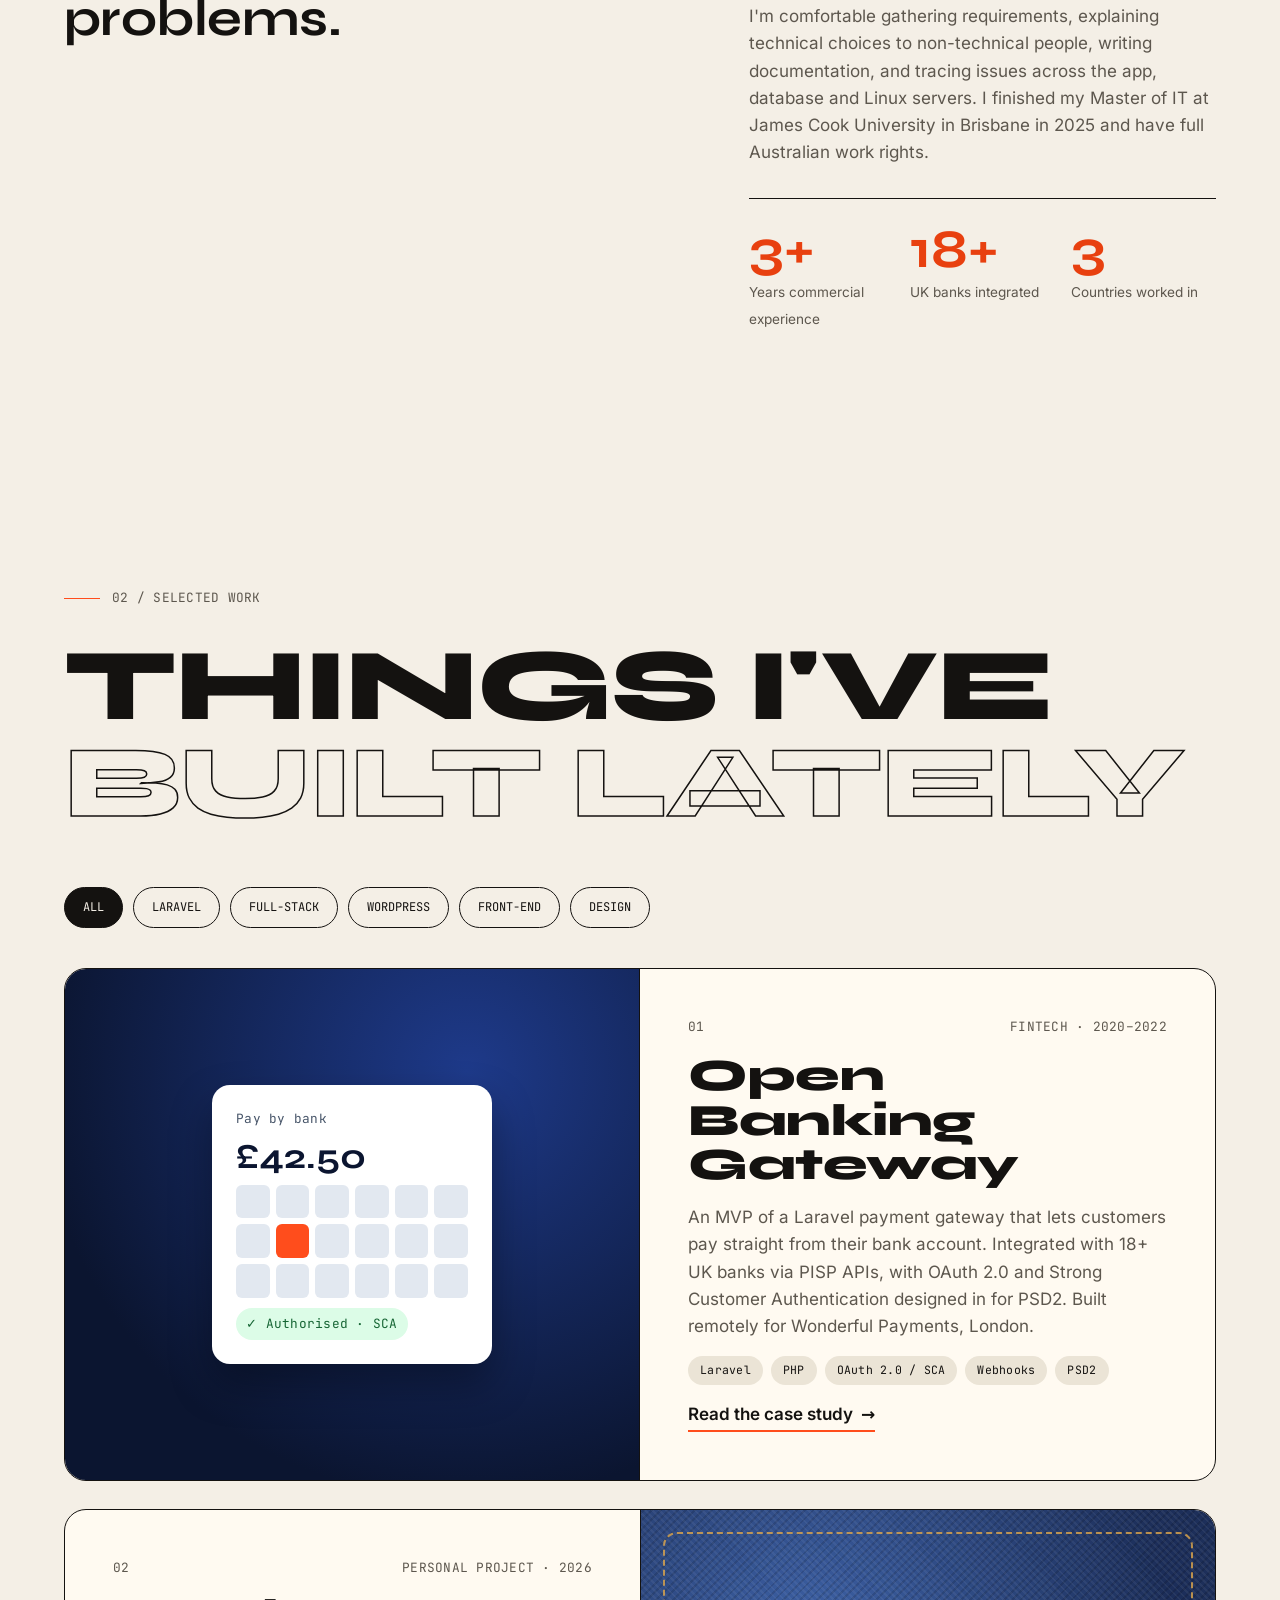
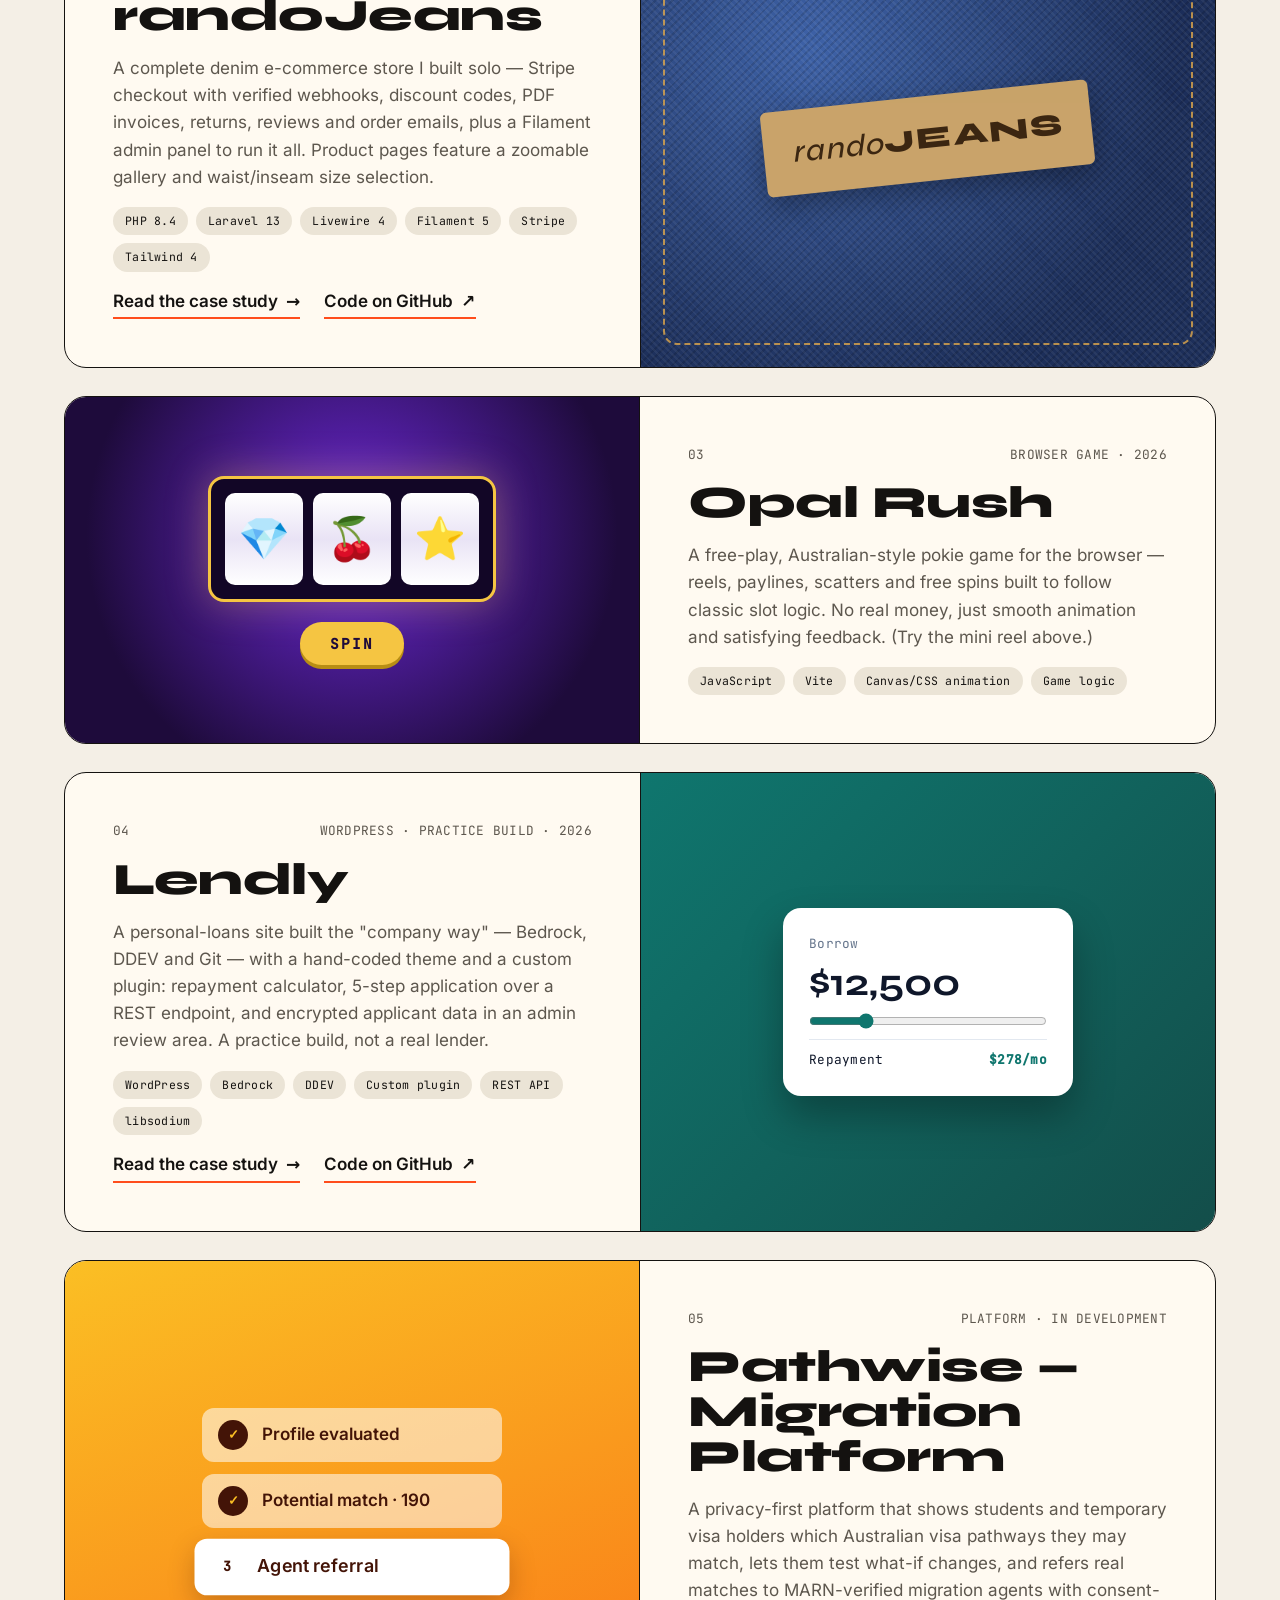
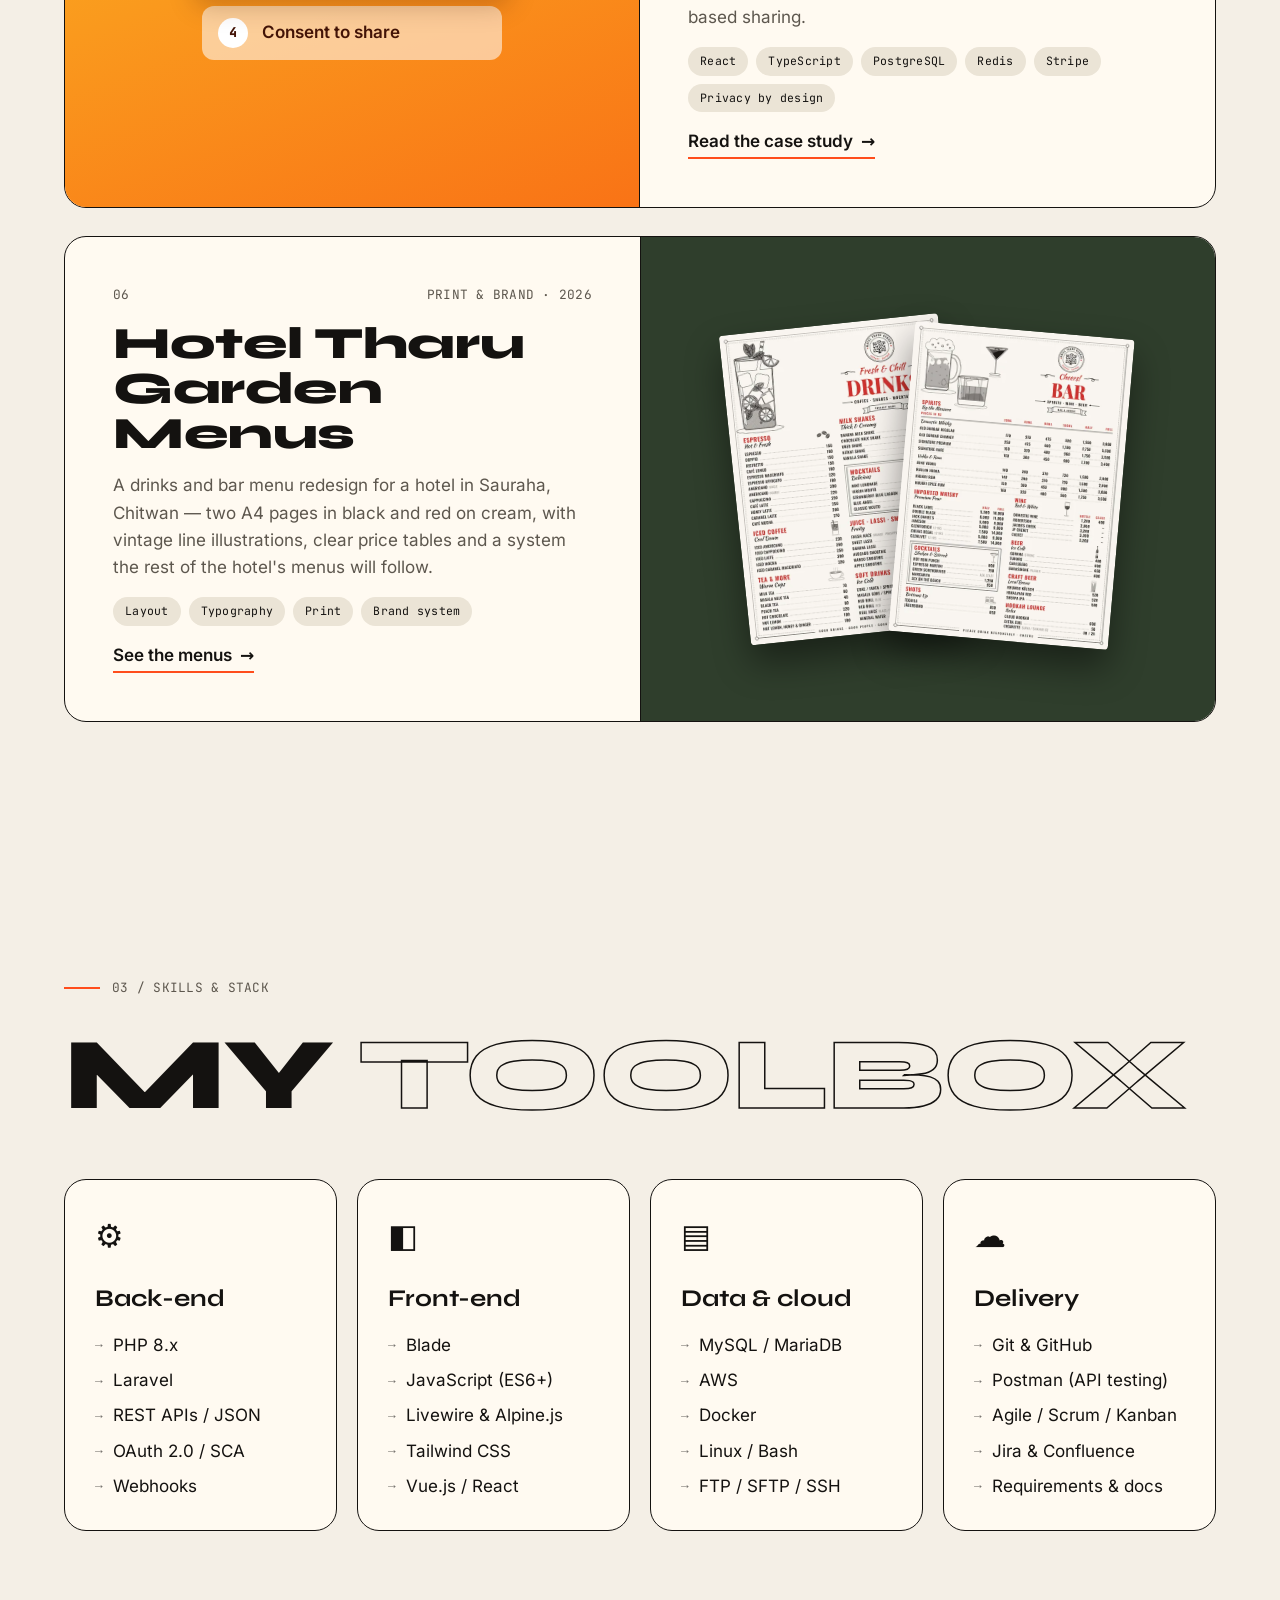
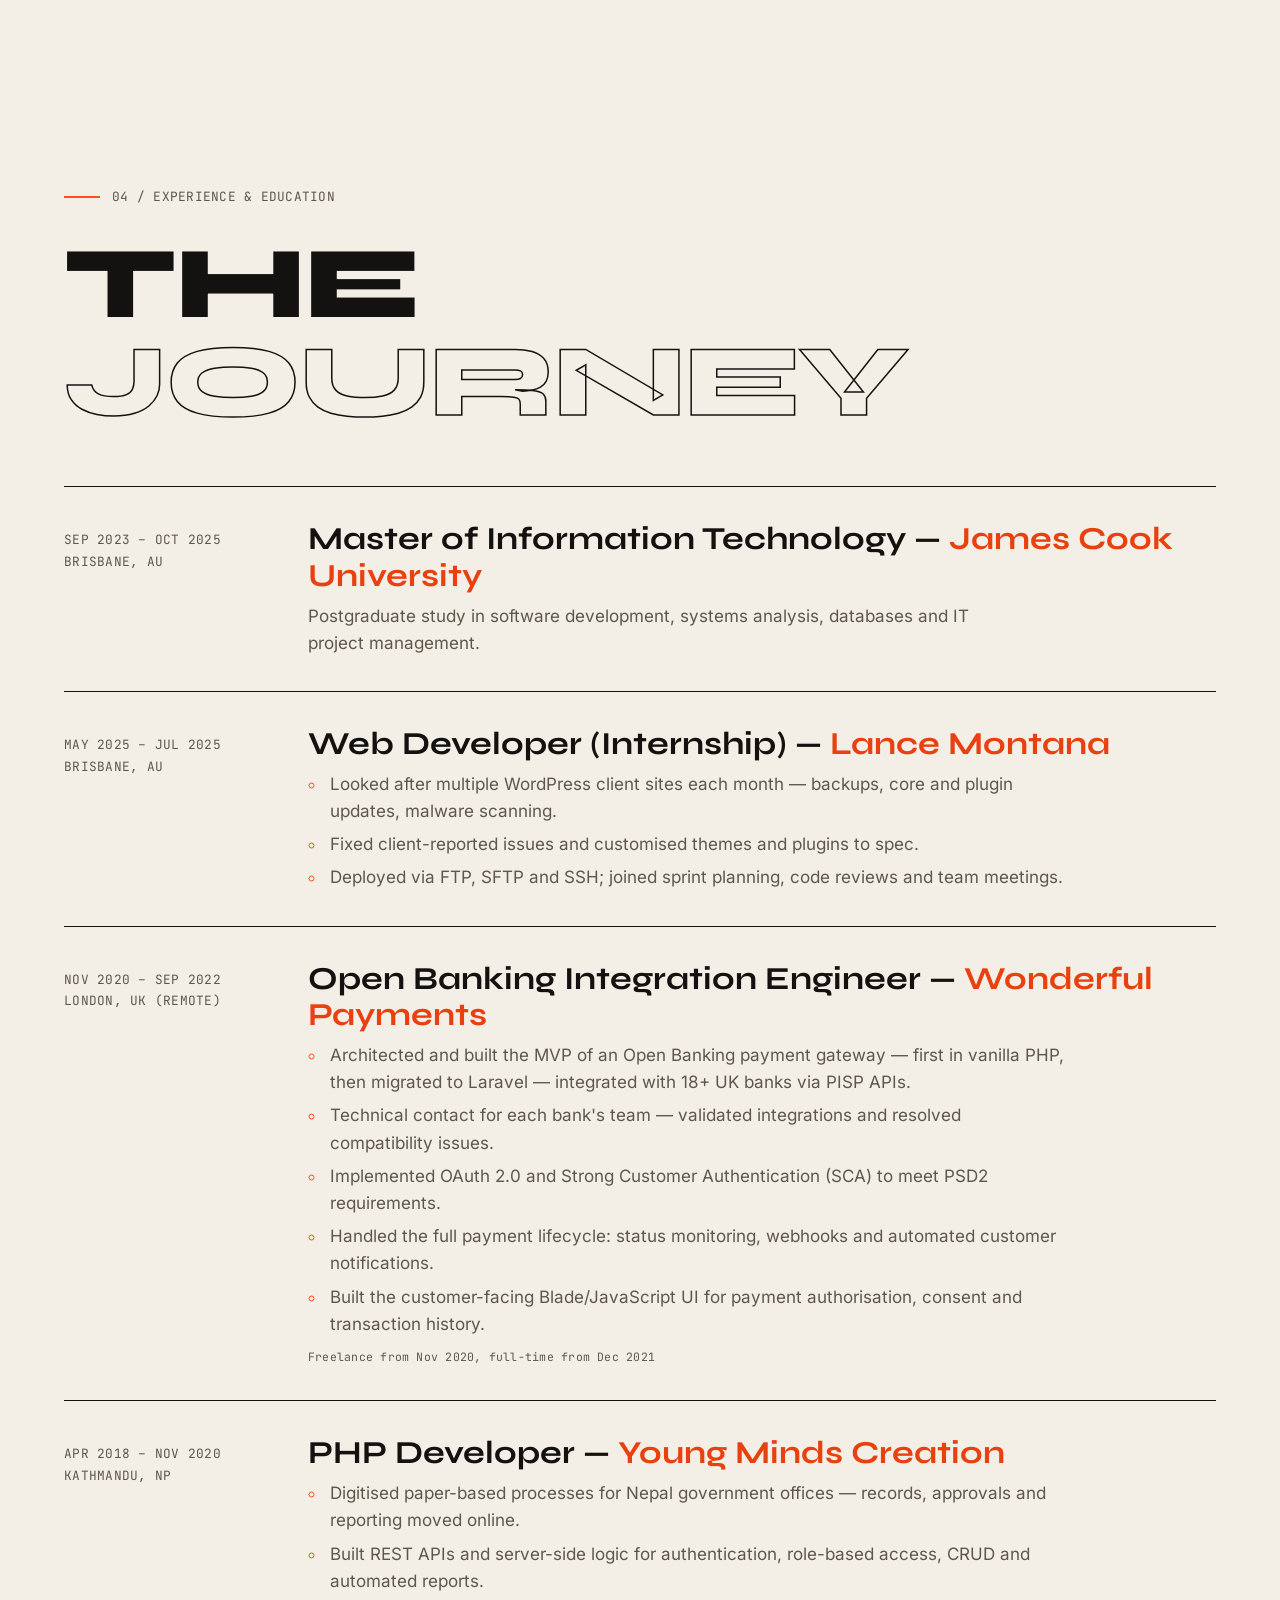
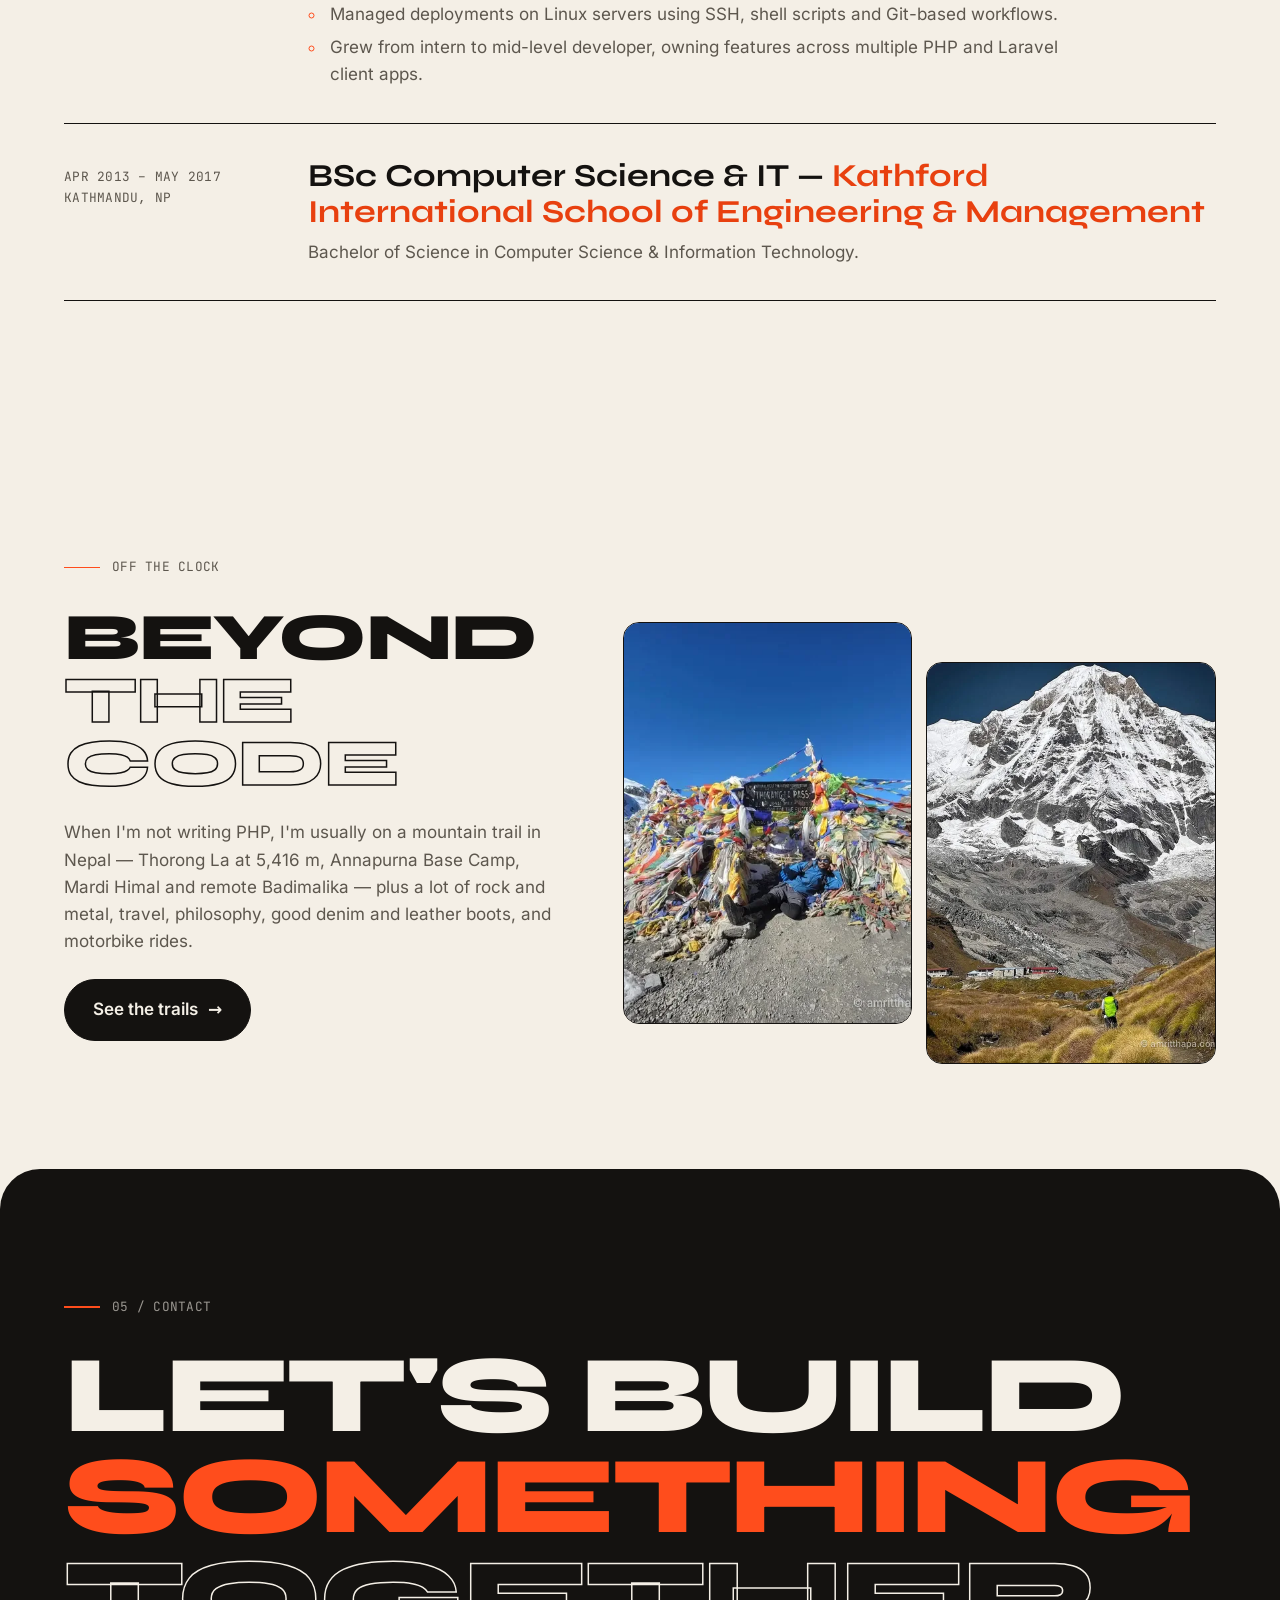
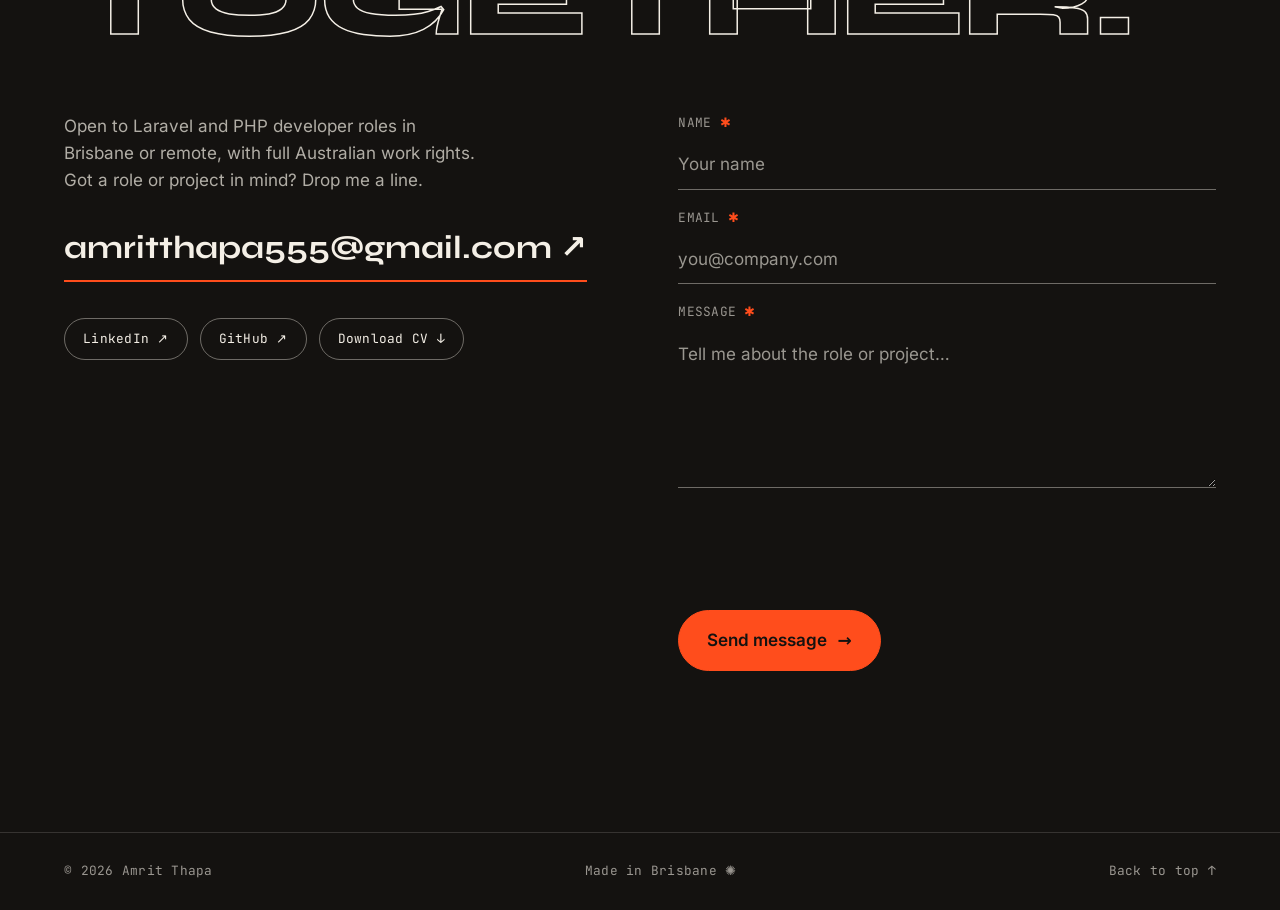
==== commit 947ca502: "Beyond the code: watermarked photo carousel, Spotify player, interests" ====
--- a/index.html
+++ b/index.html
@@ -101,7 +101,7 @@
   <link rel="preload" href="assets/fonts/inter-latin-400-normal.woff2" as="font" type="font/woff2" crossorigin />
 
   <!-- Bump ?v= whenever styles.css changes so browsers don't use an old cached copy -->
-  <link rel="stylesheet" href="styles.css?v=202611162100" />
+  <link rel="stylesheet" href="styles.css?v=202611162200" />
 </head>
 
 <body>
@@ -641,8 +641,8 @@
         </div>
 
         <div class="beyond-teaser-photos reveal" aria-hidden="true">
-          <img src="/assets/beyond/thorong-la-sm.webp" width="800" height="600" alt="" loading="lazy" />
-          <img src="/assets/beyond/annapurna-base-camp-sm.webp" width="640" height="800" alt="" loading="lazy" />
+          <img src="/assets/beyond/thorong-la-sm.webp?wm=1" width="800" height="600" alt="" loading="lazy" />
+          <img src="/assets/beyond/annapurna-base-camp-sm.webp?wm=1" width="640" height="800" alt="" loading="lazy" />
         </div>
       </div>
     </section>
@@ -754,6 +754,6 @@
 
 
   <!-- Scripts (hCaptcha is loaded later by script.js, only when the contact form is near) -->
-  <script src="script.js?v=202611162100" defer></script>
+  <script src="script.js?v=202611162200" defer></script>
 </body>
 </html>
--- a/styles.css
+++ b/styles.css
@@ -2346,6 +2346,144 @@
   color: var(--on-accent);
 }
 
+/* Trekking photo carousel.
+   Width is capped so a 4:3 photo always fits on screen in full. */
+.carousel {
+  max-width: min(100%, calc(80vh * 4 / 3));
+  margin-inline: auto;
+}
+
+.carousel-track {
+  display: flex;
+  overflow-x: auto;
+  scroll-snap-type: x mandatory;
+  scroll-behavior: smooth;
+  scrollbar-width: none;
+  border-radius: 20px;
+  overscroll-behavior-x: contain;
+}
+
+.carousel-track::-webkit-scrollbar {
+  display: none;
+}
+
+.carousel-track:focus-visible {
+  outline: 3px solid var(--accent);
+  outline-offset: 4px;
+}
+
+.slide {
+  flex: 0 0 100%;
+  margin: 0;
+  scroll-snap-align: start;
+}
+
+/* Every photo sits in the same frame; tall photos are shown whole */
+.slide-frame {
+  display: block;
+  aspect-ratio: 4 / 3;
+  width: 100%;
+  border-radius: 20px;
+  overflow: hidden;
+  background: #141210;
+}
+
+.slide img {
+  width: 100%;
+  height: 100%;
+  object-fit: contain;
+  /* Discourage saving: no drag, no long-press menu, no right-click on the image itself */
+  pointer-events: none;
+  user-select: none;
+  -webkit-user-select: none;
+  -webkit-user-drag: none;
+  -webkit-touch-callout: none;
+}
+
+.slide figcaption {
+  display: flex;
+  flex-wrap: wrap;
+  gap: 4px 12px;
+  align-items: baseline;
+  padding: 14px 4px 0;
+}
+
+.slide figcaption span {
+  color: var(--muted);
+  font-size: .8rem;
+}
+
+.carousel-controls {
+  display: flex;
+  align-items: center;
+  gap: 14px;
+  margin-top: 16px;
+}
+
+.carousel-dots {
+  display: flex;
+  flex: 1;
+  justify-content: center;
+  gap: 4px;
+}
+
+/* 24px tap target around a small dot */
+.carousel-dot {
+  width: 24px;
+  height: 24px;
+  padding: 0;
+  border: 0;
+  background: none;
+  cursor: pointer;
+  display: grid;
+  place-items: center;
+}
+
+.carousel-dot::before {
+  content: "";
+  width: 9px;
+  height: 9px;
+  border-radius: 50%;
+  background: var(--line);
+  transition: background .2s, transform .2s;
+}
+
+.carousel-dot[aria-current="true"]::before {
+  background: var(--accent);
+  transform: scale(1.3);
+}
+
+.carousel-count {
+  min-width: 3.5em;
+  text-align: center;
+  color: var(--muted);
+}
+
+@media (max-width: 640px) {
+  /* Square frame on phones: landscape photos fill it, tall ones show whole */
+  .slide-frame {
+    aspect-ratio: 1 / 1;
+  }
+
+  .slide:not(.slide-tall) img {
+    object-fit: cover;
+  }
+
+  .carousel-dots {
+    display: none;
+  }
+
+  .carousel-controls {
+    justify-content: space-between;
+  }
+}
+
+@media (prefers-reduced-motion: reduce) {
+  .carousel-track {
+    scroll-behavior: auto;
+  }
+}
+
 /* Countries list inside the Travel card */
 .country-title {
   margin: 18px 0 10px;
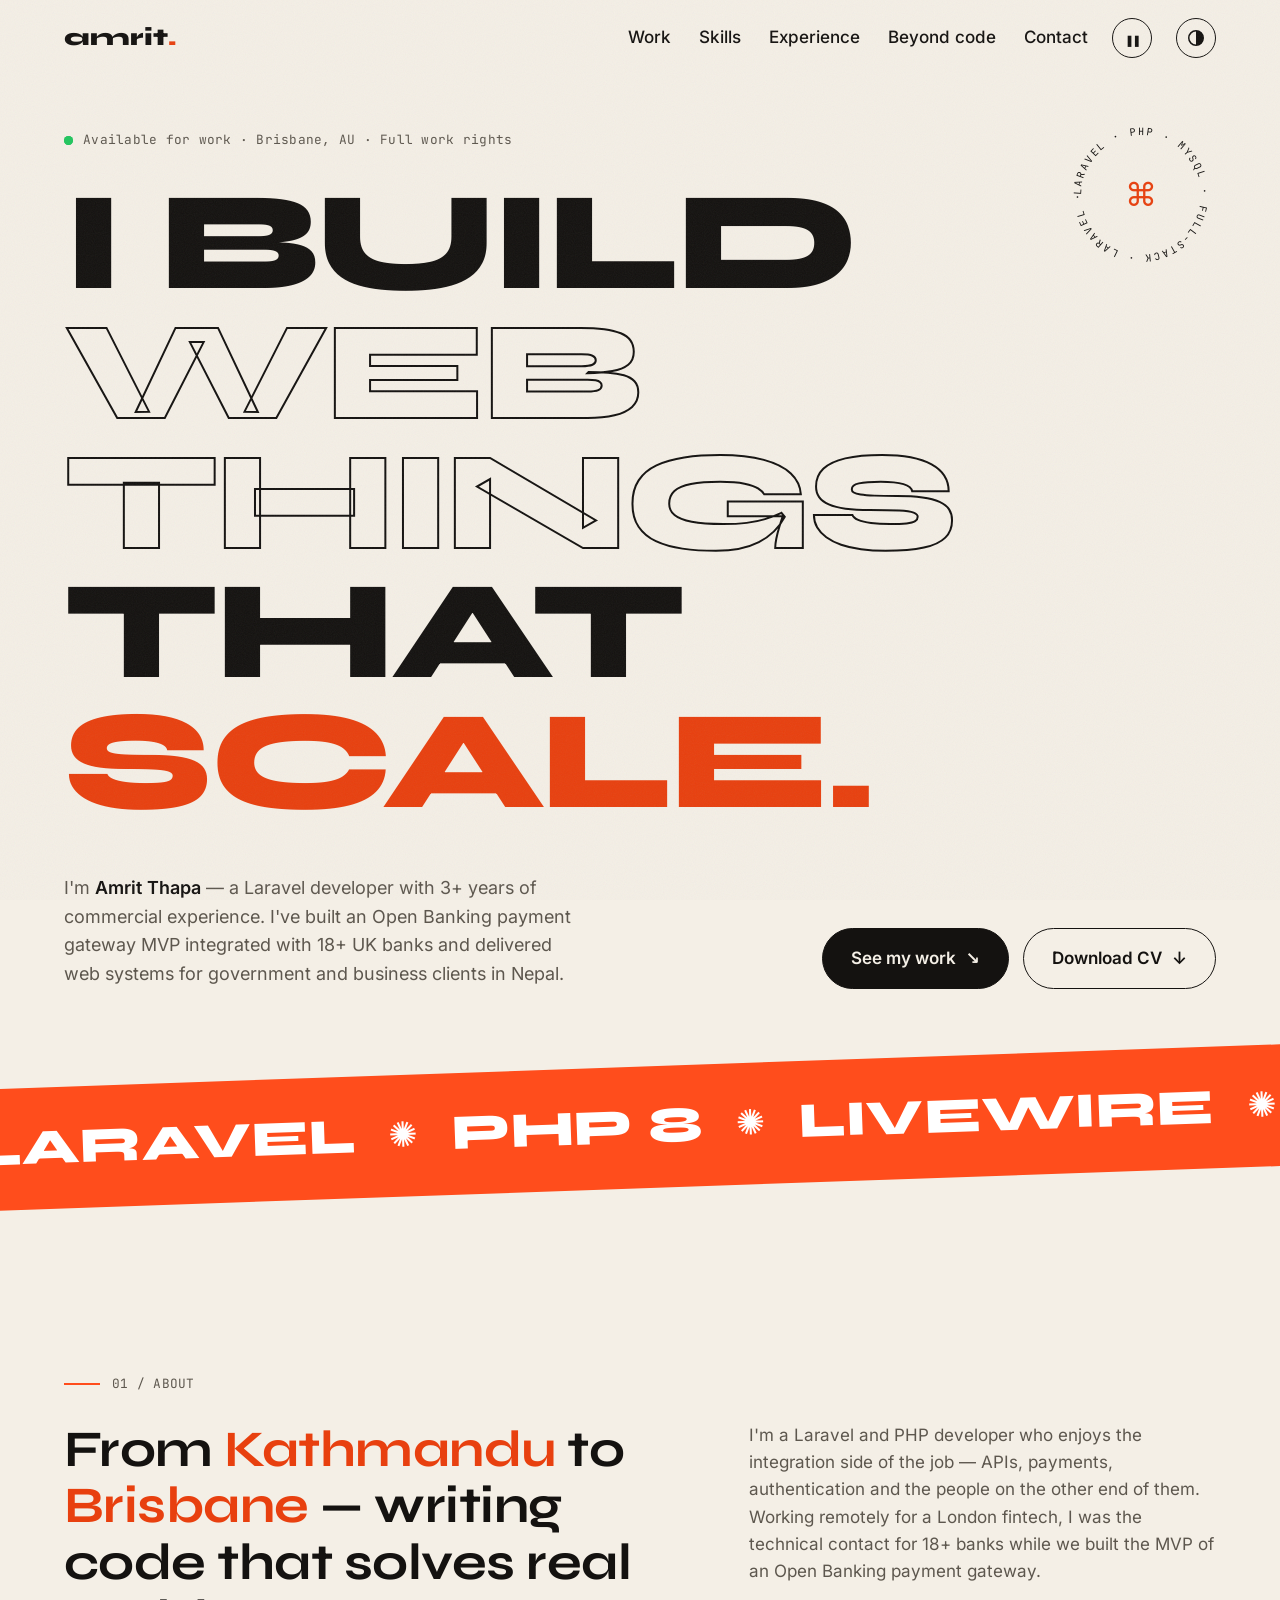
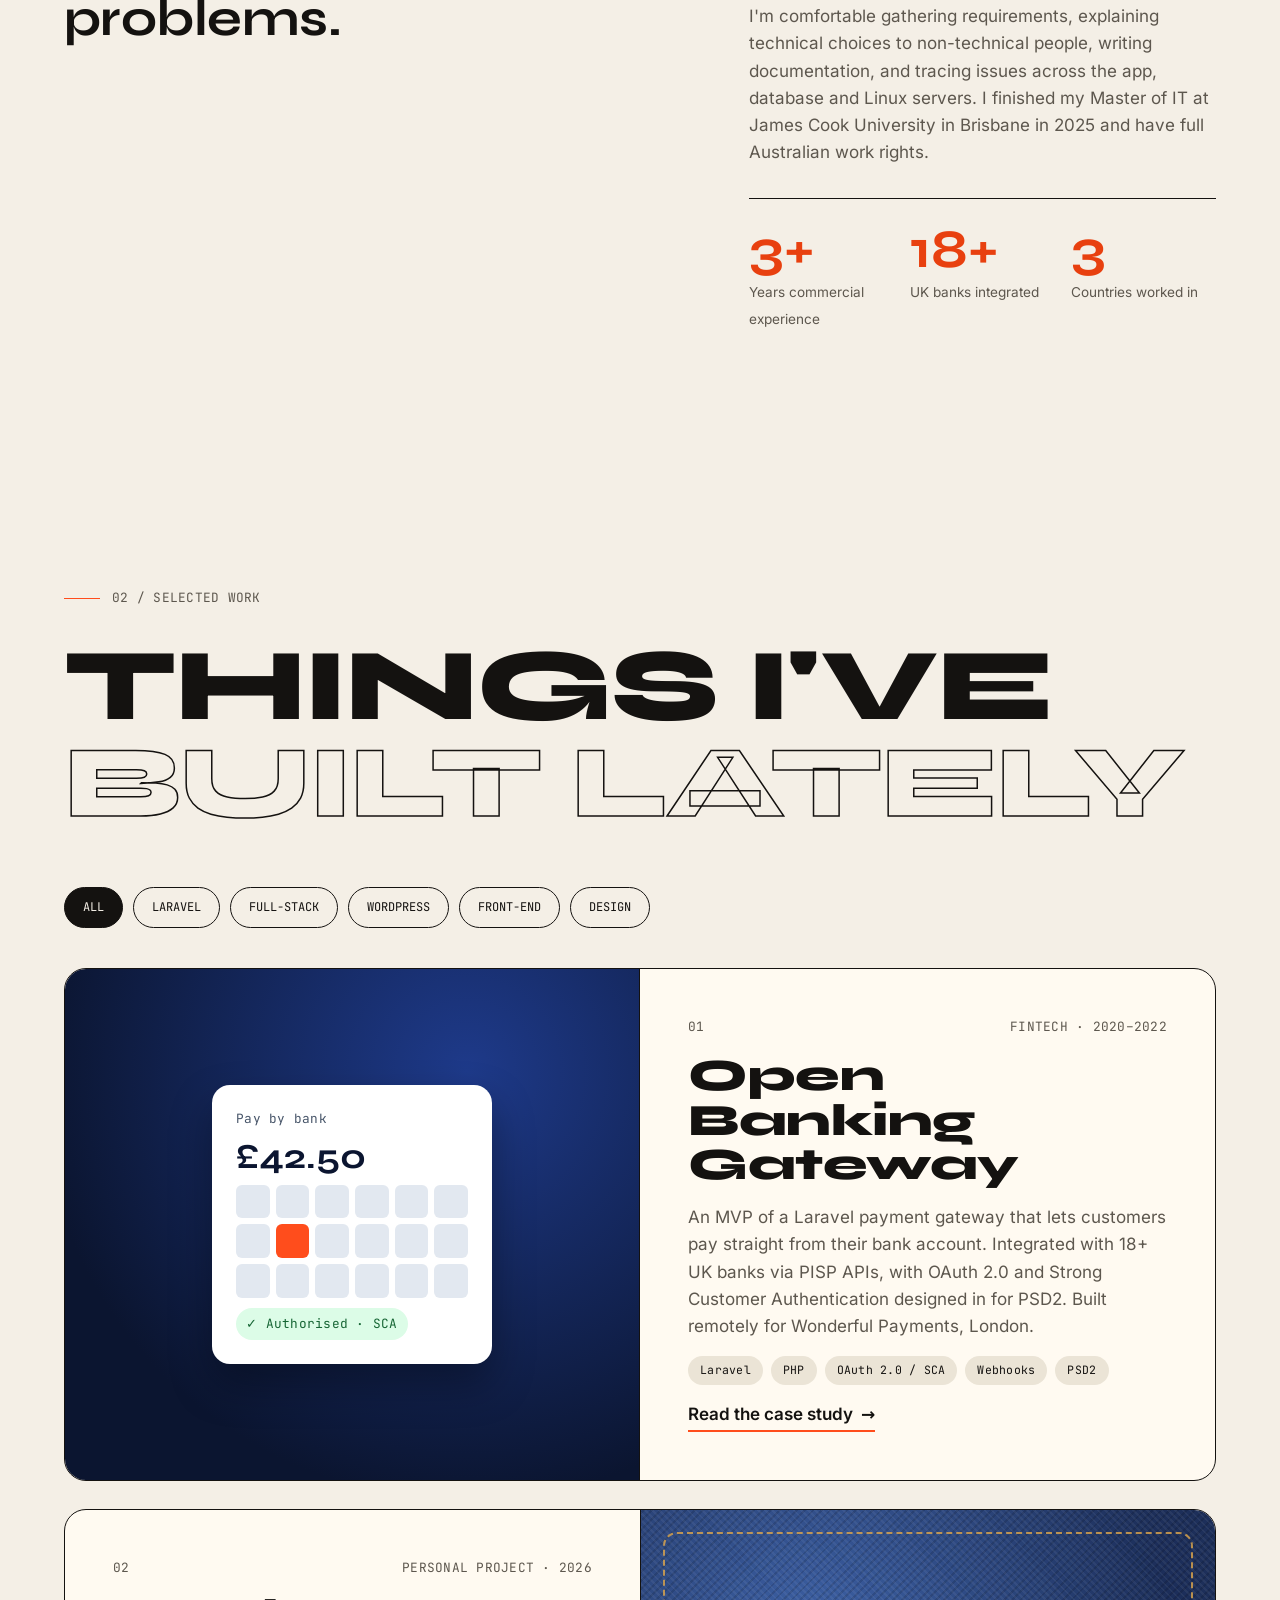
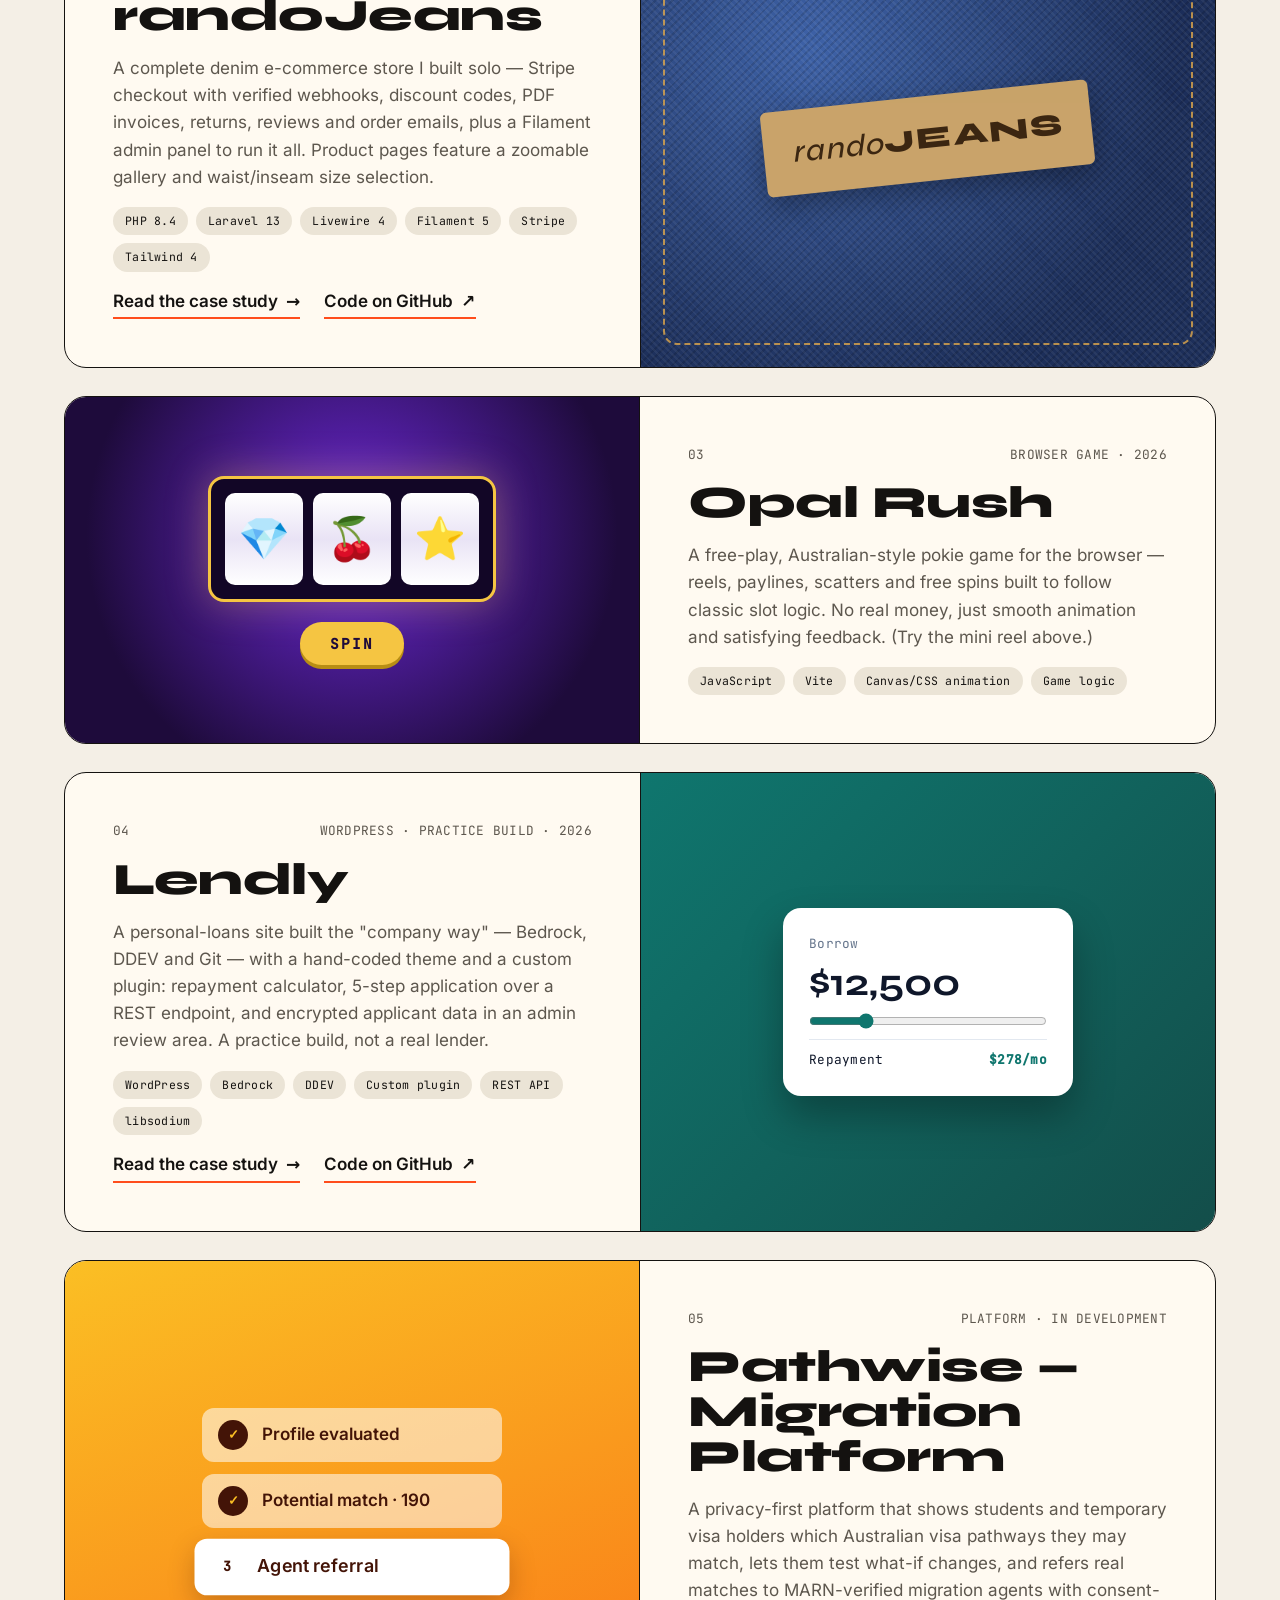
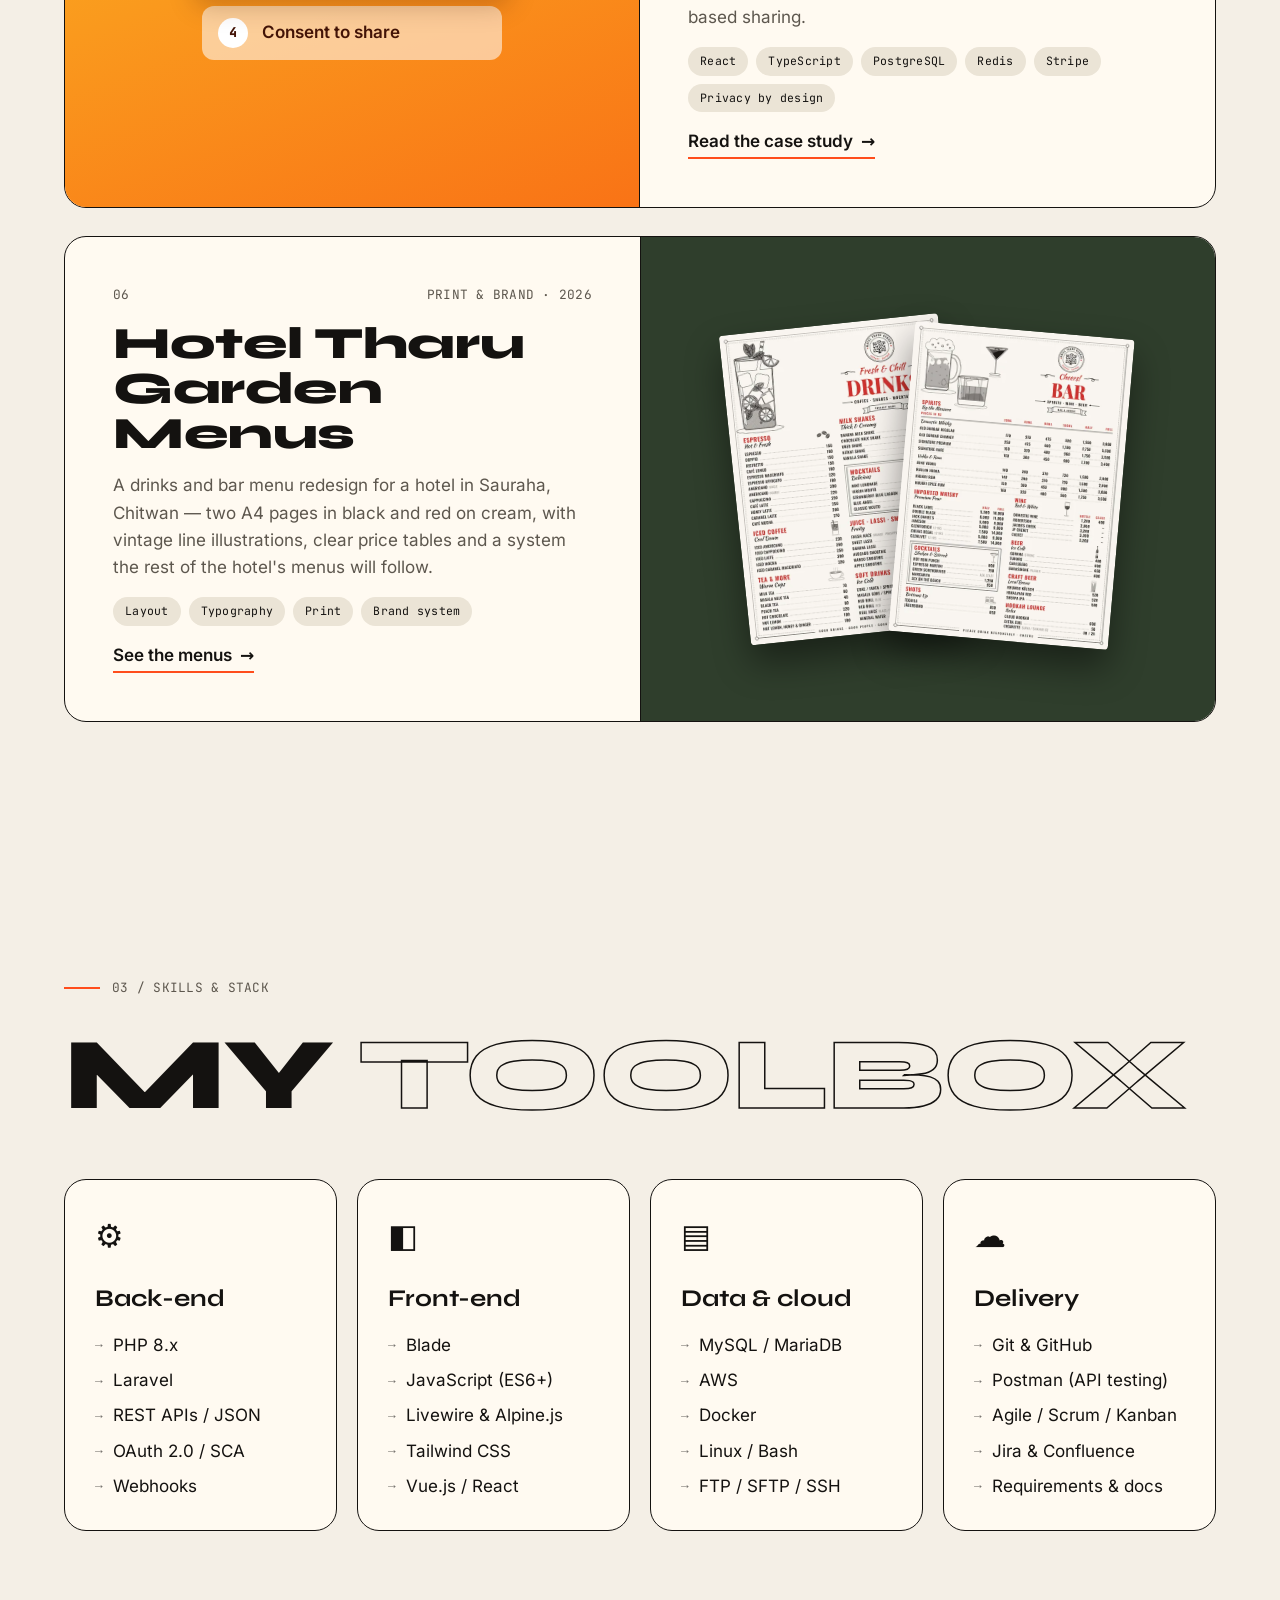
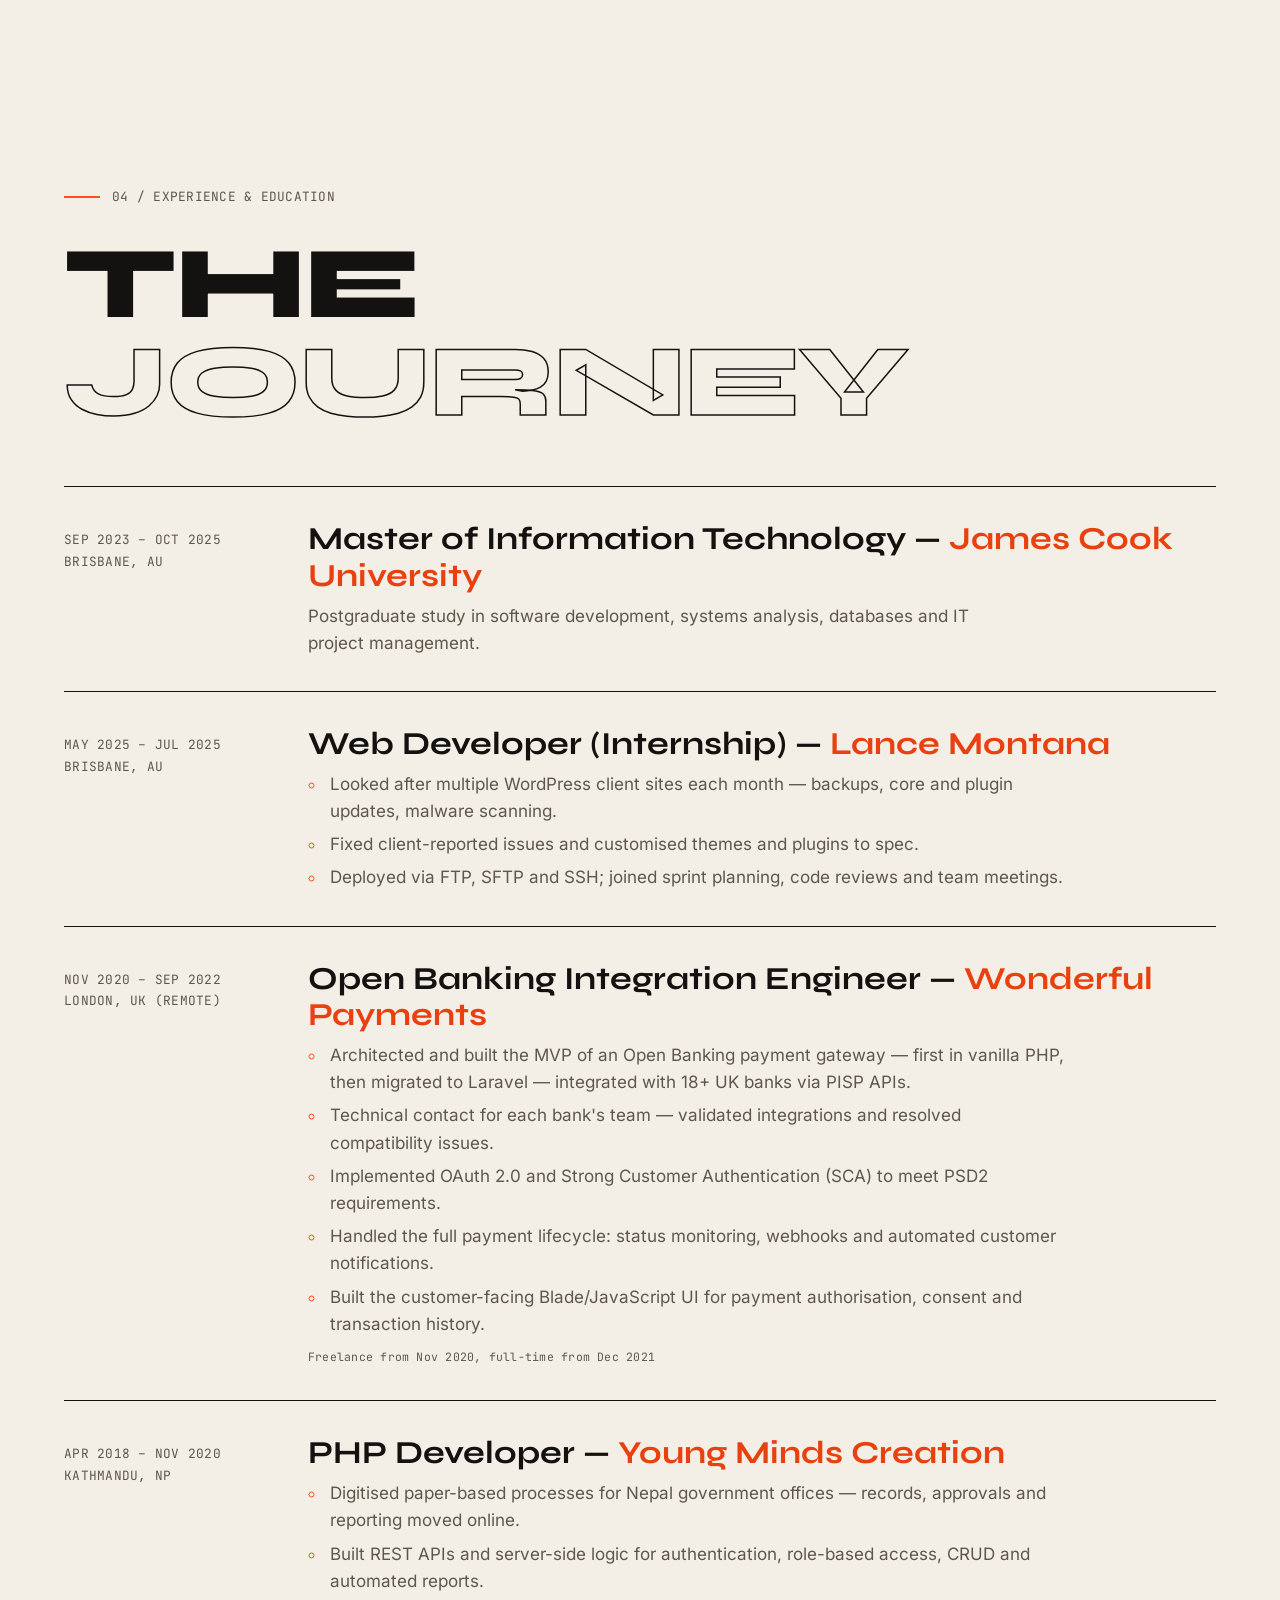
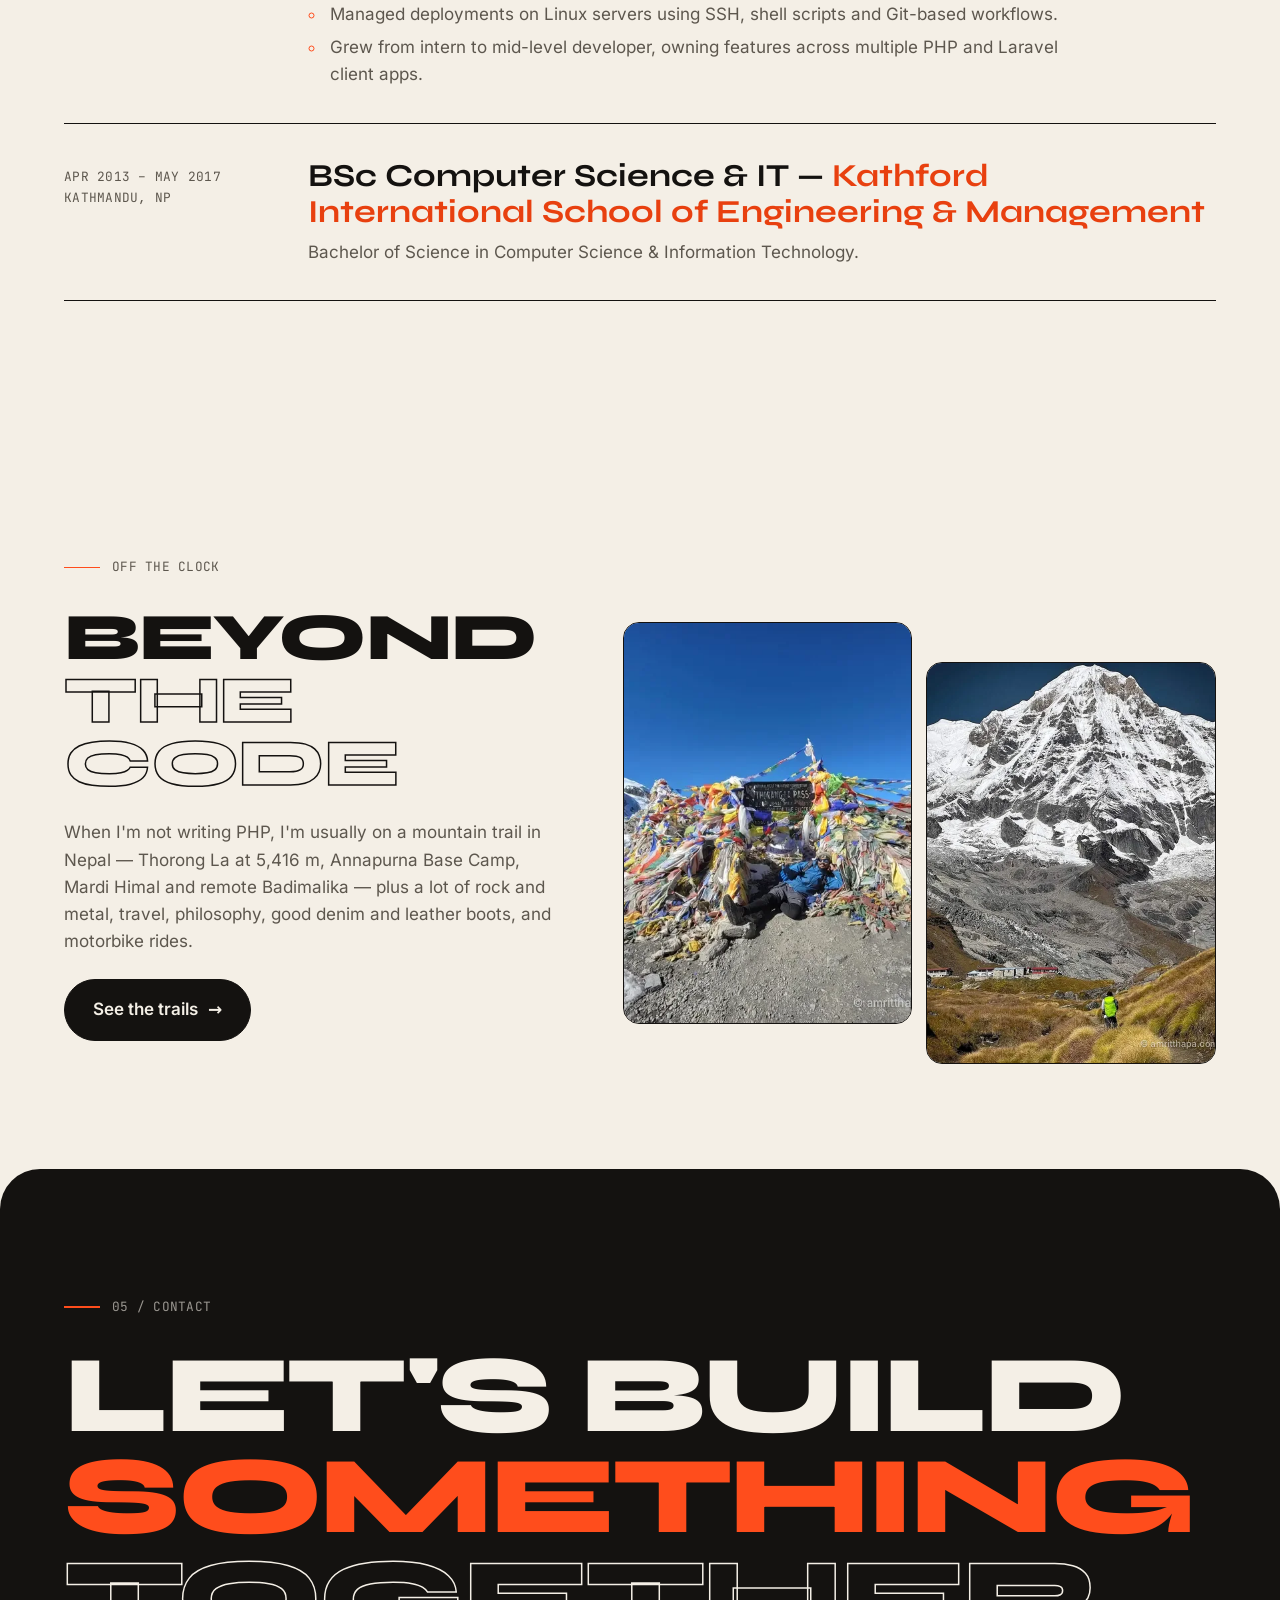
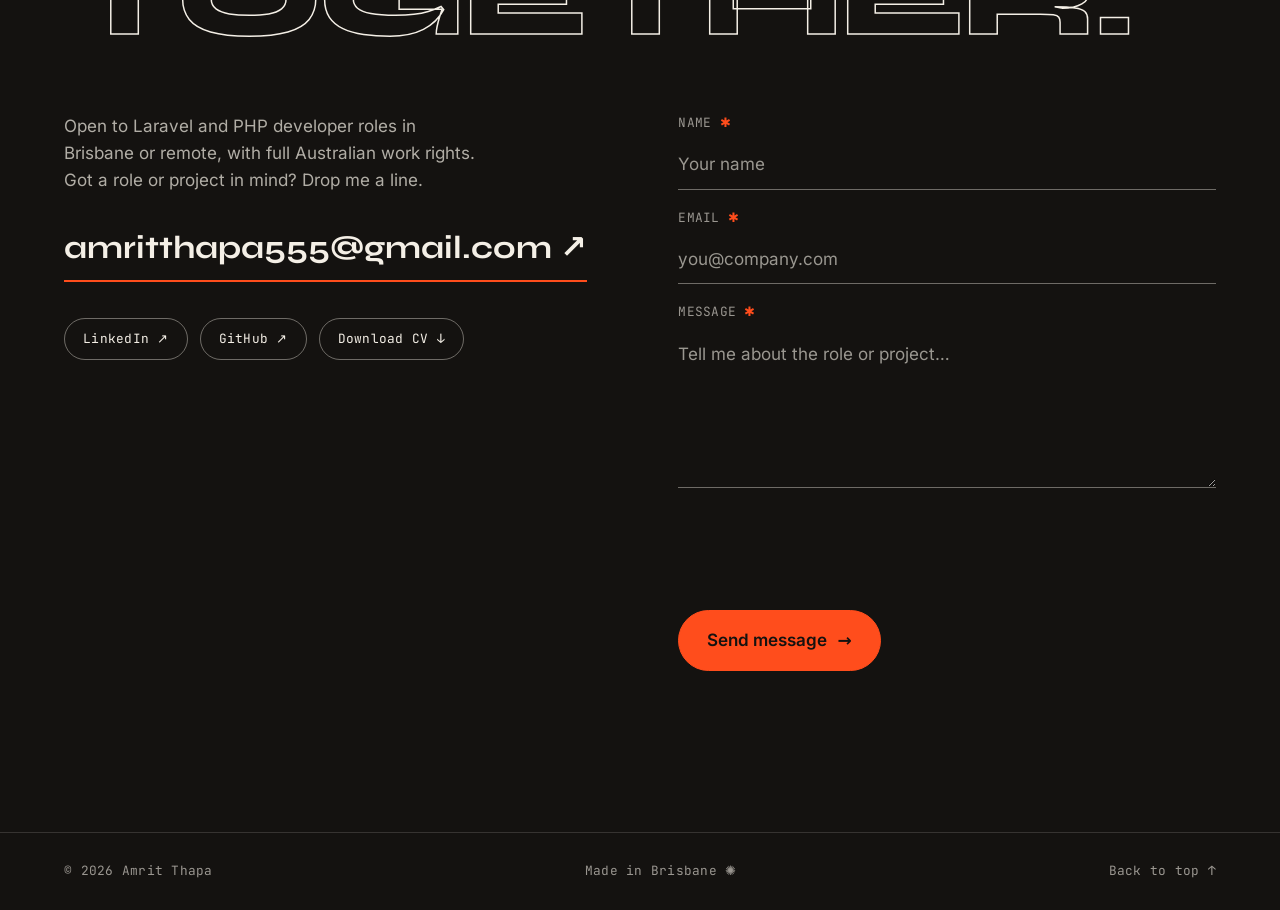
==== commit e790d8d3: "Mobile menu redesign, theme icon, security hardening, Beyond the code updates" ====
--- a/index.html
+++ b/index.html
@@ -91,7 +91,8 @@
     manifest-src 'self';
     form-action 'self';
     base-uri 'none';
-    object-src 'none'
+    object-src 'none';
+    upgrade-insecure-requests
   " />
   <meta name="referrer" content="strict-origin-when-cross-origin" />
   <meta name="format-detection" content="telephone=no" />
@@ -101,7 +102,7 @@
   <link rel="preload" href="assets/fonts/inter-latin-400-normal.woff2" as="font" type="font/woff2" crossorigin />
 
   <!-- Bump ?v= whenever styles.css changes so browsers don't use an old cached copy -->
-  <link rel="stylesheet" href="styles.css?v=202611162200" />
+  <link rel="stylesheet" href="styles.css?v=202611162245" />
 </head>
 
 <body>
@@ -144,7 +145,7 @@
       <span class="motion-icon" aria-hidden="true">❚❚</span>
     </button>
 
-    <button class="icon-btn theme-toggle" id="themeToggle" type="button" aria-label="Toggle colour theme">◐</button>
+    <button class="icon-btn theme-toggle" id="themeToggle" type="button" aria-label="Toggle colour theme"><svg width="18" height="18" viewBox="0 0 18 18" aria-hidden="true"><circle cx="9" cy="9" r="7.25" fill="none" stroke="currentColor" stroke-width="1.5"/><path d="M9 1.75a7.25 7.25 0 0 1 0 14.5z" fill="currentColor"/></svg></button>
 
     <!-- Hamburger, only visible on mobile -->
     <button class="menu-btn" id="menuBtn" type="button" aria-label="Open menu" aria-expanded="false" aria-controls="navLinks">
@@ -754,6 +755,6 @@
 
 
   <!-- Scripts (hCaptcha is loaded later by script.js, only when the contact form is near) -->
-  <script src="script.js?v=202611162200" defer></script>
+  <script src="script.js?v=202611162245" defer></script>
 </body>
 </html>
--- a/styles.css
+++ b/styles.css
@@ -309,39 +309,49 @@
   font-size: 1.1rem;
 }
 
-/* Hamburger — only shown on small screens (see Responsive) */
+/* Half-filled circle icon, drawn as SVG so it looks the same on every device */
+.theme-toggle {
+  display: grid;
+  place-items: center;
+}
+
 .motion-icon {
   font-size: .7rem;
   letter-spacing: -2px;
 }
 
+/* Same round, outlined button as the pause and theme buttons */
 .menu-btn {
   display: none;
   flex-direction: column;
+  align-items: center;
   justify-content: center;
-  gap: 6px;
+  gap: 5px;
   width: 40px;
   height: 40px;
-  border: 0;
+  padding: 0;
+  border: 1.5px solid var(--line);
+  border-radius: 50%;
   background: none;
+  color: var(--ink);
 }
 
 .menu-btn span {
   display: block;
-  width: 26px;
+  width: 16px;
   height: 2px;
-  margin-left: auto;
-  background: var(--ink);
-  transition: transform .3s;
-}
-
-/* Two lines turn into an X when the menu is open */
+  border-radius: 2px;
+  background: currentColor;
+  transition: transform .3s var(--ease-out);
+}
+
+/* Two lines turn into an X when the menu is open (5px gap + 2px line = 7px apart) */
 .menu-btn[aria-expanded="true"] span:first-child {
-  transform: translateY(4px) rotate(45deg);
+  transform: translateY(3.5px) rotate(45deg);
 }
 
 .menu-btn[aria-expanded="true"] span:last-child {
-  transform: translateY(-4px) rotate(-45deg);
+  transform: translateY(-3.5px) rotate(-45deg);
 }
 
 
@@ -1627,6 +1637,11 @@
     display: flex;
   }
 
+  /* Even spacing between the three round buttons */
+  .nav {
+    gap: 10px;
+  }
+
   /* Full-screen menu that slides down from the top */
   .nav-links {
     position: fixed;
@@ -1634,16 +1649,42 @@
     z-index: -1;
     flex-direction: column;
     justify-content: center;
-    align-items: center;
-    gap: 28px;
+    align-items: flex-start; /* left-aligned so the numbers line up */
+    gap: 22px;
+    padding: 0 var(--pad);
     background: var(--bg);
     font-family: var(--display);
     font-weight: 800;
-    font-size: 2.4rem;
+    font-size: clamp(1.9rem, 9vw, 2.6rem);
     text-transform: uppercase;
     visibility: hidden; /* keeps hidden links out of the Tab order */
     transform: translateY(-100%);
     transition: transform .5s var(--ease-out), visibility 0s .5s;
+  }
+
+  /* Small accent numbers before each menu item: 01, 02, … */
+  .nav-links {
+    counter-reset: menu;
+  }
+
+  .nav-links a {
+    display: flex;
+    align-items: baseline;
+    gap: 12px;
+    counter-increment: menu;
+  }
+
+  .nav-links a::before {
+    content: counter(menu, decimal-leading-zero);
+    min-width: 1.6em;
+    font-family: var(--mono);
+    font-size: .8rem;
+    font-weight: 500;
+    color: var(--accent-text);
+  }
+
+  .nav-links a::after {
+    display: none;
   }
 
   .nav-links.open {
